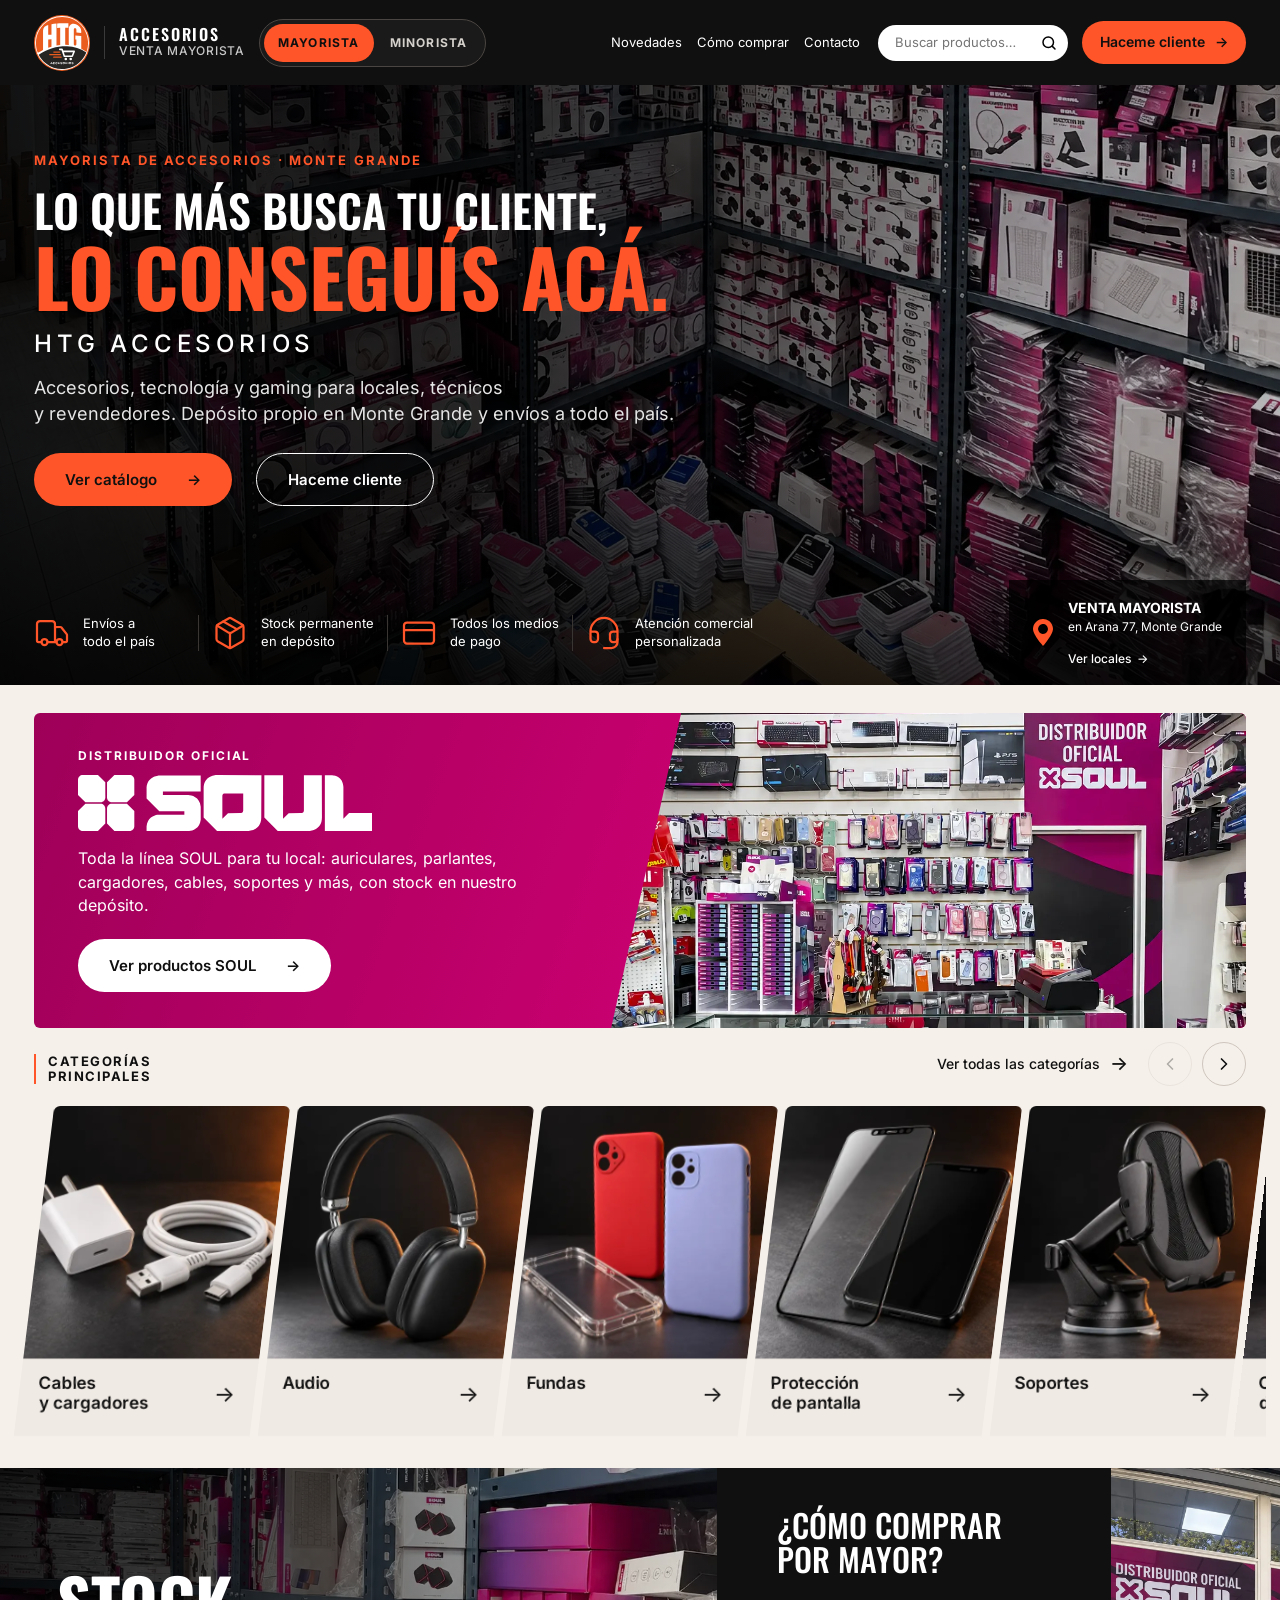
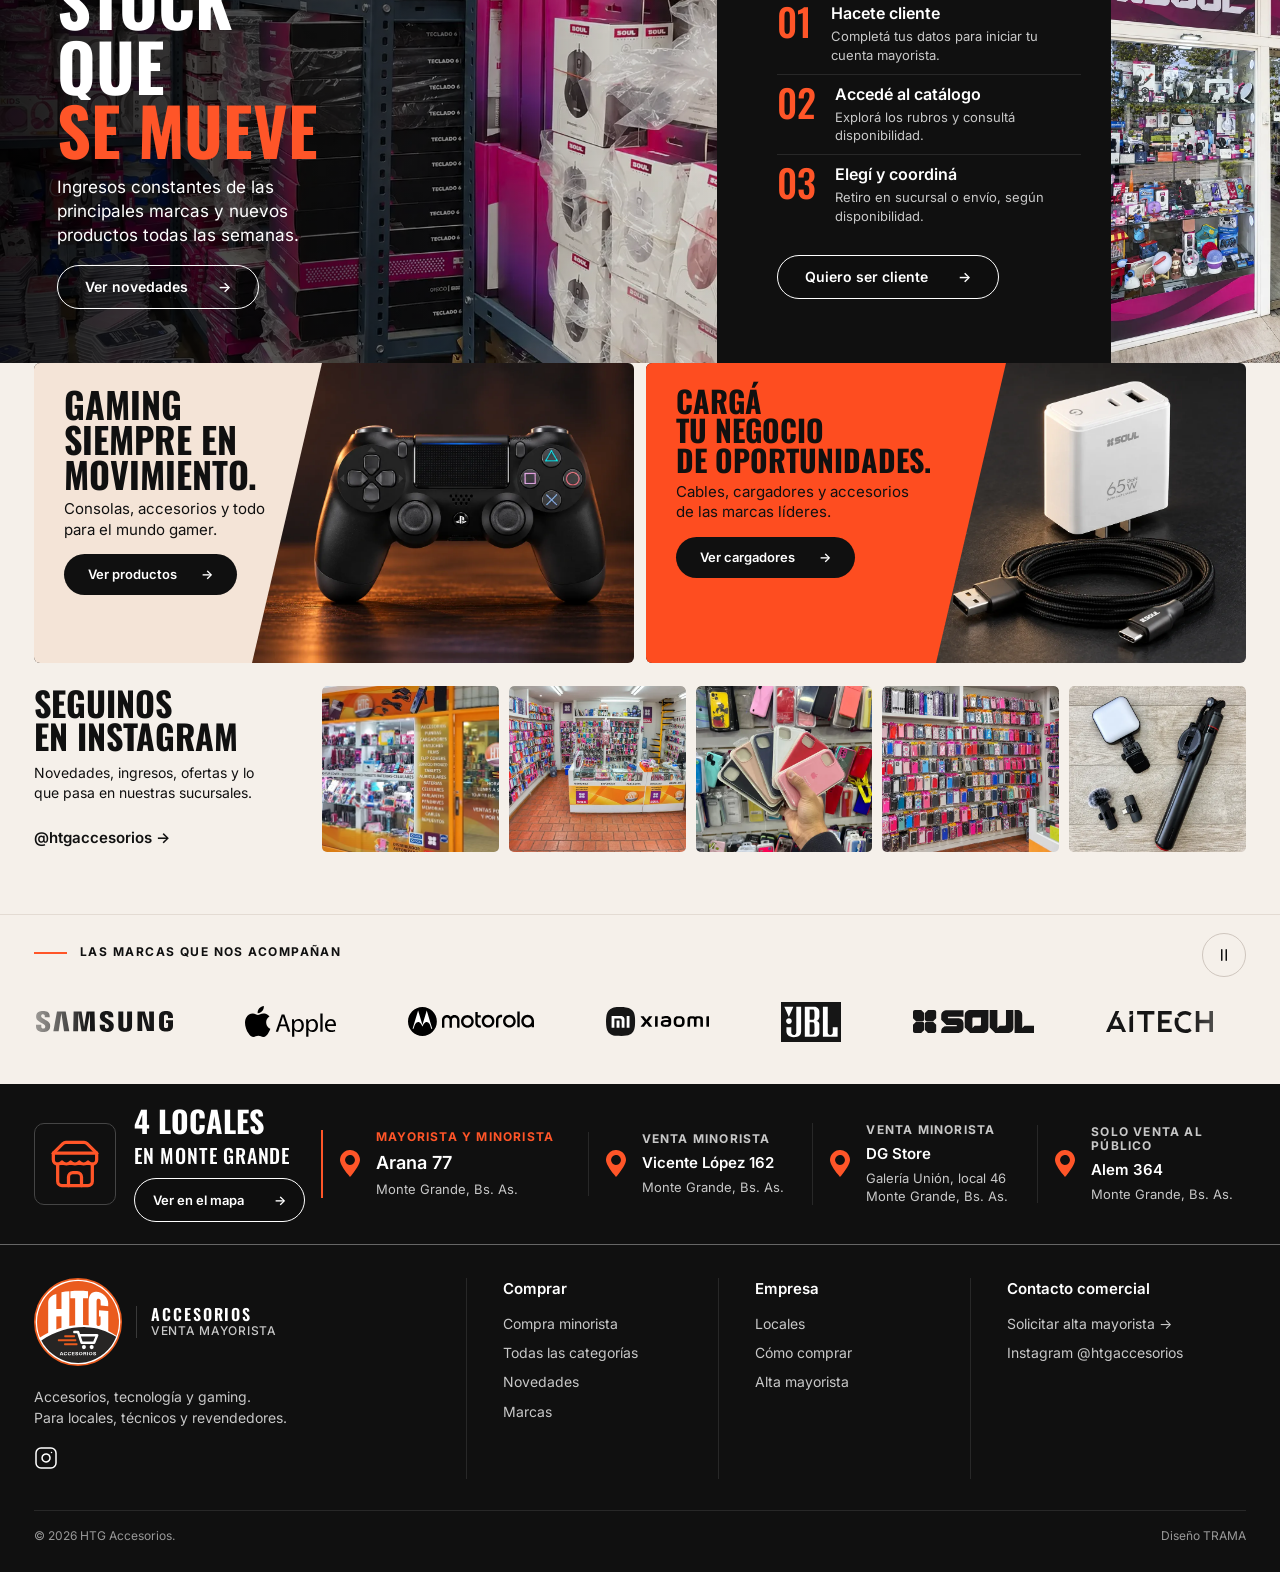
==== index.html @ e803b486 "Catálogo de productos sin registro y ficha de producto, en mayorista y minorista - Cada categoría ab" ====
<!doctype html>
<html lang="es-AR">
<head>
  <meta charset="utf-8"><meta name="viewport" content="width=device-width, initial-scale=1"><meta name="robots" content="noindex, nofollow">
  <title>HTG Accesorios · Mayorista en Monte Grande</title>
  <meta name="description" content="Accesorios, tecnología y gaming para locales, técnicos y revendedores. Explorá los rubros de HTG Accesorios Monte Grande.">
  <script>document.documentElement.classList.add('js');setTimeout(function(){if(!window.__htgReady)document.documentElement.classList.remove('js')},2500)</script>
  <link rel="preload" href="assets/Oswald-latin.woff2" as="font" type="font/woff2" crossorigin><link rel="preload" href="assets/Inter-latin.woff2" as="font" type="font/woff2" crossorigin><link rel="preload" href="assets/hero-deposito.webp" as="image">
  <link rel="icon" href="assets/htg-logo.svg" type="image/svg+xml"><link rel="stylesheet" href="styles.css"><script src="site.js" defer></script>
</head>
<body>
  <a class="skip" href="#contenido">Saltar al contenido</a>
  <header class="site-header" id="inicio">
    <a class="identity" href="index.html" aria-label="HTG Accesorios, inicio">
      <img class="identity-logo" src="assets/htg-logo.svg" alt="" width="160" height="160"><span class="identity-side"><b>ACCESORIOS</b><small>VENTA MAYORISTA</small></span>
    </a><nav class="channel-switch" aria-label="Tipo de venta"><a href="index.html" aria-current="true">Mayorista</a><a href="minorista.html">Minorista</a></nav>
    <nav class="main-nav" id="main-nav" aria-label="Navegación principal">
      <a href="#novedades">Novedades</a><a href="#como-comprar">Cómo comprar</a><a href="#locales">Contacto</a><a class="mobile-nav-cta" href="alta.html">Haceme cliente →</a>
    </nav>
    <form class="header-search" action="catalogo.html" method="get" role="search"><label class="visually-hidden" for="buscar-home">Buscar productos</label><input id="buscar-home" name="q" type="search" placeholder="Buscar productos…" autocomplete="off" enterkeyhint="search"><button type="submit" aria-label="Buscar"><svg viewBox="0 0 24 24" aria-hidden="true"><circle cx="11" cy="11" r="7"/><path d="m20 20-3.5-3.5"/></svg></button></form>
    <a class="account-link" href="alta.html" aria-label="Alta mayorista"><svg viewBox="0 0 24 24" aria-hidden="true"><circle cx="12" cy="8" r="4"/><path d="M4 21a8 8 0 0 1 16 0"/></svg></a>
    <a class="header-cta" href="alta.html">Haceme cliente <span aria-hidden="true">→</span></a>
    <button class="menu-toggle" type="button" aria-controls="main-nav" aria-expanded="false" aria-label="Abrir menú"><span></span><span></span><span></span></button>
  </header>
  <main id="contenido">
    <section class="hero" aria-labelledby="hero-title">
      <div class="hero-photo" aria-hidden="true"></div>
      <div class="hero-main container">
        <p class="eyebrow" data-in style="--d:0ms">MAYORISTA DE ACCESORIOS · MONTE GRANDE</p>
        <h1 id="hero-title"><span><i style="--d:120ms">LO QUE MÁS BUSCA TU CLIENTE,</i></span><em><i style="--d:260ms">LO CONSEGUÍS ACÁ.</i></em></h1>
        <p class="hero-signature" data-in style="--d:520ms">HTG ACCESORIOS</p>
        <p class="hero-copy" data-in style="--d:600ms">Accesorios, tecnología y gaming para locales, técnicos<br class="desktop-only"> y revendedores. Depósito propio en Monte Grande y envíos a todo el país.</p>
        <div class="actions" data-in style="--d:680ms"><a class="button button-orange" href="catalogo.html">Ver catálogo <span aria-hidden="true">→</span></a><a class="button button-outline" href="alta.html">Haceme cliente</a></div>
      </div>
      <div class="hero-bottom container"><div class="benefits" role="group" aria-label="Ventajas mayoristas">
        <div data-in style="--d:820ms"><svg class="benefit-icon" viewBox="0 0 24 24" aria-hidden="true"><path d="M14 18V6a2 2 0 0 0-2-2H4a2 2 0 0 0-2 2v11a1 1 0 0 0 1 1h2"/><path d="M15 18H9"/><path d="M19 18h2a1 1 0 0 0 1-1v-3.65a1 1 0 0 0-.22-.62l-3.48-4.35A1 1 0 0 0 17.52 8H14"/><circle cx="17" cy="18" r="2"/><circle cx="7" cy="18" r="2"/></svg><p>Envíos a<br>todo el país</p></div>
        <div data-in style="--d:880ms"><svg class="benefit-icon" viewBox="0 0 24 24" aria-hidden="true"><path d="M11 21.73a2 2 0 0 0 2 0l7-4A2 2 0 0 0 21 16V8a2 2 0 0 0-1-1.73l-7-4a2 2 0 0 0-2 0l-7 4A2 2 0 0 0 3 8v8a2 2 0 0 0 1 1.73z"/><path d="M12 22V12"/><path d="m3.3 7 7.7 4.73a2 2 0 0 0 2 0L20.7 7"/><path d="m7.5 4.27 9 5.15"/></svg><p>Stock permanente<br>en depósito</p></div>
        <div data-in style="--d:940ms"><svg class="benefit-icon" viewBox="0 0 24 24" aria-hidden="true"><rect width="20" height="14" x="2" y="5" rx="2"/><path d="M2 10h20"/></svg><p>Todos los medios<br>de pago</p></div>
        <div data-in style="--d:1000ms"><svg class="benefit-icon" viewBox="0 0 24 24" aria-hidden="true"><path d="M3 11h3a2 2 0 0 1 2 2v3a2 2 0 0 1-2 2H5a2 2 0 0 1-2-2v-5Zm0 0a9 9 0 1 1 18 0m0 0v5a2 2 0 0 1-2 2h-1a2 2 0 0 1-2-2v-3a2 2 0 0 1 2-2h3Z"/><path d="M21 16v2a4 4 0 0 1-4 4h-5"/></svg><p>Atención comercial<br>personalizada</p></div>
      </div><a class="hero-location" href="#locales" data-in style="--d:1060ms"><span class="pin" aria-hidden="true"></span><span><b>VENTA MAYORISTA</b><small>en Arana 77, Monte Grande</small><span class="location-more">Ver locales&nbsp; →</span></span></a></div>
    </section>

    <section class="soul-banner container" aria-labelledby="soul-title"><div class="soul-copy"><p class="soul-kicker">Distribuidor oficial</p><h2 id="soul-title"><img src="assets/marcas/soul-blanco.svg" alt="SOUL" width="751" height="143"></h2><p>Toda la línea SOUL para tu local: auriculares, parlantes, cargadores, cables, soportes y más, con stock en nuestro depósito.</p><a class="button soul-button" href="catalogo.html?marca=soul">Ver productos SOUL <span aria-hidden="true">→</span></a></div><div class="soul-photo" role="img" aria-label="Mostrador del local de Arana con el cartel de distribuidor oficial SOUL"></div></section>

    <section class="categories-section" id="categorias" aria-labelledby="cat-title"><div class="container">
      <div class="section-heading"><h2 id="cat-title">CATEGORÍAS<br>PRINCIPALES</h2><div class="cat-tools"><a href="catalogo.html">Ver todas las categorías <span aria-hidden="true">→</span></a><button type="button" class="cat-arrow" data-dir="-1" aria-label="Ver categorías anteriores" aria-controls="cat-track"><svg viewBox="0 0 24 24" aria-hidden="true"><path d="m15 18-6-6 6-6"/></svg></button><button type="button" class="cat-arrow" data-dir="1" aria-label="Ver más categorías" aria-controls="cat-track"><svg viewBox="0 0 24 24" aria-hidden="true"><path d="m9 18 6-6-6-6"/></svg></button></div></div>
      <div class="categories-grid" id="cat-track" data-stagger tabindex="0" aria-label="Categorías, deslizá para ver más">
        <a class="category reveal" href="catalogo.html?categoria=cargadores"><img src="assets/categoria-cargadores.webp" srcset="assets/categoria-cargadores-600.webp 600w, assets/categoria-cargadores.webp 1254w" sizes="(max-width:700px) 46vw, 19vw" alt="Cargador y cable blancos" width="1254" height="1254"><span>Cables<br>y cargadores <b aria-hidden="true">→</b></span></a>
        <a class="category reveal" href="catalogo.html?categoria=audio"><img src="assets/categoria-audio.webp" srcset="assets/categoria-audio-600.webp 600w, assets/categoria-audio.webp 1254w" sizes="(max-width:700px) 46vw, 19vw" alt="Auriculares vincha negros" width="1254" height="1254"><span>Audio <b aria-hidden="true">→</b></span></a>
        <a class="category reveal" href="catalogo.html?categoria=fundas"><img src="assets/categoria-fundas.webp" srcset="assets/categoria-fundas-600.webp 600w, assets/categoria-fundas.webp 1254w" sizes="(max-width:700px) 46vw, 19vw" alt="Fundas de silicona y transparente" width="1254" height="1254"><span>Fundas <b aria-hidden="true">→</b></span></a>
        <a class="category reveal" href="catalogo.html?categoria=pantalla"><img src="assets/categoria-pantalla.webp" srcset="assets/categoria-pantalla-600.webp 600w, assets/categoria-pantalla.webp 1254w" sizes="(max-width:700px) 46vw, 19vw" alt="Vidrio templado junto a un teléfono" width="1254" height="1254"><span>Protección<br>de pantalla <b aria-hidden="true">→</b></span></a>
        <a class="category reveal" href="catalogo.html?categoria=soportes"><img src="assets/categoria-soportes.webp" srcset="assets/categoria-soportes-600.webp 600w, assets/categoria-soportes.webp 1254w" sizes="(max-width:700px) 46vw, 19vw" alt="Soporte de auto con ventosa" width="1254" height="1254"><span>Soportes <b aria-hidden="true">→</b></span></a>
        <a class="category reveal" href="catalogo.html?categoria=creadores"><img src="assets/categoria-creadores.webp" srcset="assets/categoria-creadores-600.webp 600w, assets/categoria-creadores.webp 1254w" sizes="(max-width:700px) 46vw, 19vw" alt="Aro de luz con trípode y soporte para teléfono" width="1254" height="1254"><span>Creadores<br>de contenido <b aria-hidden="true">→</b></span></a>
        <a class="category reveal" href="catalogo.html?categoria=gaming"><img src="assets/categoria-gaming.webp" srcset="assets/categoria-gaming-600.webp 600w, assets/categoria-gaming.webp 1254w" sizes="(max-width:700px) 46vw, 19vw" alt="Control de videojuegos negro" width="1254" height="1254"><span>Gaming <b aria-hidden="true">→</b></span></a>
        <a class="category reveal" href="catalogo.html?categoria=oficina"><img src="assets/categoria-oficina.webp" srcset="assets/categoria-oficina-600.webp 600w, assets/categoria-oficina.webp 1254w" sizes="(max-width:700px) 46vw, 19vw" alt="Teclado y mouse inalámbricos" width="1254" height="1254"><span>Computación<br>y oficina <b aria-hidden="true">→</b></span></a>
        <a class="category reveal" href="catalogo.html?categoria=smartwatch"><img src="assets/categoria-smartwatch.webp" srcset="assets/categoria-smartwatch-600.webp 600w, assets/categoria-smartwatch.webp 1254w" sizes="(max-width:700px) 46vw, 19vw" alt="Reloj inteligente negro" width="1254" height="1254"><span>Smartwatch<br>y wearables <b aria-hidden="true">→</b></span></a>
        <a class="category reveal" href="catalogo.html?categoria=celulares"><img src="assets/categoria-celulares.webp" srcset="assets/categoria-celulares-600.webp 600w, assets/categoria-celulares.webp 1254w" sizes="(max-width:700px) 46vw, 19vw" alt="Celular y tablet" width="1254" height="1254"><span>Celulares<br>y tablets <b aria-hidden="true">→</b></span></a>
      </div>
    </div></section>

    <section class="wholesale" id="novedades" aria-label="Novedades y compra mayorista">
      <div class="stock-photo"><div class="stock-content"><h2 class="reveal reveal-words"><span class="mask"><i style="--d:0ms">STOCK</i></span><br><span class="mask"><i style="--d:90ms">QUE</i></span><br><em><span class="mask"><i style="--d:180ms">SE</i></span> <span class="mask"><i style="--d:270ms">MUEVE</i></span></em></h2><p class="reveal" data-d="380">Ingresos constantes de las principales marcas y nuevos productos todas las semanas.</p><a class="button button-outline" href="catalogo.html">Ver novedades <span aria-hidden="true">→</span></a></div></div>
      <div class="how" id="como-comprar"><div class="how-content"><h2>¿CÓMO COMPRAR<br>POR MAYOR?</h2><ol data-stagger><li class="reveal"><span>01</span><p><b>Hacete cliente</b><small>Completá tus datos para iniciar tu cuenta mayorista.</small></p></li><li class="reveal"><span>02</span><p><b>Accedé al catálogo</b><small>Explorá los rubros y consultá disponibilidad.</small></p></li><li class="reveal"><span>03</span><p><b>Elegí y coordiná</b><small>Retiro en sucursal o envío, según disponibilidad.</small></p></li></ol><a class="button button-outline" href="alta.html">Quiero ser cliente <span aria-hidden="true">→</span></a></div><div class="how-photo" role="img" aria-label="Frente del local de Arana con carteles de distribuidor oficial SOUL"></div></div>
    </section>

    <section class="promos container" aria-label="Rubros destacados"><article class="promo promo-gaming"><div><h2>GAMING<br>SIEMPRE EN<br>MOVIMIENTO.</h2><p>Consolas, accesorios y todo<br>para el mundo gamer.</p><a class="button button-dark" href="catalogo.html?categoria=gaming">Ver productos <span aria-hidden="true">→</span></a></div></article><article class="promo promo-carga"><div><h2>CARGÁ<br>TU NEGOCIO<br>DE OPORTUNIDADES.</h2><p>Cables, cargadores y accesorios<br>de las marcas líderes.</p><a class="button button-dark" href="catalogo.html?categoria=cargadores">Ver cargadores <span aria-hidden="true">→</span></a></div></article></section>

    <section class="social-section container" aria-labelledby="social-title"><div class="social-intro"><h2 id="social-title">SEGUINOS<br>EN INSTAGRAM</h2><p>Novedades, ingresos, ofertas y lo que pasa en nuestras sucursales.</p><a class="social-handle" href="https://www.instagram.com/htgaccesorios/" target="_blank" rel="noopener">@htgaccesorios <span aria-hidden="true">→</span></a></div><div class="social-pictures"><a href="https://www.instagram.com/htgaccesorios/" target="_blank" rel="noopener" aria-label="Ver en Instagram: frente del local"><img loading="lazy" src="assets/minorista/frente.webp" srcset="assets/minorista/frente-600.webp 600w, assets/minorista/frente.webp 1674w" sizes="(max-width:1000px) 160px, 18vw" alt="" width="1674" height="940"></a><a href="https://www.instagram.com/htgaccesorios/" target="_blank" rel="noopener" aria-label="Ver en Instagram: interior del local"><img loading="lazy" src="assets/minorista/interior.webp" srcset="assets/minorista/interior-600.webp 600w, assets/minorista/interior.webp 1200w" sizes="(max-width:1000px) 160px, 18vw" alt="" width="1200" height="1200"></a><a href="https://www.instagram.com/htgaccesorios/" target="_blank" rel="noopener" aria-label="Ver en Instagram: fundas en mano"><img loading="lazy" src="assets/minorista/fundas-en-mano.webp" srcset="assets/minorista/fundas-en-mano-600.webp 600w, assets/minorista/fundas-en-mano.webp 1200w" sizes="(max-width:1000px) 160px, 18vw" alt="" width="1200" height="1200"></a><a href="https://www.instagram.com/htgaccesorios/" target="_blank" rel="noopener" aria-label="Ver en Instagram: pared de fundas"><img loading="lazy" src="assets/minorista/estanterias-fundas.webp" srcset="assets/minorista/estanterias-fundas-600.webp 600w, assets/minorista/estanterias-fundas.webp 1200w" sizes="(max-width:1000px) 160px, 18vw" alt="" width="1200" height="1200"></a><a href="https://www.instagram.com/htgaccesorios/" target="_blank" rel="noopener" aria-label="Ver en Instagram: kit para crear contenido"><img loading="lazy" src="assets/minorista/kit-contenido.webp" srcset="assets/minorista/kit-contenido-600.webp 600w, assets/minorista/kit-contenido.webp 1200w" sizes="(max-width:1000px) 160px, 18vw" alt="" width="1200" height="1200"></a></div></section>

    <section class="brands-section" id="marcas" aria-labelledby="brands-title"><div class="container"><div class="section-heading brands-heading"><h2 id="brands-title">LAS MARCAS QUE NOS ACOMPAÑAN</h2><button type="button" class="marquee-toggle" aria-pressed="false" aria-label="Pausar la cinta de marcas"><svg viewBox="0 0 24 24" aria-hidden="true"><path class="i-pause" d="M9 5v14M15 5v14"/><path class="i-play" d="m8 5 11 7-11 7z"/></svg></button></div></div><div class="marquee" data-marquee><ul class="marquee-track" aria-label="Marcas que trabajamos"><li><img class="brand-samsung" src="assets/marcas/samsung.svg" alt="Samsung" loading="lazy"></li><li><img class="brand-apple" src="assets/marcas/apple.svg" alt="Apple" loading="lazy"></li><li><img class="brand-motorola" src="assets/marcas/motorola.svg" alt="Motorola" loading="lazy"></li><li><img class="brand-xiaomi" src="assets/marcas/xiaomi.svg" alt="Xiaomi" loading="lazy"></li><li><img class="brand-jbl" src="assets/marcas/jbl.svg" alt="JBL" loading="lazy"></li><li><img class="brand-soul" src="assets/marcas/soul.svg" alt="SOUL" loading="lazy"></li><li><img class="brand-aitech" src="assets/marcas/aitech.svg" alt="Aitech" loading="lazy"></li><li><img class="brand-pro21" src="assets/marcas/pro21.svg" alt="Pro21" loading="lazy"></li><li><img class="brand-send" src="assets/marcas/send.svg" alt="Send+" loading="lazy"></li><li aria-hidden="true"><img class="brand-samsung" src="assets/marcas/samsung.svg" alt="" loading="lazy"></li><li aria-hidden="true"><img class="brand-apple" src="assets/marcas/apple.svg" alt="" loading="lazy"></li><li aria-hidden="true"><img class="brand-motorola" src="assets/marcas/motorola.svg" alt="" loading="lazy"></li><li aria-hidden="true"><img class="brand-xiaomi" src="assets/marcas/xiaomi.svg" alt="" loading="lazy"></li><li aria-hidden="true"><img class="brand-jbl" src="assets/marcas/jbl.svg" alt="" loading="lazy"></li><li aria-hidden="true"><img class="brand-soul" src="assets/marcas/soul.svg" alt="" loading="lazy"></li><li aria-hidden="true"><img class="brand-aitech" src="assets/marcas/aitech.svg" alt="" loading="lazy"></li><li aria-hidden="true"><img class="brand-pro21" src="assets/marcas/pro21.svg" alt="" loading="lazy"></li><li aria-hidden="true"><img class="brand-send" src="assets/marcas/send.svg" alt="" loading="lazy"></li></ul></div></section>

    <section class="locations" id="locales" aria-labelledby="locations-title"><div class="container location-layout"><div class="locations-lead"><span class="store-symbol" aria-hidden="true"><svg viewBox="0 0 24 24"><path d="m2 7 4.41-4.41A2 2 0 0 1 7.83 2h8.34a2 2 0 0 1 1.42.59L22 7"/><path d="M4 12v8a2 2 0 0 0 2 2h12a2 2 0 0 0 2-2v-8"/><path d="M15 22v-4a2 2 0 0 0-2-2h-2a2 2 0 0 0-2 2v4"/><path d="M2 7h20"/><path d="M22 7v3a2 2 0 0 1-2 2 2.7 2.7 0 0 1-2-.9 2.7 2.7 0 0 1-2 .9 2.7 2.7 0 0 1-2-.9 2.7 2.7 0 0 1-2 .9 2.7 2.7 0 0 1-2-.9 2.7 2.7 0 0 1-2 .9 2.7 2.7 0 0 1-2-.9 2.7 2.7 0 0 1-2 .9 2 2 0 0 1-2-2V7"/></svg></span><div><h2 id="locations-title">4 LOCALES<br><small>EN MONTE GRANDE</small></h2><a class="button button-outline" href="https://www.google.com/maps/search/?api=1&amp;query=HTG+Accesorios+Monte+Grande" target="_blank" rel="noopener">Ver en el mapa <span aria-hidden="true">→</span></a></div></div><a class="location-card is-main" href="https://www.google.com/maps/search/?api=1&amp;query=Arana+77+Monte+Grande+Buenos+Aires" target="_blank" rel="noopener"><span class="pin" aria-hidden="true"></span><p><span class="loc-tag">Mayorista y minorista</span><b>Arana 77</b><small>Monte Grande, Bs. As.</small></p></a><a class="location-card" href="https://www.google.com/maps/search/?api=1&amp;query=Vicente+L%C3%B3pez+162+Monte+Grande+Buenos+Aires" target="_blank" rel="noopener"><span class="pin" aria-hidden="true"></span><p><span class="loc-tag">Venta minorista</span><b>Vicente López 162</b><small>Monte Grande, Bs. As.</small></p></a><a class="location-card" href="https://www.google.com/maps/search/?api=1&amp;query=DG+Store+Galer%C3%ADa+Uni%C3%B3n+Monte+Grande+Buenos+Aires" target="_blank" rel="noopener"><span class="pin" aria-hidden="true"></span><p><span class="loc-tag">Venta minorista</span><b>DG Store</b><small>Galería Unión, local 46<br>Monte Grande, Bs. As.</small></p></a><a class="location-card" href="https://www.google.com/maps/search/?api=1&amp;query=Alem+364+Monte+Grande+Buenos+Aires" target="_blank" rel="noopener"><span class="pin" aria-hidden="true"></span><p><span class="loc-tag">Solo venta al público</span><b>Alem 364</b><small>Monte Grande, Bs. As.</small></p></a></div></section>
  </main>
  <footer class="site-footer"><div class="container footer-grid"><div class="footer-brand"><a class="identity" href="index.html" aria-label="HTG Accesorios, inicio"><img class="identity-logo" src="assets/htg-logo.svg" alt="" width="160" height="160"><span class="identity-side"><b>ACCESORIOS</b><small>VENTA MAYORISTA</small></span></a><p>Accesorios, tecnología y gaming.<br>Para locales, técnicos y revendedores.</p><div class="social-links"><a href="https://www.instagram.com/htgaccesorios/" target="_blank" rel="noopener" aria-label="Instagram de HTG Accesorios"><svg viewBox="0 0 24 24" aria-hidden="true"><rect width="20" height="20" x="2" y="2" rx="5"/><path d="M16 11.37A4 4 0 1 1 12.63 8 4 4 0 0 1 16 11.37z"/><path d="M17.5 6.5h.01"/></svg></a></div></div><div><h3>Comprar</h3><a href="minorista.html">Compra minorista</a><a href="catalogo.html">Todas las categorías</a><a href="#novedades">Novedades</a><a href="#marcas">Marcas</a></div><div><h3>Empresa</h3><a href="#locales">Locales</a><a href="#como-comprar">Cómo comprar</a><a href="alta.html">Alta mayorista</a></div><div><h3>Contacto comercial</h3><a href="alta.html">Solicitar alta mayorista →</a><a href="https://www.instagram.com/htgaccesorios/" target="_blank" rel="noopener">Instagram @htgaccesorios</a></div></div><div class="container footer-bottom"><span>© 2026 HTG Accesorios.</span><span>Diseño TRAMA</span></div></footer>
</body>
</html>
---- styles.css ----
@font-face{font-family:Oswald;src:url('assets/Oswald-latin.woff2') format('woff2');font-weight:200 700;font-display:swap}@font-face{font-family:Inter;src:url('assets/Inter-latin.woff2') format('woff2');font-weight:100 900;font-display:swap}@font-face{font-family:Inter;src:url('assets/Inter-arrow.woff2') format('woff2');font-weight:100 900;unicode-range:U+2192;font-display:swap}
:root{--ink:#101010;--paper:#f5f0ea;--orange:#ff5528;--danger:#b3261e;--ink-raised:#151515;--ink-hover:#333;--line-dark:#282828;--on-dark-muted:#c8c8c8;--orange-hover:#ff7048;--muted:#5a5550;--line:#e3dbd3;--ease:cubic-bezier(.16,1,.3,1);--rev-dist:28px;accent-color:var(--orange);caret-color:var(--orange);--display:Oswald,'Arial Narrow',sans-serif;--body:Inter,Arial,sans-serif;scroll-behavior:smooth}*{box-sizing:border-box}[hidden]{display:none!important}::selection{background:var(--orange);color:var(--ink)}html{scroll-padding-top:80px}body{margin:0;background:var(--paper);color:var(--ink);font-family:var(--body);line-height:1.45;-webkit-font-smoothing:antialiased;-moz-osx-font-smoothing:grayscale;text-rendering:optimizeLegibility}a{color:inherit;text-decoration:none}button,input,textarea,select{font:inherit}button,a{-webkit-tap-highlight-color:transparent}button{cursor:pointer}img{max-width:100%;display:block}h1,h2,h3,p{margin-top:0}.container{width:min(100% - 112px,1328px);margin-inline:auto}.visually-hidden,.skip:not(:focus){position:absolute!important;width:1px;height:1px;padding:0;overflow:hidden;clip:rect(0,0,0,0);white-space:nowrap;border:0}.skip:focus{position:fixed;z-index:100;top:8px;left:8px;background:white;color:black;padding:12px}a:focus-visible,button:focus-visible,input:focus-visible,textarea:focus-visible{outline:3px solid var(--orange);outline-offset:4px}
.site-header{height:85px;background:var(--ink);color:#fff;display:flex;align-items:center;gap:24px;padding:0 max(56px,calc((100% - 1328px)/2));position:sticky;top:0;z-index:50;transition:transform .42s var(--ease),box-shadow .3s}.site-header.is-hidden{transform:translateY(-100%)}.site-header.is-scrolled{box-shadow:0 12px 30px -14px rgba(0,0,0,.7)}.identity{display:flex;align-items:center;gap:14px;flex-shrink:0;white-space:nowrap}.identity-logo{width:64px;height:auto;flex:0 0 auto}.identity-side{display:flex;flex-direction:column;gap:2px}.identity-side{border-left:1px solid #3a3a3a;padding-left:14px}.identity-side b{font-family:var(--display);font-weight:600;font-size:18px;letter-spacing:.12em;line-height:1}.identity-side small{font-size:12px;font-weight:500;letter-spacing:.06em;line-height:1.2;color:var(--on-dark-muted)}.main-nav{display:flex;justify-content:center;align-items:center;gap:28px;white-space:nowrap;margin-left:auto}.main-nav a{font-size:14px;font-weight:400;transition:color .2s}.main-nav a:hover,.main-nav a[aria-current=page]{color:var(--orange)}.mobile-nav-cta{display:none}.header-search{height:36px;width:245px;background:#fff;border-radius:30px;display:flex;align-items:center;margin-left:4px;flex-shrink:1;min-width:175px}.header-search input{min-width:0;width:100%;border:0;background:none;outline:none;padding:0 0 0 17px;color:var(--line-dark);font-size:13px}.header-search button{width:38px;height:36px;border:0;background:transparent;display:grid;place-items:center;flex:0 0 38px}.account-link{width:24px;flex:0 0 24px}.header-cta{background:var(--orange);color:var(--ink);transition:background-color .2s;border-radius:30px;padding:11px 18px;font-size:14px;font-weight:600;white-space:nowrap;display:flex;gap:10px;align-items:center}.menu-toggle{display:none}
.hero{height:600px;background:var(--ink);color:white;position:relative;isolation:isolate;overflow:hidden;display:flex;flex-direction:column;justify-content:space-between}.hero:before{content:"";position:absolute;inset:0;background:linear-gradient(90deg,rgba(0,0,0,.9),rgba(0,0,0,.8) 34%,rgba(0,0,0,.55) 58%,rgba(0,0,0,.18) 82%,rgba(0,0,0,.1)),linear-gradient(0deg,rgba(0,0,0,.7),transparent 38%);pointer-events:none}.hero-main,.hero-bottom{position:relative}.hero-main{padding-top:67px}.eyebrow{font-size:13px;letter-spacing:.16em;font-weight:700;line-height:1.3;color:var(--orange);margin-bottom:16px}.hero h1{font-family:var(--display);font-weight:700;font-size:clamp(48px,5.6vw,80px);line-height:.95;letter-spacing:0;max-width:870px;margin:0;text-transform:uppercase}.hero h1 span,.hero h1 em{display:block;font-style:normal}.hero h1 span{font-size:.63em;font-weight:600;line-height:1.1;white-space:nowrap}.hero h1 em{color:var(--orange);font-size:1.1em;line-height:1;white-space:nowrap}.hero-signature{font-size:24px;font-weight:500;letter-spacing:.2em;line-height:1.2;margin:14px 0 0}.hero-copy{font-size:18px;line-height:1.45;color:#e5e5e5;margin:16px 0 26px}.actions{display:flex;gap:24px}.button{border-radius:40px;display:inline-flex;align-items:center;justify-content:center;gap:30px;min-height:53px;padding:0 31px;font-size:15px;font-weight:600;white-space:nowrap;transition:transform .12s var(--ease),background-color .2s,color .2s,border-color .2s}.button:active{transform:scale(.97)}.button-orange{background:var(--orange);color:var(--ink)}.button-orange:hover,.header-cta:hover{background:var(--orange-hover)}.button-outline{border:1px solid #fff;color:#fff;background:rgba(0,0,0,.1)}.button-outline:hover{background:#fff;color:var(--ink)}.hero-bottom{min-height:105px;display:flex;align-items:stretch;justify-content:space-between;gap:24px}.benefits{display:flex;align-items:center;gap:0}.benefits>div{display:flex;align-items:center;gap:13px;min-width:195px;padding:0 24px;border-right:1px solid #393533}.benefits>div:first-child{padding-left:0}.benefits>div:last-child{border:0}.benefits p{font-size:13px;line-height:1.35;margin:0}.benefit-icon{width:36px;height:36px;flex:0 0 36px;color:var(--orange);fill:none;stroke:currentColor;stroke-width:1.5;stroke-linecap:round;stroke-linejoin:round}.hero-location{display:flex;gap:15px;align-items:center;background:rgba(0,0,0,.72);padding:12px 24px;min-width:190px}.hero-location b,.hero-location small,.hero-location .location-more{display:block}.hero-location b{font-size:14px}.hero-location small{font-size:12px}.location-more{margin-top:14px;font-size:12px;font-weight:500}.pin{display:inline-block;width:20px;height:27px;flex:0 0 20px;background:var(--orange);-webkit-mask:url('assets/icono-ubicacion.svg') center/contain no-repeat;mask:url('assets/icono-ubicacion.svg') center/contain no-repeat}
.categories-section{padding:26px 0 30px}.section-heading{display:flex;align-items:start;justify-content:space-between;margin:0 0 20px}.section-heading h2{font-size:13px;letter-spacing:.12em;line-height:1.15;border-left:2px solid var(--orange);padding-left:12px;margin:0;font-weight:700}.section-heading>a{font-size:14px;font-weight:500;white-space:nowrap;display:inline-flex;align-items:center;min-height:44px;margin-top:-12px}.section-heading>a span{margin-left:10px;font-size:19px}.categories-grid{display:grid;grid-auto-flow:column;grid-auto-columns:calc((100% - 32px)/5);gap:8px;overflow-x:auto;overflow-y:hidden;overscroll-behavior-x:contain;scroll-snap-type:x proximity;scrollbar-width:none;margin:0 -20px;padding:0 20px 2px;scroll-padding-inline:20px}.categories-grid::-webkit-scrollbar{display:none}.category{scroll-snap-align:start}.cat-tools{display:flex;align-items:center;gap:10px;margin-top:-12px}.cat-tools>a{font-size:14px;font-weight:500;white-space:nowrap;display:inline-flex;align-items:center;min-height:44px;margin-right:10px}.cat-tools>a span{margin-left:10px;font-size:19px;transition:transform .2s}.cat-tools>a:hover span{transform:translateX(4px)}.cat-arrow{width:44px;height:44px;border-radius:50%;border:1px solid #cfc6be;background:transparent;color:var(--ink);display:grid;place-items:center;transition:background-color .2s,color .2s,border-color .2s,opacity .2s}.cat-arrow svg{width:20px;height:20px;fill:none;stroke:currentColor;stroke-width:2;stroke-linecap:round;stroke-linejoin:round}.cat-arrow:not(:disabled):hover{background:var(--ink);border-color:var(--ink);color:#fff}.cat-arrow:disabled{opacity:.3;cursor:default}.category{min-width:0;display:flex;flex-direction:column;background:#f0eae4;transform:translate3d(0,var(--ty,0px),0) skewX(var(--skew,-7deg));transition:transform .9s var(--ease) var(--d,0ms),opacity .6s var(--ease) var(--d,0ms);overflow:hidden;border-radius:6px 6px 0 0}.category img{width:calc(100% + 34px);max-width:none;height:auto;aspect-ratio:1.08;object-fit:cover;transform:skewX(7deg) scale(1.02);margin-left:-17px;transition:transform .26s}.category:hover img{transform:skewX(7deg) scale(1.07)}.category>span{height:80px;transform:skewX(7deg);font-weight:600;font-size:17px;line-height:1.2;display:block;padding:17px 20px 6px;position:relative}.category b{position:absolute;right:20px;top:25px;font-size:22px;font-weight:400}
.wholesale{display:grid;grid-template-columns:56% 44%;height:495px;background:var(--ink);color:white}.stock-photo{background:var(--ink) url('assets/stock-arana.webp') center/cover no-repeat;position:relative}.stock-photo:before{content:"";position:absolute;inset:0;background:linear-gradient(90deg,rgba(0,0,0,.88),rgba(0,0,0,.62) 46%,rgba(0,0,0,.15) 85%)}.stock-content{position:relative;margin-left:max(8%,calc((100vw - 1328px)/2));padding-top:100px;max-width:300px}.stock-content h2,.how h2,.promo h2,.social-intro h2,.locations h2{font-family:var(--display);font-weight:700;line-height:.98}.stock-content h2{font-size:66px;margin:0 0 14px}.stock-content h2 em{font-style:normal;color:var(--orange)}.stock-content p{font-size:17px;line-height:1.4;margin:0 0 18px}.stock-content .button,.how .button{min-height:44px;padding:0 27px;font-size:14px}.how{display:grid;grid-template-columns:70% 30%;background:var(--ink)}.how-content{padding:40px 30px 25px 60px}.how h2{font-size:32px;font-weight:500;line-height:1.05;margin:0 0 19px}.how ol{list-style:none;padding:0;margin:0 0 20px}.how li{display:flex;gap:19px;padding:8px 0 10px;border-bottom:1px solid var(--line-dark)}.how li:last-child{border:0}.how li>span{font-family:var(--display);font-weight:500;font-size:38px;line-height:1;color:var(--orange)}.how li p{margin:0}.how li b{font-size:16px;font-weight:600;display:block;margin-bottom:2px}.how li small{display:block;color:var(--on-dark-muted);font-size:13px;line-height:1.4;max-width:280px}.how-photo{background:url('assets/como-comprar-local.webp') center/cover no-repeat}
.brands-section{padding:23px 0 30px}.brands-heading{margin-bottom:17px}.brands-heading h2{font-size:12px;border-left:0;padding:0 0 0 46px;position:relative}.brands-heading h2:before{content:"";position:absolute;left:0;top:50%;width:33px;border-top:2px solid var(--orange)}.brand-samsung{--h:21px}.brand-apple{--h:31px}.brand-motorola{--h:29px}.brand-xiaomi{--h:29px}.brand-jbl{--h:40px}.brand-soul{--h:23px}.brand-aitech{--h:22px}.brand-pro21{--h:34px}.brand-send{--h:24px}
.promos{display:grid;grid-template-columns:1fr 1fr;gap:12px}.promo{--slant:70px;position:relative;isolation:isolate;height:300px;background:var(--ink) var(--photo) right center/auto 100% no-repeat;border-radius:6px;overflow:hidden}.promo::before{content:'';position:absolute;inset:0 auto 0 0;z-index:-1;width:max(var(--field),calc(100% - 433px));background:var(--field-bg);clip-path:polygon(0 0,100% 0,calc(100% - var(--slant)) 100%,0 100%)}.promo-gaming{--photo:url('assets/promo-gaming.webp');--field:48%;--field-m:64%;--field-bg:#f4e4d7}.promo-carga{--photo:url('assets/promo-carga.webp');--field:60%;--field-m:70%;--field-bg:#fe4d20}.promo>div{padding:23px 30px}.promo h2{font-size:43px;margin:0 0 8px}.promo-carga h2{font-size:clamp(28px,2.6vw,38px)}.promo p{font-size:15px;line-height:1.35;margin-bottom:14px}.button-dark{background:var(--ink);color:#fff;min-height:41px;padding:0 24px;font-size:13px;gap:24px}.button-dark:hover{background:var(--ink-hover)}
.social-section{display:grid;grid-template-columns:270px minmax(0,1fr);gap:18px;padding-top:23px;padding-bottom:23px}.social-intro h2{font-size:34px;margin:0 0 10px}.social-intro p{font-size:14px;line-height:1.45;margin-bottom:12px;max-width:230px}.social-handle{display:inline-block;font-size:15px;font-weight:600;padding:12px 0}.social-pictures{display:grid;grid-template-columns:repeat(5,minmax(0,1fr));gap:10px}.social-pictures img{height:166px;width:100%;object-fit:cover;border-radius:5px}
.locations{background:var(--ink);color:white;padding:22px 0;border-bottom:1px solid #666}.location-layout{display:grid;grid-template-columns:1.05fr 1.2fr repeat(3,1fr);gap:16px;align-items:center}.locations-lead{display:flex;align-items:center;gap:18px}.store-symbol{color:var(--orange);border:1px solid #454545;border-radius:10px;padding:14px}.store-symbol svg,.social-links svg{display:block;fill:none;stroke:currentColor;stroke-width:1.5;stroke-linecap:round;stroke-linejoin:round}.store-symbol svg{width:52px;height:52px}.social-links{margin-top:18px}.social-links svg{width:24px;height:24px}.locations h2{font-size:30px;line-height:1;margin:0 0 12px}.locations h2 small{font-size:.66em;font-weight:500;letter-spacing:.04em}.locations .button{min-height:44px;padding:0 18px;font-size:13px}.location-card{display:flex;align-items:center;gap:16px;padding-left:17px;border-left:1px solid var(--line-dark);transition:color .2s}.location-card:hover b{color:var(--orange)}.location-card p{margin:0}.location-card b{display:block;font-size:15px;font-weight:600}.location-card small{display:block;font-size:13px;line-height:1.4;color:var(--on-dark-muted);margin-top:4px}.loc-tag{display:block;font-size:12px;font-weight:700;letter-spacing:.1em;line-height:1.2;text-transform:uppercase;color:var(--on-dark-muted);margin-bottom:6px}.location-card.is-main{border-left:2px solid var(--orange)}.location-card.is-main .loc-tag{color:var(--orange)}.location-card.is-main b{font-size:18px}.site-footer{background:var(--ink);color:#fff;padding-top:33px}.footer-grid{display:grid;grid-template-columns:1.45fr .8fr .8fr 1fr;gap:32px;padding-bottom:31px}.footer-grid>div:not(:first-child){border-left:1px solid var(--line-dark);padding-left:36px}.footer-grid .identity-logo{width:88px}.footer-brand p{font-size:14px;line-height:1.5;color:var(--on-dark-muted);margin:20px 0 10px}.footer-grid h3{font-size:15px;font-weight:600;margin-bottom:14px}.footer-grid a:not(.identity),.footer-grid p:not(.footer-brand p){font-size:14px;color:var(--on-dark-muted);display:block;margin-bottom:9px}.footer-grid a:hover{color:var(--orange)}.social-links a{font-size:24px!important;color:white!important}.footer-bottom{border-top:1px solid var(--line-dark);display:flex;justify-content:space-between;font-size:12px;color:#999;padding:16px 0 28px}
.interior-header{background:var(--ink);color:#fff;padding:58px 0}.interior-header .eyebrow{margin-bottom:11px}.interior-header h1{font-family:var(--display);font-weight:700;font-size:clamp(50px,5.6vw,84px);line-height:1.1;margin:0 0 14px}.interior-header p:last-child{max-width:600px;margin:0;color:#ddd}.catalog-layout{padding:40px 0 85px}.catalog-tools{display:flex;align-items:center;justify-content:space-between;gap:20px;margin-bottom:30px}.catalog-tools label{font-weight:700}.catalog-tools input{border:1px solid #bbb;border-radius:4px;background:#fff;padding:12px 15px;min-width:280px}.catalog-grid{display:grid;grid-template-columns:repeat(5,1fr);gap:16px}.catalog-card{background:#eae2db;border-radius:5px;overflow:hidden}.catalog-card img{height:260px;width:100%;object-fit:cover;transition:transform .2s}.catalog-card:hover img{transform:scale(1.035)}.catalog-card h2{font-family:var(--display);font-weight:600;font-size:32px;line-height:1;margin:0}.catalog-card>div{display:flex;align-items:center;justify-content:space-between;gap:12px;padding:18px}.catalog-card span{color:var(--orange);font-size:25px}.catalog-empty{padding:26px 30px;background:#fff;border:1px solid var(--line);border-radius:6px}.catalog-empty p{margin:0 0 6px}.catalog-empty p:last-child{margin:0}.catalog-empty a{text-decoration:underline;text-underline-offset:.2em}.catalog-count{margin:2px 0 0;font-size:14px;color:var(--muted)}.catalog-note{margin-top:30px;padding:20px;border:1px solid #d4ccc5;font-size:14px;line-height:1.4}.catalog-note p{margin:0}.breadcrumbs{font-size:14px;line-height:2.2;margin:0 0 25px}.breadcrumbs a{text-decoration:underline}.signup{display:grid;grid-template-columns:1fr 1fr;gap:65px;padding:54px 0 95px}.signup h2{font-family:var(--display);font-weight:700;font-size:44px;line-height:1}.signup>div p,.signup>div li{line-height:1.45}.signup ol{padding-left:22px}.signup form,.signup-done{background:#fff;padding:30px;box-shadow:0 12px 38px rgba(0,0,0,.05)}.signup label{display:block;font-weight:600;font-size:14px;margin:18px 0 6px}.signup input,.signup textarea,.signup select{display:block;width:100%;min-height:46px;padding:11px 12px;border:1px solid #a39b94;border-radius:4px;background:#fff;color:var(--ink);font-size:16px;transition:border-color .2s,box-shadow .2s}.signup :is(input,textarea,select):focus-visible{outline:none;border-color:var(--ink);box-shadow:0 0 0 3px rgba(255,85,40,.4)}.signup [aria-invalid=true]{border-color:var(--danger);box-shadow:0 0 0 1px var(--danger)}.field-error{color:var(--danger);font-size:14px;font-weight:500;margin:6px 0 0}.field-error:empty{display:none}.form-legend{font-size:14px;color:var(--muted);margin:0}.signup form .button{margin-top:24px}.signup textarea{height:110px;resize:vertical}.signup button{border:0}.form-message{font-size:14px;line-height:1.4;margin:15px 0 0;color:#555}

/* ---- Movimiento ------------------------------------------------------------
   Una sola curva (--ease) para todo el sitio. El foco es la entrada del hero:
   el local prende las luces y el titular sube desde abajo del renglón. El resto
   es gramática: los rubros y los pasos entran una sola vez, en cascada. */
.hero-photo{position:absolute;inset:0;z-index:-1;background:url('assets/hero-deposito.webp') center/cover no-repeat;filter:brightness(.82) saturate(.85)}
.hero h1>span,.hero h1>em{overflow:hidden;padding:.14em 0 .06em;margin:-.14em 0 -.06em}
.hero h1 i{display:block;font-style:normal}
.js .hero-photo{transform:scale(1.07);filter:brightness(.3) saturate(.6)}
.js .hero h1 i{transform:translate3d(0,135%,0)}
.js .hero [data-in]{opacity:0;transform:translate3d(0,16px,0)}
.hero.is-in .hero-photo{transform:none;filter:brightness(.82) saturate(.85);transition:transform 1.8s var(--ease),filter 1.3s var(--ease) .08s}
.hero.is-in h1 i{transform:none;transition:transform 1s var(--ease) var(--d,0ms)}
.hero.is-in [data-in]{opacity:1;transform:none;transition:opacity .7s var(--ease) var(--d,0ms),transform .9s var(--ease) var(--d,0ms)}
.mask{display:inline-block;overflow:hidden;vertical-align:top;padding:.1em 0 .04em;margin:-.1em 0 -.04em}
.mask>i{display:inline-block;font-style:normal}
.js .reveal .mask>i{transform:translate3d(0,130%,0)}
.reveal.is-in .mask>i{transform:none;transition:transform .9s var(--ease) var(--d,0ms)}
.js .reveal:not(.reveal-words):not(.category){opacity:0;transform:translate3d(0,var(--rev-dist),0)}
.reveal.is-in:not(.reveal-words):not(.category){opacity:1;transform:none;transition:opacity .7s var(--ease) var(--d,0ms),transform .9s var(--ease) var(--d,0ms)}
.js .category.reveal:not(.is-in){--ty:var(--rev-dist);opacity:0}
.button span[aria-hidden],.header-cta span,.section-heading>a span,.category b,.catalog-card span,.social-handle span,.location-more{display:inline-block;transition:transform .25s var(--ease)}
.button:hover span[aria-hidden],.header-cta:hover span,.section-heading>a:hover span,.category:hover b,.catalog-card:hover span,.social-handle:hover span,.hero-location:hover .location-more{transform:translateX(4px)}
.social-pictures a{display:block;border-radius:5px;overflow:hidden}
.social-pictures img{transition:transform .5s var(--ease)}
.social-pictures a:hover img{transform:scale(1.05)}
.header-search button svg{width:18px;height:18px}
.account-link{display:grid;place-items:center;width:44px;height:44px;flex:0 0 44px}
.account-link svg{width:24px;height:24px}
.header-search svg,.account-link svg{fill:none;stroke:currentColor;stroke-width:2;stroke-linecap:round;stroke-linejoin:round}
.menu-toggle span{transition:transform .25s var(--ease),opacity .2s}
.menu-toggle[aria-expanded=true] span:nth-child(1){transform:translateY(7px) rotate(45deg)}
.menu-toggle[aria-expanded=true] span:nth-child(2){opacity:0}
.menu-toggle[aria-expanded=true] span:nth-child(3){transform:translateY(-7px) rotate(-45deg)}
@keyframes nav-in{from{opacity:0;transform:translateY(-8px)}}.nav-scrim{position:fixed;inset:0;z-index:40;background:rgba(0,0,0,.55);animation:fade-in .25s var(--ease)}@keyframes fade-in{from{opacity:0}}
::view-transition-group(*){animation-duration:.38s;animation-timing-function:cubic-bezier(.16,1,.3,1)}
.signup-panel{min-width:0}
.signup-done{animation:done-in .5s var(--ease)}
@keyframes done-in{from{opacity:0;transform:translateY(10px)}}
.signup-done h2{outline:none;margin-bottom:10px}
.signup-done p{line-height:1.5}
.signup #signup-message{height:auto;font-size:15px;line-height:1.5;background:#faf8f5;resize:vertical}
.signup-actions{display:flex;flex-wrap:wrap;gap:12px;margin:20px 0 6px}
.button-outline-dark{border:1px solid var(--ink);color:var(--ink);background:transparent}
.button-outline-dark:hover{background:var(--ink);color:#fff}
.signup-secondary{display:flex;flex-wrap:wrap;gap:0 20px}
.link-button{background:none;border:0;padding:12px 0;font-size:14px;font-weight:600;color:var(--ink);text-decoration:underline;text-underline-offset:.2em;cursor:pointer}
.link-button:hover{color:#c23a00}
.breadcrumbs a,.signup a u{text-underline-offset:.2em}
.social-pictures{scrollbar-color:#b9b1aa transparent}
@media(max-width:1340px){.site-header{gap:14px;padding:0 24px}.main-nav{gap:15px}.main-nav a{font-size:13px}.identity-logo{width:56px}.container{width:min(100% - 68px,1328px)}.site-header{padding:0 34px}.identity-side b{font-size:16px}.header-search{width:190px;min-width:150px}.benefits>div{min-width:165px;padding:0 13px}.promo h2{font-size:clamp(30px,2.8vw,36px)}.promo-carga h2{font-size:clamp(26px,2.4vw,30px)}}
@media(max-width:1340px){.account-link{display:none}}@media(max-width:1200px){.promos{grid-template-columns:1fr}.promo h2,.promo-carga h2{font-size:36px}}@media(max-width:1120px){.main-nav{position:absolute;top:100%;left:0;right:0;background:var(--ink-raised);display:none;flex-direction:column;align-items:stretch;gap:0;margin:0;padding:14px 28px 24px;box-shadow:0 15px 22px #0007}.main-nav.open{display:flex;animation:nav-in .28s var(--ease)}.main-nav a{font-size:17px;padding:12px;border-bottom:1px solid #333}.main-nav .mobile-nav-cta{display:block;color:var(--orange);font-weight:700}.menu-toggle{border:0;background:none;width:44px;height:44px;display:flex;flex-direction:column;justify-content:center;gap:5px;padding:0 9px;margin-left:0}.menu-toggle span{width:100%;height:2px;background:#fff}.header-cta,.account-link{display:none}.header-search{margin-left:auto}}@media(max-width:1000px){.hero h1{font-size:clamp(49px,6.3vw,70px)}.hero-bottom{width:100%}.benefits{padding-left:24px}.benefits>div{min-width:145px}.hero-location{min-width:160px}.category img{height:auto}.category>span{font-size:14px;padding:15px}.wholesale{grid-template-columns:53% 47%}.how{grid-template-columns:1fr}.how-photo{display:none}.how-content{padding:34px 26px}.stock-content{padding-top:100px}.location-layout{grid-template-columns:1fr 1fr}.social-section{grid-template-columns:210px 1fr}.social-pictures{overflow:auto;display:flex}.social-pictures a{flex:0 0 160px}.stock-photo:before{background:linear-gradient(90deg,rgba(0,0,0,.82),rgba(0,0,0,.35) 85%)}}
@media(max-width:700px){.container{width:min(100% - 32px,550px)}.site-header{height:69px;padding:0 15px;gap:12px}.identity-logo{width:50px}.identity{gap:10px}.identity-side{padding-left:10px}.identity-side b{font-size:15px;letter-spacing:.1em}.header-search{width:44px;min-width:44px;flex:0 0 44px;background:transparent}.header-search button{width:44px;height:44px;flex-basis:44px}.header-search input{position:absolute;top:69px;left:0;right:0;width:100%;padding:12px 18px;background:white;border-radius:0;font-size:16px;display:none}.header-search:focus-within input,.header-search.search-open input{display:block}.header-search button{color:white}.hero{height:auto;min-height:680px}.hero-photo{background-position:66% center}.hero:before{background:linear-gradient(90deg,rgba(0,0,0,.88),rgba(0,0,0,.45)),linear-gradient(0deg,rgba(0,0,0,.85),transparent 55%)}.hero-main{padding-top:65px}.eyebrow{font-size:12px;letter-spacing:.1em}.hero h1{font-size:clamp(44px,10vw,67px);max-width:550px}.hero h1 span,.hero h1 em{white-space:normal}.hero h1 span{font-size:.74em}.hero h1 em{font-size:1em;margin-top:4px}.hero-signature{font-size:17px;letter-spacing:.18em}.hero-copy{font-size:16px;max-width:340px}.desktop-only{display:none}.actions{gap:10px;flex-wrap:wrap}.button{min-height:47px;padding:0 20px;gap:14px;font-size:14px}.hero-bottom{display:block;margin-top:65px}.benefits{padding:0 16px 14px;display:grid;grid-template-columns:1fr 1fr;gap:13px}.benefits>div{min-width:0;padding:0;border:0;gap:9px}.benefits p{font-size:12px}.benefit-icon{width:28px;height:28px;flex-basis:28px}.hero-location{width:100%;padding:14px 22px;justify-content:flex-start}.location-more{margin-top:4px}.categories-section{padding:24px 0}.section-heading h2{font-size:12px}.section-heading>a{font-size:12px}.categories-grid{grid-auto-columns:44%;gap:9px;margin:0 -16px;padding:0 16px 2px;scroll-padding-inline:16px}.cat-arrow{display:none}.cat-tools>a{margin-right:0}.category{--skew:0deg;border-radius:5px}.category img{width:100%;margin:0;transform:none;height:auto;aspect-ratio:1.05;object-fit:cover}.category:hover img{transform:scale(1.05)}.category>span{transform:none;height:64px;font-size:14px;padding:11px}.category b{right:11px;top:17px}.wholesale{height:auto;display:flex;flex-direction:column}.stock-photo{height:430px;background-position:center}.stock-content{margin-left:24px;padding-top:66px;max-width:280px}.stock-content h2{font-size:58px}.stock-content p{font-size:15px}.how-content{padding:35px 24px 40px}.how h2{font-size:30px}.brands-section{padding:19px 0}.brands-heading h2{font-size:12px;letter-spacing:.06em;padding-left:34px;padding-right:12px}.brands-heading h2:before{width:24px}.promos{display:block}.promo{--slant:50px;height:260px;margin-bottom:12px;background-size:cover;background-position:left center}.promo::before{width:var(--field-m)}.promo>div{padding:19px}.promo h2{font-size:32px}.promo-carga h2{font-size:25px}.promo p{font-size:13px}.promo .button{padding:0 16px;font-size:12px;min-height:44px}.social-section{display:block}.social-intro{margin:6px 0 18px}.social-intro h2{font-size:32px}.social-intro p{max-width:none}.social-pictures{gap:8px;margin-right:-16px}.social-pictures img{height:125px}.social-pictures a{flex-basis:150px}.location-layout{grid-template-columns:1fr;gap:15px}.locations-lead{padding-bottom:8px}.location-card{min-height:54px}.footer-grid{grid-template-columns:1fr 1fr;gap:20px}.footer-brand{grid-column:1/-1}.footer-grid>div:not(:first-child){padding-left:0;border:0}.footer-grid>div:last-child{grid-column:1/-1}.footer-bottom{font-size:12px}.footer-grid a:not(.identity){padding:12px 0;margin:0}.catalog-layout{padding:25px 0 55px}.catalog-tools{display:block}.catalog-tools input{width:100%;min-width:0;margin-top:10px}.catalog-grid{grid-template-columns:1fr 1fr;gap:10px}.catalog-card img{height:160px}.catalog-card h2{font-size:23px}.catalog-card>div{padding:11px}.signup{display:block;padding:30px 0 60px}.signup h2{font-size:38px}.signup-panel{margin-top:30px}.signup form,.signup-done{padding:20px}}
@media(max-width:380px){.identity-side small{display:none}.identity-side b{font-size:14px}.hero h1{font-size:42px}.promo h2{font-size:28px}.promo-carga h2{font-size:24px}}
@media(max-width:1200px){.catalog-card h2{font-size:26px}.location-layout{grid-template-columns:1fr 1fr}.locations-lead{grid-column:1/-1}}@media(max-width:1000px){.catalog-grid{grid-template-columns:repeat(2,1fr)}}@media(max-width:1200px){}@media(max-width:1000px){.categories-grid{grid-auto-columns:calc((100% - 16px)/3)}}@media(max-width:700px){.categories-grid{grid-auto-columns:44%}.location-layout{grid-template-columns:1fr}.catalog-card h2{font-size:23px}}
/* Banner Distribuidor oficial SOUL, abajo del hero (03/10/2026). Magenta de SOUL, pedido por el cliente. */
.soul-banner{display:grid;grid-template-columns:minmax(0,1fr) minmax(0,1.1fr);min-height:280px;margin-top:28px;border-radius:6px;overflow:hidden;color:#fff;background:linear-gradient(110deg,#9e0058 0%,#c4006d 48%,#e60881 100%)}.soul-copy{padding:36px 44px;display:flex;flex-direction:column;align-items:flex-start;justify-content:center}.soul-kicker{margin:0 0 12px;font-size:12px;font-weight:700;letter-spacing:.16em;line-height:1.2;text-transform:uppercase}.soul-banner h2{margin:0 0 16px;line-height:0}.soul-banner h2 img{height:56px;width:auto}.soul-copy>p:not(.soul-kicker){margin:0 0 22px;font-size:16px;line-height:1.45;max-width:440px}.soul-button{background:#fff;color:var(--ink)}.soul-button:hover{background:#ffe1f0}.soul-photo{background:url('assets/soul-mostrador.webp') 60% 4%/cover no-repeat;clip-path:polygon(70px 0,100% 0,100% 100%,0 100%)}
@media(max-width:700px){.soul-banner{grid-template-columns:1fr;margin-top:20px}.soul-photo{order:-1;height:200px;clip-path:none}.soul-copy{padding:24px 20px 26px}.soul-banner h2 img{height:44px}.soul-copy>p:not(.soul-kicker){font-size:15px}}
/* Catálogo y ficha de producto (04/10/2026). Sin precios: mayorista "Precio para clientes", minorista "Consultá precio". */
.shop .interior-header{padding:34px 0 38px}.shop .interior-header .breadcrumbs{margin:0 0 14px;color:var(--on-dark-muted)}.shop .interior-header .breadcrumbs a{color:#fff}.shop .interior-header h1{font-size:clamp(40px,4.6vw,64px);margin:0 0 8px;text-transform:uppercase}.shop .interior-header p#shop-sub{max-width:620px;color:var(--on-dark-muted)}
.shop-body{padding:26px 0 70px}.shop-cats{display:flex;gap:8px;overflow-x:auto;scrollbar-width:none;padding:2px 0 4px;margin-bottom:14px}.shop-cats::-webkit-scrollbar{display:none}.shop-cats a{flex:0 0 auto;display:inline-flex;align-items:center;min-height:40px;padding:0 16px;border:1px solid #cfc6be;border-radius:999px;font-size:14px;font-weight:500;white-space:nowrap;transition:background-color .2s,color .2s,border-color .2s}.shop-cats a:hover{border-color:var(--ink)}.shop-cats a[aria-current]{background:var(--ink);border-color:var(--ink);color:#fff}.shop-count{margin:0 0 16px;font-size:14px;color:var(--muted)}
.shop-grid{display:grid;grid-template-columns:repeat(auto-fill,minmax(230px,1fr));gap:16px}.pcard{display:flex;flex-direction:column;background:#fff;border:1px solid var(--line);border-radius:6px;overflow:hidden;transition:border-color .2s,transform .2s var(--ease)}.pcard:hover{border-color:var(--ink)}.pcard-img{display:block;background:#f0eae4;aspect-ratio:1;overflow:hidden}.pcard-img img{width:100%;height:100%;object-fit:contain;padding:8%;transition:transform .4s var(--ease)}.pcard:hover .pcard-img img{transform:scale(1.05)}.pcard-body{display:flex;flex-direction:column;gap:6px;padding:14px 16px 16px;flex:1}.pcard-body small{font-size:12px;font-weight:600;letter-spacing:.06em;color:var(--muted)}.pcard-body b{font-size:15px;font-weight:600;line-height:1.3;flex:1}.pcard-price{display:inline-flex;align-items:center;gap:8px;margin-top:6px;font-size:13px;font-weight:600;color:#b03600}.pcard-price svg,.pdp-price>svg{width:16px;height:16px;flex:0 0 16px;fill:none;stroke:currentColor;stroke-width:2;stroke-linecap:round;stroke-linejoin:round}
.shop-empty{grid-column:1/-1;padding:28px;background:#fff;border:1px solid var(--line);border-radius:6px}.shop-empty b{display:block;font-size:18px;margin-bottom:6px}.shop-empty p{margin:0 0 18px;color:var(--muted)}
.pdp-crumb{margin-bottom:22px}.pdp-crumb span{color:var(--muted)}.pdp{display:grid;grid-template-columns:minmax(0,1fr) minmax(0,1fr);gap:clamp(28px,4vw,64px);align-items:start}.pdp-img{background:#f0eae4;border-radius:6px;aspect-ratio:1;display:grid;place-items:center}.pdp-img img{width:86%;height:auto}.pdp-brand{margin:0 0 10px;font-size:13px;font-weight:700;letter-spacing:.12em;text-transform:uppercase;color:var(--muted)}.pdp h1{font-family:var(--display);font-weight:700;font-size:clamp(34px,3.4vw,50px);line-height:1.02;text-transform:uppercase;margin:0 0 20px}.pdp-feats{list-style:none;padding:0;margin:0 0 26px;display:grid;gap:10px}.pdp-feats li{position:relative;padding-left:26px;font-size:16px}.pdp-feats li:before{content:"";position:absolute;left:2px;top:.45em;width:11px;height:6px;border-left:2px solid var(--orange);border-bottom:2px solid var(--orange);transform:rotate(-45deg)}
.pdp-price{display:flex;gap:14px;padding:22px 24px;background:#fff;border:1px solid var(--line);border-radius:6px;color:#b03600}.pdp-price>svg{width:24px;height:24px;flex-basis:24px;margin-top:3px}.pdp-price b{display:block;font-family:var(--display);font-size:24px;font-weight:600;text-transform:uppercase;color:var(--ink);margin-bottom:4px}.pdp-price p{margin:0 0 16px;color:var(--muted);font-size:15px;line-height:1.45}.pdp-actions{display:flex;flex-wrap:wrap;gap:10px}.pdp-actions .button{min-height:48px;padding:0 24px;font-size:14px;gap:16px}.pdp-note{margin:16px 0 0;font-size:14px;color:var(--muted)}
.pdp-related{margin-top:64px}.pdp-related .section-heading h2{font-size:13px}
@media(max-width:700px){.shop-grid{grid-template-columns:1fr 1fr;gap:10px}.pcard-body{padding:11px 12px 13px}.pcard-body b{font-size:14px}.pcard-price{font-size:12px}.pdp{grid-template-columns:1fr}.pdp-price{padding:18px}.pdp-actions .button{flex:1 1 100%}.shop .interior-header{padding:26px 0 28px}}
/* Selector Mayorista / Minorista dentro del encabezado, al lado del logo (04/10/2026) */
.channel-switch{display:inline-flex;flex:0 0 auto;gap:2px;padding:4px;border:1px solid #4a4542;border-radius:999px;background:#1a1a1a}.channel-switch a{display:inline-flex;align-items:center;justify-content:center;min-height:38px;padding:0 20px;border-radius:999px;font-size:13px;font-weight:700;letter-spacing:.1em;text-transform:uppercase;color:#d4d0cb;transition:background-color .2s,color .2s}.channel-switch a:hover{color:#fff;background:#2a2a2a}.channel-switch a[aria-current]{background:var(--orange);color:var(--ink)}
@media(max-width:1340px){.channel-switch a{padding:0 14px;font-size:12px}}
@media(max-width:700px){.site-header{height:auto;flex-wrap:wrap;row-gap:10px;padding-top:10px;padding-bottom:10px}.channel-switch{order:9;flex:1 0 100%}.channel-switch a{flex:1;min-height:40px}.header-search input{top:100%}}
/* Marquesina de marcas (04/10/2026): dos copias de la lista, la pista se corre la mitad de su ancho. */
.marquee{overflow:hidden;-webkit-mask-image:linear-gradient(90deg,transparent,#000 7%,#000 93%,transparent);mask-image:linear-gradient(90deg,transparent,#000 7%,#000 93%,transparent)}.marquee-track{list-style:none;margin:0;padding:8px 0;display:flex;align-items:center;width:max-content;animation:marquee 38s linear infinite}.marquee-track li{flex:0 0 auto;display:flex;align-items:center;justify-content:center;padding:0 36px}.marquee img{height:var(--h,30px);width:auto;display:block}.marquee:hover .marquee-track,.marquee.is-paused .marquee-track{animation-play-state:paused}@keyframes marquee{to{transform:translateX(-50%)}}
.marquee-toggle{width:44px;height:44px;flex:0 0 44px;margin-top:-12px;border-radius:50%;border:1px solid #cfc6be;background:transparent;color:var(--ink);display:grid;place-items:center;transition:background-color .2s,color .2s}.marquee-toggle:hover{background:var(--ink);color:#fff;border-color:var(--ink)}.marquee-toggle svg{width:18px;height:18px;fill:none;stroke:currentColor;stroke-width:2;stroke-linecap:round;stroke-linejoin:round}.marquee-toggle .i-play,.marquee-toggle[aria-pressed=true] .i-pause{display:none}.marquee-toggle[aria-pressed=true] .i-play{display:block}
.brands-section{padding:30px 0 34px;margin-top:30px;border-top:1px solid var(--line)}
@media(max-width:700px){.marquee-track li{padding:0 22px}.marquee img{height:calc(var(--h,30px)*.8)}.marquee-track{animation-duration:30s}}
@media(prefers-reduced-motion:reduce){.marquee{-webkit-mask-image:none;mask-image:none}.marquee-track{animation:none;width:auto;flex-wrap:wrap;justify-content:center;row-gap:20px}.marquee-track li[aria-hidden]{display:none}.marquee-toggle{display:none}}
@media(prefers-reduced-motion:reduce){:root{scroll-behavior:auto;--rev-dist:0px}.js .hero-photo,.js .hero h1 i,.js .reveal .mask>i,.js .hero [data-in]{transform:none}.hero.is-in .hero-photo{transition:filter .6s linear}.hero.is-in h1 i,.reveal.is-in .mask>i{transition:none}.hero.is-in [data-in]{transition:opacity .4s linear}.button:active{transform:none}.site-header,.main-nav.open,.signup-done,.nav-scrim{transition:none;animation:none}.button:hover span[aria-hidden],.header-cta:hover span,.section-heading>a:hover span,.category:hover b,.catalog-card:hover span,.social-handle:hover span,.hero-location:hover .location-more{transform:none}::view-transition-group(*){animation:none}}
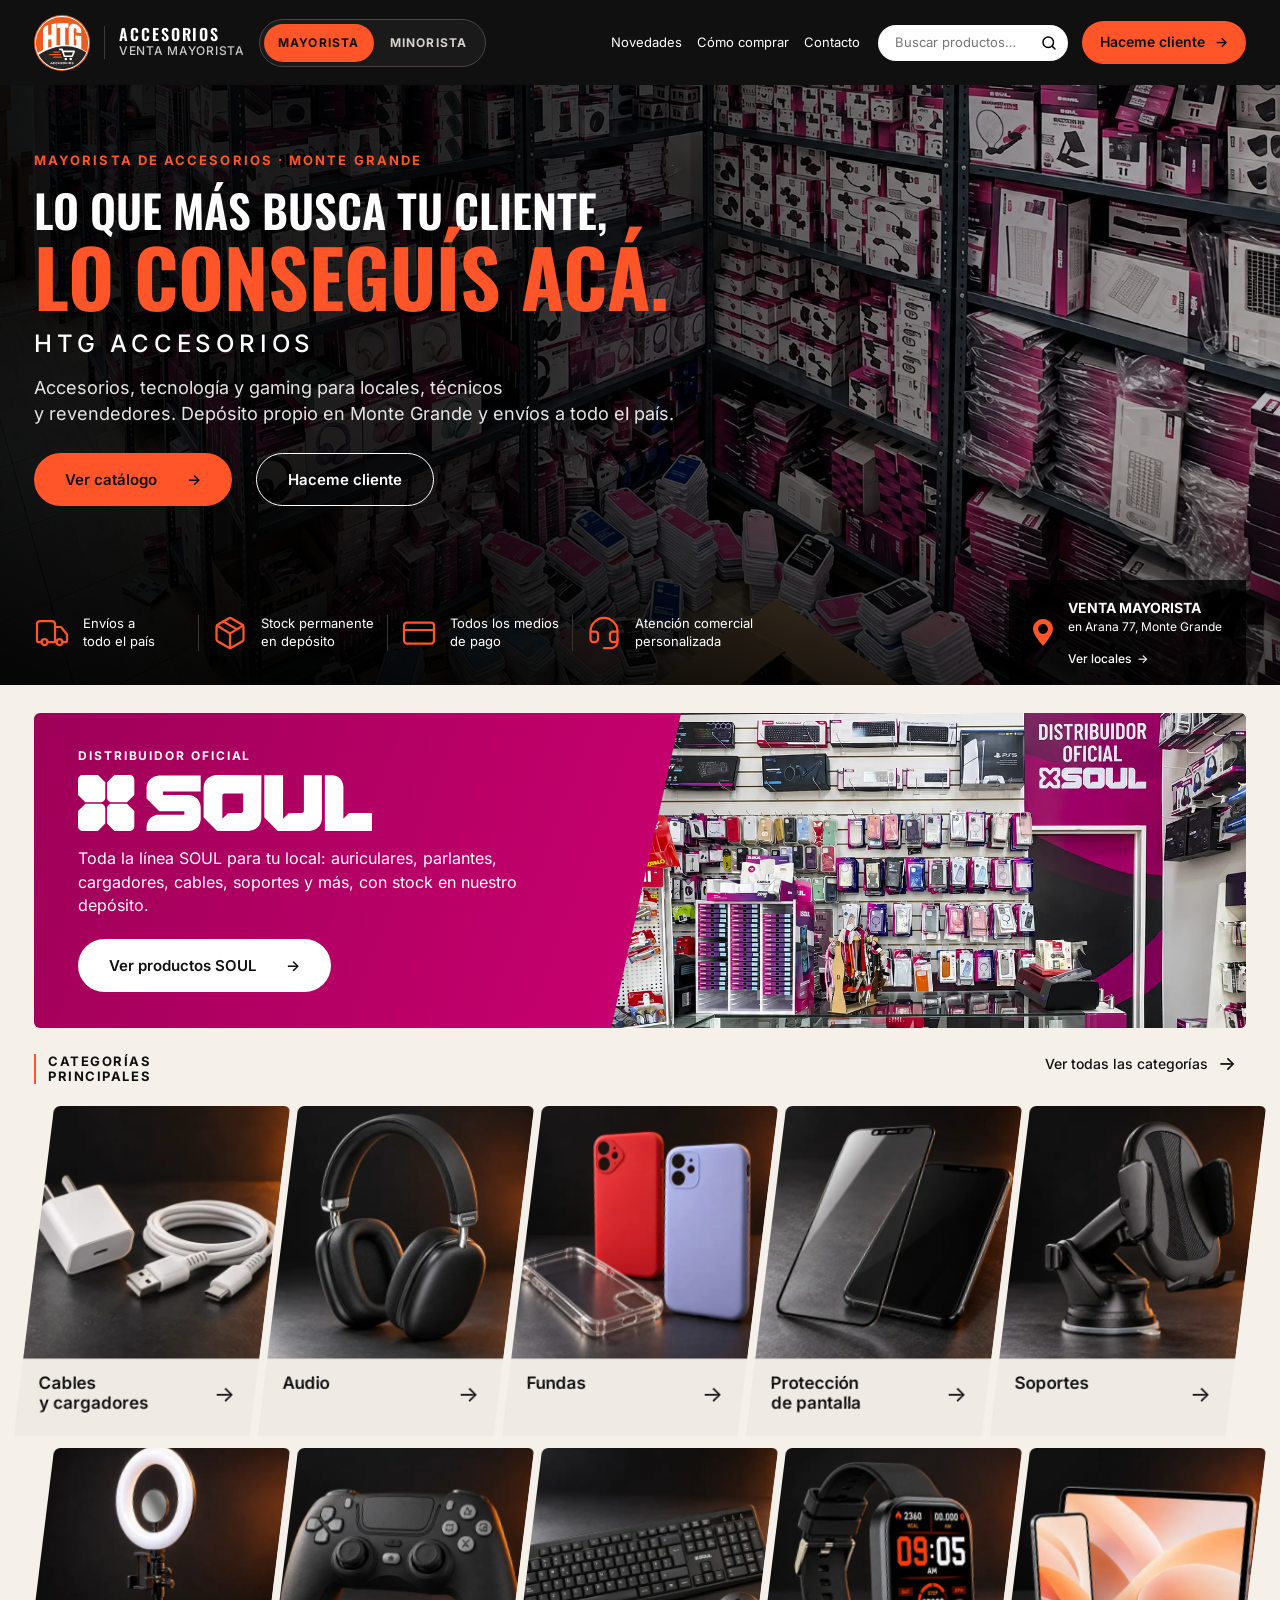
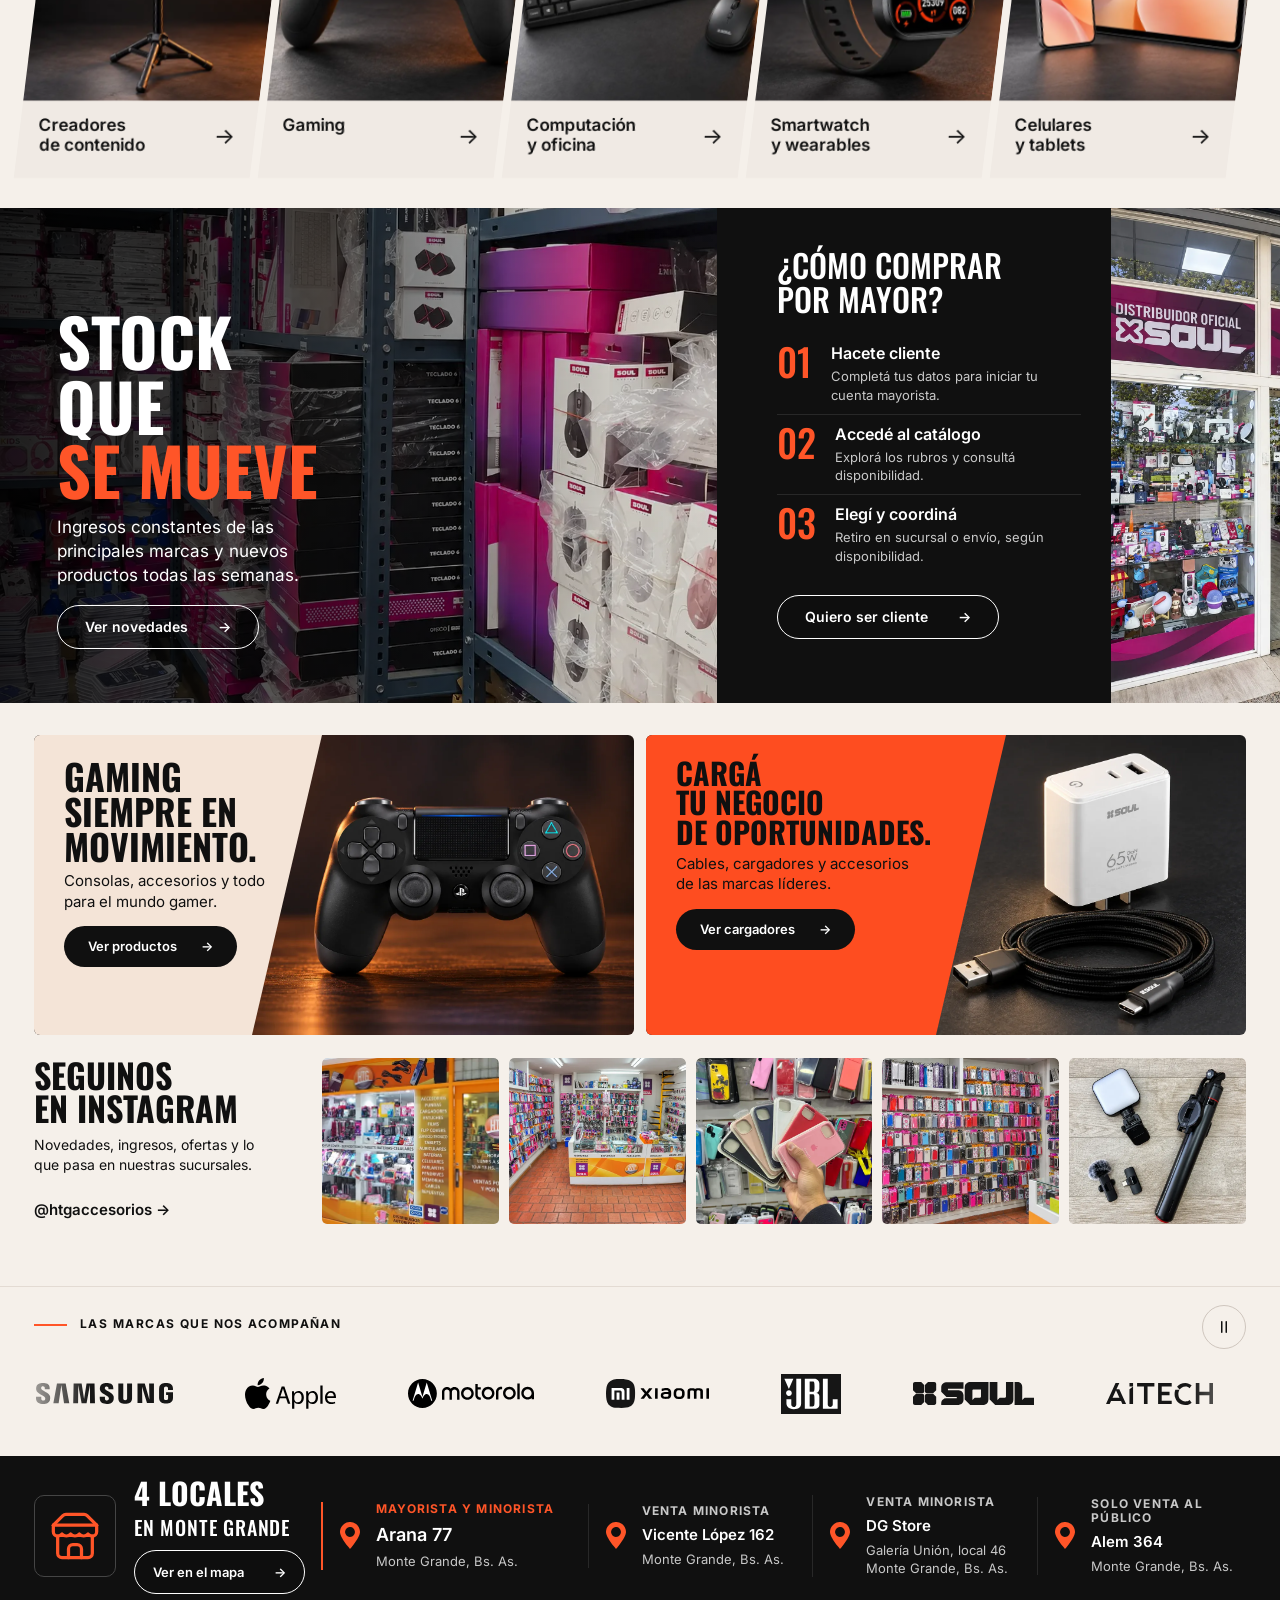
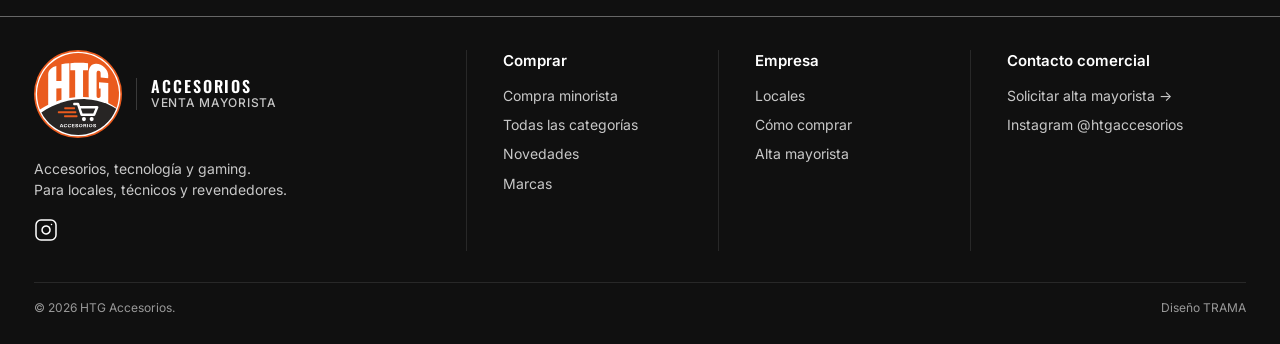
==== commit 8035d1b2: "Rubros: grilla de 2 x 5 en compu y tableta, carrusel solo en celular Vuelve la grilla de antes en pa" ====
--- a/index.html
+++ b/index.html
@@ -43,8 +43,8 @@
     <section class="soul-banner container" aria-labelledby="soul-title"><div class="soul-copy"><p class="soul-kicker">Distribuidor oficial</p><h2 id="soul-title"><img src="assets/marcas/soul-blanco.svg" alt="SOUL" width="751" height="143"></h2><p>Toda la línea SOUL para tu local: auriculares, parlantes, cargadores, cables, soportes y más, con stock en nuestro depósito.</p><a class="button soul-button" href="catalogo.html?marca=soul">Ver productos SOUL <span aria-hidden="true">→</span></a></div><div class="soul-photo" role="img" aria-label="Mostrador del local de Arana con el cartel de distribuidor oficial SOUL"></div></section>
 
     <section class="categories-section" id="categorias" aria-labelledby="cat-title"><div class="container">
-      <div class="section-heading"><h2 id="cat-title">CATEGORÍAS<br>PRINCIPALES</h2><div class="cat-tools"><a href="catalogo.html">Ver todas las categorías <span aria-hidden="true">→</span></a><button type="button" class="cat-arrow" data-dir="-1" aria-label="Ver categorías anteriores" aria-controls="cat-track"><svg viewBox="0 0 24 24" aria-hidden="true"><path d="m15 18-6-6 6-6"/></svg></button><button type="button" class="cat-arrow" data-dir="1" aria-label="Ver más categorías" aria-controls="cat-track"><svg viewBox="0 0 24 24" aria-hidden="true"><path d="m9 18 6-6-6-6"/></svg></button></div></div>
-      <div class="categories-grid" id="cat-track" data-stagger tabindex="0" aria-label="Categorías, deslizá para ver más">
+      <div class="section-heading"><h2 id="cat-title">CATEGORÍAS<br>PRINCIPALES</h2><div class="cat-tools"><a href="catalogo.html">Ver todas las categorías <span aria-hidden="true">→</span></a></div></div>
+      <div class="categories-grid" id="cat-track" data-stagger>
         <a class="category reveal" href="catalogo.html?categoria=cargadores"><img src="assets/categoria-cargadores.webp" srcset="assets/categoria-cargadores-600.webp 600w, assets/categoria-cargadores.webp 1254w" sizes="(max-width:700px) 46vw, 19vw" alt="Cargador y cable blancos" width="1254" height="1254"><span>Cables<br>y cargadores <b aria-hidden="true">→</b></span></a>
         <a class="category reveal" href="catalogo.html?categoria=audio"><img src="assets/categoria-audio.webp" srcset="assets/categoria-audio-600.webp 600w, assets/categoria-audio.webp 1254w" sizes="(max-width:700px) 46vw, 19vw" alt="Auriculares vincha negros" width="1254" height="1254"><span>Audio <b aria-hidden="true">→</b></span></a>
         <a class="category reveal" href="catalogo.html?categoria=fundas"><img src="assets/categoria-fundas.webp" srcset="assets/categoria-fundas-600.webp 600w, assets/categoria-fundas.webp 1254w" sizes="(max-width:700px) 46vw, 19vw" alt="Fundas de silicona y transparente" width="1254" height="1254"><span>Fundas <b aria-hidden="true">→</b></span></a>
--- a/styles.css
+++ b/styles.css
@@ -2,10 +2,10 @@
 :root{--ink:#101010;--paper:#f5f0ea;--orange:#ff5528;--danger:#b3261e;--ink-raised:#151515;--ink-hover:#333;--line-dark:#282828;--on-dark-muted:#c8c8c8;--orange-hover:#ff7048;--muted:#5a5550;--line:#e3dbd3;--ease:cubic-bezier(.16,1,.3,1);--rev-dist:28px;accent-color:var(--orange);caret-color:var(--orange);--display:Oswald,'Arial Narrow',sans-serif;--body:Inter,Arial,sans-serif;scroll-behavior:smooth}*{box-sizing:border-box}[hidden]{display:none!important}::selection{background:var(--orange);color:var(--ink)}html{scroll-padding-top:80px}body{margin:0;background:var(--paper);color:var(--ink);font-family:var(--body);line-height:1.45;-webkit-font-smoothing:antialiased;-moz-osx-font-smoothing:grayscale;text-rendering:optimizeLegibility}a{color:inherit;text-decoration:none}button,input,textarea,select{font:inherit}button,a{-webkit-tap-highlight-color:transparent}button{cursor:pointer}img{max-width:100%;display:block}h1,h2,h3,p{margin-top:0}.container{width:min(100% - 112px,1328px);margin-inline:auto}.visually-hidden,.skip:not(:focus){position:absolute!important;width:1px;height:1px;padding:0;overflow:hidden;clip:rect(0,0,0,0);white-space:nowrap;border:0}.skip:focus{position:fixed;z-index:100;top:8px;left:8px;background:white;color:black;padding:12px}a:focus-visible,button:focus-visible,input:focus-visible,textarea:focus-visible{outline:3px solid var(--orange);outline-offset:4px}
 .site-header{height:85px;background:var(--ink);color:#fff;display:flex;align-items:center;gap:24px;padding:0 max(56px,calc((100% - 1328px)/2));position:sticky;top:0;z-index:50;transition:transform .42s var(--ease),box-shadow .3s}.site-header.is-hidden{transform:translateY(-100%)}.site-header.is-scrolled{box-shadow:0 12px 30px -14px rgba(0,0,0,.7)}.identity{display:flex;align-items:center;gap:14px;flex-shrink:0;white-space:nowrap}.identity-logo{width:64px;height:auto;flex:0 0 auto}.identity-side{display:flex;flex-direction:column;gap:2px}.identity-side{border-left:1px solid #3a3a3a;padding-left:14px}.identity-side b{font-family:var(--display);font-weight:600;font-size:18px;letter-spacing:.12em;line-height:1}.identity-side small{font-size:12px;font-weight:500;letter-spacing:.06em;line-height:1.2;color:var(--on-dark-muted)}.main-nav{display:flex;justify-content:center;align-items:center;gap:28px;white-space:nowrap;margin-left:auto}.main-nav a{font-size:14px;font-weight:400;transition:color .2s}.main-nav a:hover,.main-nav a[aria-current=page]{color:var(--orange)}.mobile-nav-cta{display:none}.header-search{height:36px;width:245px;background:#fff;border-radius:30px;display:flex;align-items:center;margin-left:4px;flex-shrink:1;min-width:175px}.header-search input{min-width:0;width:100%;border:0;background:none;outline:none;padding:0 0 0 17px;color:var(--line-dark);font-size:13px}.header-search button{width:38px;height:36px;border:0;background:transparent;display:grid;place-items:center;flex:0 0 38px}.account-link{width:24px;flex:0 0 24px}.header-cta{background:var(--orange);color:var(--ink);transition:background-color .2s;border-radius:30px;padding:11px 18px;font-size:14px;font-weight:600;white-space:nowrap;display:flex;gap:10px;align-items:center}.menu-toggle{display:none}
 .hero{height:600px;background:var(--ink);color:white;position:relative;isolation:isolate;overflow:hidden;display:flex;flex-direction:column;justify-content:space-between}.hero:before{content:"";position:absolute;inset:0;background:linear-gradient(90deg,rgba(0,0,0,.9),rgba(0,0,0,.8) 34%,rgba(0,0,0,.55) 58%,rgba(0,0,0,.18) 82%,rgba(0,0,0,.1)),linear-gradient(0deg,rgba(0,0,0,.7),transparent 38%);pointer-events:none}.hero-main,.hero-bottom{position:relative}.hero-main{padding-top:67px}.eyebrow{font-size:13px;letter-spacing:.16em;font-weight:700;line-height:1.3;color:var(--orange);margin-bottom:16px}.hero h1{font-family:var(--display);font-weight:700;font-size:clamp(48px,5.6vw,80px);line-height:.95;letter-spacing:0;max-width:870px;margin:0;text-transform:uppercase}.hero h1 span,.hero h1 em{display:block;font-style:normal}.hero h1 span{font-size:.63em;font-weight:600;line-height:1.1;white-space:nowrap}.hero h1 em{color:var(--orange);font-size:1.1em;line-height:1;white-space:nowrap}.hero-signature{font-size:24px;font-weight:500;letter-spacing:.2em;line-height:1.2;margin:14px 0 0}.hero-copy{font-size:18px;line-height:1.45;color:#e5e5e5;margin:16px 0 26px}.actions{display:flex;gap:24px}.button{border-radius:40px;display:inline-flex;align-items:center;justify-content:center;gap:30px;min-height:53px;padding:0 31px;font-size:15px;font-weight:600;white-space:nowrap;transition:transform .12s var(--ease),background-color .2s,color .2s,border-color .2s}.button:active{transform:scale(.97)}.button-orange{background:var(--orange);color:var(--ink)}.button-orange:hover,.header-cta:hover{background:var(--orange-hover)}.button-outline{border:1px solid #fff;color:#fff;background:rgba(0,0,0,.1)}.button-outline:hover{background:#fff;color:var(--ink)}.hero-bottom{min-height:105px;display:flex;align-items:stretch;justify-content:space-between;gap:24px}.benefits{display:flex;align-items:center;gap:0}.benefits>div{display:flex;align-items:center;gap:13px;min-width:195px;padding:0 24px;border-right:1px solid #393533}.benefits>div:first-child{padding-left:0}.benefits>div:last-child{border:0}.benefits p{font-size:13px;line-height:1.35;margin:0}.benefit-icon{width:36px;height:36px;flex:0 0 36px;color:var(--orange);fill:none;stroke:currentColor;stroke-width:1.5;stroke-linecap:round;stroke-linejoin:round}.hero-location{display:flex;gap:15px;align-items:center;background:rgba(0,0,0,.72);padding:12px 24px;min-width:190px}.hero-location b,.hero-location small,.hero-location .location-more{display:block}.hero-location b{font-size:14px}.hero-location small{font-size:12px}.location-more{margin-top:14px;font-size:12px;font-weight:500}.pin{display:inline-block;width:20px;height:27px;flex:0 0 20px;background:var(--orange);-webkit-mask:url('assets/icono-ubicacion.svg') center/contain no-repeat;mask:url('assets/icono-ubicacion.svg') center/contain no-repeat}
-.categories-section{padding:26px 0 30px}.section-heading{display:flex;align-items:start;justify-content:space-between;margin:0 0 20px}.section-heading h2{font-size:13px;letter-spacing:.12em;line-height:1.15;border-left:2px solid var(--orange);padding-left:12px;margin:0;font-weight:700}.section-heading>a{font-size:14px;font-weight:500;white-space:nowrap;display:inline-flex;align-items:center;min-height:44px;margin-top:-12px}.section-heading>a span{margin-left:10px;font-size:19px}.categories-grid{display:grid;grid-auto-flow:column;grid-auto-columns:calc((100% - 32px)/5);gap:8px;overflow-x:auto;overflow-y:hidden;overscroll-behavior-x:contain;scroll-snap-type:x proximity;scrollbar-width:none;margin:0 -20px;padding:0 20px 2px;scroll-padding-inline:20px}.categories-grid::-webkit-scrollbar{display:none}.category{scroll-snap-align:start}.cat-tools{display:flex;align-items:center;gap:10px;margin-top:-12px}.cat-tools>a{font-size:14px;font-weight:500;white-space:nowrap;display:inline-flex;align-items:center;min-height:44px;margin-right:10px}.cat-tools>a span{margin-left:10px;font-size:19px;transition:transform .2s}.cat-tools>a:hover span{transform:translateX(4px)}.cat-arrow{width:44px;height:44px;border-radius:50%;border:1px solid #cfc6be;background:transparent;color:var(--ink);display:grid;place-items:center;transition:background-color .2s,color .2s,border-color .2s,opacity .2s}.cat-arrow svg{width:20px;height:20px;fill:none;stroke:currentColor;stroke-width:2;stroke-linecap:round;stroke-linejoin:round}.cat-arrow:not(:disabled):hover{background:var(--ink);border-color:var(--ink);color:#fff}.cat-arrow:disabled{opacity:.3;cursor:default}.category{min-width:0;display:flex;flex-direction:column;background:#f0eae4;transform:translate3d(0,var(--ty,0px),0) skewX(var(--skew,-7deg));transition:transform .9s var(--ease) var(--d,0ms),opacity .6s var(--ease) var(--d,0ms);overflow:hidden;border-radius:6px 6px 0 0}.category img{width:calc(100% + 34px);max-width:none;height:auto;aspect-ratio:1.08;object-fit:cover;transform:skewX(7deg) scale(1.02);margin-left:-17px;transition:transform .26s}.category:hover img{transform:skewX(7deg) scale(1.07)}.category>span{height:80px;transform:skewX(7deg);font-weight:600;font-size:17px;line-height:1.2;display:block;padding:17px 20px 6px;position:relative}.category b{position:absolute;right:20px;top:25px;font-size:22px;font-weight:400}
+.categories-section{padding:26px 0 30px}.section-heading{display:flex;align-items:start;justify-content:space-between;margin:0 0 20px}.section-heading h2{font-size:13px;letter-spacing:.12em;line-height:1.15;border-left:2px solid var(--orange);padding-left:12px;margin:0;font-weight:700}.section-heading>a{font-size:14px;font-weight:500;white-space:nowrap;display:inline-flex;align-items:center;min-height:44px;margin-top:-12px}.section-heading>a span{margin-left:10px;font-size:19px}.categories-grid{display:grid;grid-template-columns:repeat(5,1fr);gap:12px 8px}.categories-grid::-webkit-scrollbar{display:none}.category{scroll-snap-align:start}.cat-tools{display:flex;align-items:center;gap:10px;margin-top:-12px}.cat-tools>a{font-size:14px;font-weight:500;white-space:nowrap;display:inline-flex;align-items:center;min-height:44px;margin-right:10px}.cat-tools>a span{margin-left:10px;font-size:19px;transition:transform .2s}.cat-tools>a:hover span{transform:translateX(4px)}.category{min-width:0;display:flex;flex-direction:column;background:#f0eae4;transform:translate3d(0,var(--ty,0px),0) skewX(var(--skew,-7deg));transition:transform .9s var(--ease) var(--d,0ms),opacity .6s var(--ease) var(--d,0ms);overflow:hidden;border-radius:6px 6px 0 0}.category img{width:calc(100% + 34px);max-width:none;height:auto;aspect-ratio:1.08;object-fit:cover;transform:skewX(7deg) scale(1.02);margin-left:-17px;transition:transform .26s}.category:hover img{transform:skewX(7deg) scale(1.07)}.category>span{height:80px;transform:skewX(7deg);font-weight:600;font-size:17px;line-height:1.2;display:block;padding:17px 20px 6px;position:relative}.category b{position:absolute;right:20px;top:25px;font-size:22px;font-weight:400}
 .wholesale{display:grid;grid-template-columns:56% 44%;height:495px;background:var(--ink);color:white}.stock-photo{background:var(--ink) url('assets/stock-arana.webp') center/cover no-repeat;position:relative}.stock-photo:before{content:"";position:absolute;inset:0;background:linear-gradient(90deg,rgba(0,0,0,.88),rgba(0,0,0,.62) 46%,rgba(0,0,0,.15) 85%)}.stock-content{position:relative;margin-left:max(8%,calc((100vw - 1328px)/2));padding-top:100px;max-width:300px}.stock-content h2,.how h2,.promo h2,.social-intro h2,.locations h2{font-family:var(--display);font-weight:700;line-height:.98}.stock-content h2{font-size:66px;margin:0 0 14px}.stock-content h2 em{font-style:normal;color:var(--orange)}.stock-content p{font-size:17px;line-height:1.4;margin:0 0 18px}.stock-content .button,.how .button{min-height:44px;padding:0 27px;font-size:14px}.how{display:grid;grid-template-columns:70% 30%;background:var(--ink)}.how-content{padding:40px 30px 25px 60px}.how h2{font-size:32px;font-weight:500;line-height:1.05;margin:0 0 19px}.how ol{list-style:none;padding:0;margin:0 0 20px}.how li{display:flex;gap:19px;padding:8px 0 10px;border-bottom:1px solid var(--line-dark)}.how li:last-child{border:0}.how li>span{font-family:var(--display);font-weight:500;font-size:38px;line-height:1;color:var(--orange)}.how li p{margin:0}.how li b{font-size:16px;font-weight:600;display:block;margin-bottom:2px}.how li small{display:block;color:var(--on-dark-muted);font-size:13px;line-height:1.4;max-width:280px}.how-photo{background:url('assets/como-comprar-local.webp') center/cover no-repeat}
 .brands-section{padding:23px 0 30px}.brands-heading{margin-bottom:17px}.brands-heading h2{font-size:12px;border-left:0;padding:0 0 0 46px;position:relative}.brands-heading h2:before{content:"";position:absolute;left:0;top:50%;width:33px;border-top:2px solid var(--orange)}.brand-samsung{--h:21px}.brand-apple{--h:31px}.brand-motorola{--h:29px}.brand-xiaomi{--h:29px}.brand-jbl{--h:40px}.brand-soul{--h:23px}.brand-aitech{--h:22px}.brand-pro21{--h:34px}.brand-send{--h:24px}
-.promos{display:grid;grid-template-columns:1fr 1fr;gap:12px}.promo{--slant:70px;position:relative;isolation:isolate;height:300px;background:var(--ink) var(--photo) right center/auto 100% no-repeat;border-radius:6px;overflow:hidden}.promo::before{content:'';position:absolute;inset:0 auto 0 0;z-index:-1;width:max(var(--field),calc(100% - 433px));background:var(--field-bg);clip-path:polygon(0 0,100% 0,calc(100% - var(--slant)) 100%,0 100%)}.promo-gaming{--photo:url('assets/promo-gaming.webp');--field:48%;--field-m:64%;--field-bg:#f4e4d7}.promo-carga{--photo:url('assets/promo-carga.webp');--field:60%;--field-m:70%;--field-bg:#fe4d20}.promo>div{padding:23px 30px}.promo h2{font-size:43px;margin:0 0 8px}.promo-carga h2{font-size:clamp(28px,2.6vw,38px)}.promo p{font-size:15px;line-height:1.35;margin-bottom:14px}.button-dark{background:var(--ink);color:#fff;min-height:41px;padding:0 24px;font-size:13px;gap:24px}.button-dark:hover{background:var(--ink-hover)}
+.promos{display:grid;grid-template-columns:1fr 1fr;gap:12px;padding-top:32px}.promo{--slant:70px;position:relative;isolation:isolate;height:300px;background:var(--ink) var(--photo) right center/auto 100% no-repeat;border-radius:6px;overflow:hidden}.promo::before{content:'';position:absolute;inset:0 auto 0 0;z-index:-1;width:max(var(--field),calc(100% - 433px));background:var(--field-bg);clip-path:polygon(0 0,100% 0,calc(100% - var(--slant)) 100%,0 100%)}.promo-gaming{--photo:url('assets/promo-gaming.webp');--field:48%;--field-m:64%;--field-bg:#f4e4d7}.promo-carga{--photo:url('assets/promo-carga.webp');--field:60%;--field-m:70%;--field-bg:#fe4d20}.promo>div{padding:23px 30px}.promo h2{font-size:43px;margin:0 0 8px}.promo-carga h2{font-size:clamp(28px,2.6vw,38px)}.promo p{font-size:15px;line-height:1.35;margin-bottom:14px}.button-dark{background:var(--ink);color:#fff;min-height:41px;padding:0 24px;font-size:13px;gap:24px}.button-dark:hover{background:var(--ink-hover)}
 .social-section{display:grid;grid-template-columns:270px minmax(0,1fr);gap:18px;padding-top:23px;padding-bottom:23px}.social-intro h2{font-size:34px;margin:0 0 10px}.social-intro p{font-size:14px;line-height:1.45;margin-bottom:12px;max-width:230px}.social-handle{display:inline-block;font-size:15px;font-weight:600;padding:12px 0}.social-pictures{display:grid;grid-template-columns:repeat(5,minmax(0,1fr));gap:10px}.social-pictures img{height:166px;width:100%;object-fit:cover;border-radius:5px}
 .locations{background:var(--ink);color:white;padding:22px 0;border-bottom:1px solid #666}.location-layout{display:grid;grid-template-columns:1.05fr 1.2fr repeat(3,1fr);gap:16px;align-items:center}.locations-lead{display:flex;align-items:center;gap:18px}.store-symbol{color:var(--orange);border:1px solid #454545;border-radius:10px;padding:14px}.store-symbol svg,.social-links svg{display:block;fill:none;stroke:currentColor;stroke-width:1.5;stroke-linecap:round;stroke-linejoin:round}.store-symbol svg{width:52px;height:52px}.social-links{margin-top:18px}.social-links svg{width:24px;height:24px}.locations h2{font-size:30px;line-height:1;margin:0 0 12px}.locations h2 small{font-size:.66em;font-weight:500;letter-spacing:.04em}.locations .button{min-height:44px;padding:0 18px;font-size:13px}.location-card{display:flex;align-items:center;gap:16px;padding-left:17px;border-left:1px solid var(--line-dark);transition:color .2s}.location-card:hover b{color:var(--orange)}.location-card p{margin:0}.location-card b{display:block;font-size:15px;font-weight:600}.location-card small{display:block;font-size:13px;line-height:1.4;color:var(--on-dark-muted);margin-top:4px}.loc-tag{display:block;font-size:12px;font-weight:700;letter-spacing:.1em;line-height:1.2;text-transform:uppercase;color:var(--on-dark-muted);margin-bottom:6px}.location-card.is-main{border-left:2px solid var(--orange)}.location-card.is-main .loc-tag{color:var(--orange)}.location-card.is-main b{font-size:18px}.site-footer{background:var(--ink);color:#fff;padding-top:33px}.footer-grid{display:grid;grid-template-columns:1.45fr .8fr .8fr 1fr;gap:32px;padding-bottom:31px}.footer-grid>div:not(:first-child){border-left:1px solid var(--line-dark);padding-left:36px}.footer-grid .identity-logo{width:88px}.footer-brand p{font-size:14px;line-height:1.5;color:var(--on-dark-muted);margin:20px 0 10px}.footer-grid h3{font-size:15px;font-weight:600;margin-bottom:14px}.footer-grid a:not(.identity),.footer-grid p:not(.footer-brand p){font-size:14px;color:var(--on-dark-muted);display:block;margin-bottom:9px}.footer-grid a:hover{color:var(--orange)}.social-links a{font-size:24px!important;color:white!important}.footer-bottom{border-top:1px solid var(--line-dark);display:flex;justify-content:space-between;font-size:12px;color:#999;padding:16px 0 28px}
 .interior-header{background:var(--ink);color:#fff;padding:58px 0}.interior-header .eyebrow{margin-bottom:11px}.interior-header h1{font-family:var(--display);font-weight:700;font-size:clamp(50px,5.6vw,84px);line-height:1.1;margin:0 0 14px}.interior-header p:last-child{max-width:600px;margin:0;color:#ddd}.catalog-layout{padding:40px 0 85px}.catalog-tools{display:flex;align-items:center;justify-content:space-between;gap:20px;margin-bottom:30px}.catalog-tools label{font-weight:700}.catalog-tools input{border:1px solid #bbb;border-radius:4px;background:#fff;padding:12px 15px;min-width:280px}.catalog-grid{display:grid;grid-template-columns:repeat(5,1fr);gap:16px}.catalog-card{background:#eae2db;border-radius:5px;overflow:hidden}.catalog-card img{height:260px;width:100%;object-fit:cover;transition:transform .2s}.catalog-card:hover img{transform:scale(1.035)}.catalog-card h2{font-family:var(--display);font-weight:600;font-size:32px;line-height:1;margin:0}.catalog-card>div{display:flex;align-items:center;justify-content:space-between;gap:12px;padding:18px}.catalog-card span{color:var(--orange);font-size:25px}.catalog-empty{padding:26px 30px;background:#fff;border:1px solid var(--line);border-radius:6px}.catalog-empty p{margin:0 0 6px}.catalog-empty p:last-child{margin:0}.catalog-empty a{text-decoration:underline;text-underline-offset:.2em}.catalog-count{margin:2px 0 0;font-size:14px;color:var(--muted)}.catalog-note{margin-top:30px;padding:20px;border:1px solid #d4ccc5;font-size:14px;line-height:1.4}.catalog-note p{margin:0}.breadcrumbs{font-size:14px;line-height:2.2;margin:0 0 25px}.breadcrumbs a{text-decoration:underline}.signup{display:grid;grid-template-columns:1fr 1fr;gap:65px;padding:54px 0 95px}.signup h2{font-family:var(--display);font-weight:700;font-size:44px;line-height:1}.signup>div p,.signup>div li{line-height:1.45}.signup ol{padding-left:22px}.signup form,.signup-done{background:#fff;padding:30px;box-shadow:0 12px 38px rgba(0,0,0,.05)}.signup label{display:block;font-weight:600;font-size:14px;margin:18px 0 6px}.signup input,.signup textarea,.signup select{display:block;width:100%;min-height:46px;padding:11px 12px;border:1px solid #a39b94;border-radius:4px;background:#fff;color:var(--ink);font-size:16px;transition:border-color .2s,box-shadow .2s}.signup :is(input,textarea,select):focus-visible{outline:none;border-color:var(--ink);box-shadow:0 0 0 3px rgba(255,85,40,.4)}.signup [aria-invalid=true]{border-color:var(--danger);box-shadow:0 0 0 1px var(--danger)}.field-error{color:var(--danger);font-size:14px;font-weight:500;margin:6px 0 0}.field-error:empty{display:none}.form-legend{font-size:14px;color:var(--muted);margin:0}.signup form .button{margin-top:24px}.signup textarea{height:110px;resize:vertical}.signup button{border:0}.form-message{font-size:14px;line-height:1.4;margin:15px 0 0;color:#555}
@@ -61,9 +61,9 @@
 .social-pictures{scrollbar-color:#b9b1aa transparent}
 @media(max-width:1340px){.site-header{gap:14px;padding:0 24px}.main-nav{gap:15px}.main-nav a{font-size:13px}.identity-logo{width:56px}.container{width:min(100% - 68px,1328px)}.site-header{padding:0 34px}.identity-side b{font-size:16px}.header-search{width:190px;min-width:150px}.benefits>div{min-width:165px;padding:0 13px}.promo h2{font-size:clamp(30px,2.8vw,36px)}.promo-carga h2{font-size:clamp(26px,2.4vw,30px)}}
 @media(max-width:1340px){.account-link{display:none}}@media(max-width:1200px){.promos{grid-template-columns:1fr}.promo h2,.promo-carga h2{font-size:36px}}@media(max-width:1120px){.main-nav{position:absolute;top:100%;left:0;right:0;background:var(--ink-raised);display:none;flex-direction:column;align-items:stretch;gap:0;margin:0;padding:14px 28px 24px;box-shadow:0 15px 22px #0007}.main-nav.open{display:flex;animation:nav-in .28s var(--ease)}.main-nav a{font-size:17px;padding:12px;border-bottom:1px solid #333}.main-nav .mobile-nav-cta{display:block;color:var(--orange);font-weight:700}.menu-toggle{border:0;background:none;width:44px;height:44px;display:flex;flex-direction:column;justify-content:center;gap:5px;padding:0 9px;margin-left:0}.menu-toggle span{width:100%;height:2px;background:#fff}.header-cta,.account-link{display:none}.header-search{margin-left:auto}}@media(max-width:1000px){.hero h1{font-size:clamp(49px,6.3vw,70px)}.hero-bottom{width:100%}.benefits{padding-left:24px}.benefits>div{min-width:145px}.hero-location{min-width:160px}.category img{height:auto}.category>span{font-size:14px;padding:15px}.wholesale{grid-template-columns:53% 47%}.how{grid-template-columns:1fr}.how-photo{display:none}.how-content{padding:34px 26px}.stock-content{padding-top:100px}.location-layout{grid-template-columns:1fr 1fr}.social-section{grid-template-columns:210px 1fr}.social-pictures{overflow:auto;display:flex}.social-pictures a{flex:0 0 160px}.stock-photo:before{background:linear-gradient(90deg,rgba(0,0,0,.82),rgba(0,0,0,.35) 85%)}}
-@media(max-width:700px){.container{width:min(100% - 32px,550px)}.site-header{height:69px;padding:0 15px;gap:12px}.identity-logo{width:50px}.identity{gap:10px}.identity-side{padding-left:10px}.identity-side b{font-size:15px;letter-spacing:.1em}.header-search{width:44px;min-width:44px;flex:0 0 44px;background:transparent}.header-search button{width:44px;height:44px;flex-basis:44px}.header-search input{position:absolute;top:69px;left:0;right:0;width:100%;padding:12px 18px;background:white;border-radius:0;font-size:16px;display:none}.header-search:focus-within input,.header-search.search-open input{display:block}.header-search button{color:white}.hero{height:auto;min-height:680px}.hero-photo{background-position:66% center}.hero:before{background:linear-gradient(90deg,rgba(0,0,0,.88),rgba(0,0,0,.45)),linear-gradient(0deg,rgba(0,0,0,.85),transparent 55%)}.hero-main{padding-top:65px}.eyebrow{font-size:12px;letter-spacing:.1em}.hero h1{font-size:clamp(44px,10vw,67px);max-width:550px}.hero h1 span,.hero h1 em{white-space:normal}.hero h1 span{font-size:.74em}.hero h1 em{font-size:1em;margin-top:4px}.hero-signature{font-size:17px;letter-spacing:.18em}.hero-copy{font-size:16px;max-width:340px}.desktop-only{display:none}.actions{gap:10px;flex-wrap:wrap}.button{min-height:47px;padding:0 20px;gap:14px;font-size:14px}.hero-bottom{display:block;margin-top:65px}.benefits{padding:0 16px 14px;display:grid;grid-template-columns:1fr 1fr;gap:13px}.benefits>div{min-width:0;padding:0;border:0;gap:9px}.benefits p{font-size:12px}.benefit-icon{width:28px;height:28px;flex-basis:28px}.hero-location{width:100%;padding:14px 22px;justify-content:flex-start}.location-more{margin-top:4px}.categories-section{padding:24px 0}.section-heading h2{font-size:12px}.section-heading>a{font-size:12px}.categories-grid{grid-auto-columns:44%;gap:9px;margin:0 -16px;padding:0 16px 2px;scroll-padding-inline:16px}.cat-arrow{display:none}.cat-tools>a{margin-right:0}.category{--skew:0deg;border-radius:5px}.category img{width:100%;margin:0;transform:none;height:auto;aspect-ratio:1.05;object-fit:cover}.category:hover img{transform:scale(1.05)}.category>span{transform:none;height:64px;font-size:14px;padding:11px}.category b{right:11px;top:17px}.wholesale{height:auto;display:flex;flex-direction:column}.stock-photo{height:430px;background-position:center}.stock-content{margin-left:24px;padding-top:66px;max-width:280px}.stock-content h2{font-size:58px}.stock-content p{font-size:15px}.how-content{padding:35px 24px 40px}.how h2{font-size:30px}.brands-section{padding:19px 0}.brands-heading h2{font-size:12px;letter-spacing:.06em;padding-left:34px;padding-right:12px}.brands-heading h2:before{width:24px}.promos{display:block}.promo{--slant:50px;height:260px;margin-bottom:12px;background-size:cover;background-position:left center}.promo::before{width:var(--field-m)}.promo>div{padding:19px}.promo h2{font-size:32px}.promo-carga h2{font-size:25px}.promo p{font-size:13px}.promo .button{padding:0 16px;font-size:12px;min-height:44px}.social-section{display:block}.social-intro{margin:6px 0 18px}.social-intro h2{font-size:32px}.social-intro p{max-width:none}.social-pictures{gap:8px;margin-right:-16px}.social-pictures img{height:125px}.social-pictures a{flex-basis:150px}.location-layout{grid-template-columns:1fr;gap:15px}.locations-lead{padding-bottom:8px}.location-card{min-height:54px}.footer-grid{grid-template-columns:1fr 1fr;gap:20px}.footer-brand{grid-column:1/-1}.footer-grid>div:not(:first-child){padding-left:0;border:0}.footer-grid>div:last-child{grid-column:1/-1}.footer-bottom{font-size:12px}.footer-grid a:not(.identity){padding:12px 0;margin:0}.catalog-layout{padding:25px 0 55px}.catalog-tools{display:block}.catalog-tools input{width:100%;min-width:0;margin-top:10px}.catalog-grid{grid-template-columns:1fr 1fr;gap:10px}.catalog-card img{height:160px}.catalog-card h2{font-size:23px}.catalog-card>div{padding:11px}.signup{display:block;padding:30px 0 60px}.signup h2{font-size:38px}.signup-panel{margin-top:30px}.signup form,.signup-done{padding:20px}}
+@media(max-width:700px){.container{width:min(100% - 32px,550px)}.site-header{height:69px;padding:0 15px;gap:12px}.identity-logo{width:50px}.identity{gap:10px}.identity-side{padding-left:10px}.identity-side b{font-size:15px;letter-spacing:.1em}.header-search{width:44px;min-width:44px;flex:0 0 44px;background:transparent}.header-search button{width:44px;height:44px;flex-basis:44px}.header-search input{position:absolute;top:69px;left:0;right:0;width:100%;padding:12px 18px;background:white;border-radius:0;font-size:16px;display:none}.header-search:focus-within input,.header-search.search-open input{display:block}.header-search button{color:white}.hero{height:auto;min-height:680px}.hero-photo{background-position:66% center}.hero:before{background:linear-gradient(90deg,rgba(0,0,0,.88),rgba(0,0,0,.45)),linear-gradient(0deg,rgba(0,0,0,.85),transparent 55%)}.hero-main{padding-top:65px}.eyebrow{font-size:12px;letter-spacing:.1em}.hero h1{font-size:clamp(44px,10vw,67px);max-width:550px}.hero h1 span,.hero h1 em{white-space:normal}.hero h1 span{font-size:.74em}.hero h1 em{font-size:1em;margin-top:4px}.hero-signature{font-size:17px;letter-spacing:.18em}.hero-copy{font-size:16px;max-width:340px}.desktop-only{display:none}.actions{gap:10px;flex-wrap:wrap}.button{min-height:47px;padding:0 20px;gap:14px;font-size:14px}.hero-bottom{display:block;margin-top:65px}.benefits{padding:0 16px 14px;display:grid;grid-template-columns:1fr 1fr;gap:13px}.benefits>div{min-width:0;padding:0;border:0;gap:9px}.benefits p{font-size:12px}.benefit-icon{width:28px;height:28px;flex-basis:28px}.hero-location{width:100%;padding:14px 22px;justify-content:flex-start}.location-more{margin-top:4px}.categories-section{padding:24px 0}.section-heading h2{font-size:12px}.section-heading>a{font-size:12px}.categories-grid{grid-template-columns:none;grid-auto-flow:column;overflow-x:auto;overflow-y:hidden;overscroll-behavior-x:contain;scroll-snap-type:x proximity;scrollbar-width:none;grid-auto-columns:44%;gap:9px;margin:0 -16px;padding:0 16px 2px;scroll-padding-inline:16px}.cat-tools>a{margin-right:0}.category{--skew:0deg;border-radius:5px}.category img{width:100%;margin:0;transform:none;height:auto;aspect-ratio:1.05;object-fit:cover}.category:hover img{transform:scale(1.05)}.category>span{transform:none;height:64px;font-size:14px;padding:11px}.category b{right:11px;top:17px}.wholesale{height:auto;display:flex;flex-direction:column}.stock-photo{height:430px;background-position:center}.stock-content{margin-left:24px;padding-top:66px;max-width:280px}.stock-content h2{font-size:58px}.stock-content p{font-size:15px}.how-content{padding:35px 24px 40px}.how h2{font-size:30px}.brands-section{padding:19px 0}.brands-heading h2{font-size:12px;letter-spacing:.06em;padding-left:34px;padding-right:12px}.brands-heading h2:before{width:24px}.promos{display:block;padding-top:20px}.promo{--slant:50px;height:260px;margin-bottom:12px;background-size:cover;background-position:left center}.promo::before{width:var(--field-m)}.promo>div{padding:19px}.promo h2{font-size:32px}.promo-carga h2{font-size:25px}.promo p{font-size:13px}.promo .button{padding:0 16px;font-size:12px;min-height:44px}.social-section{display:block}.social-intro{margin:6px 0 18px}.social-intro h2{font-size:32px}.social-intro p{max-width:none}.social-pictures{gap:8px;margin-right:-16px}.social-pictures img{height:125px}.social-pictures a{flex-basis:150px}.location-layout{grid-template-columns:1fr;gap:15px}.locations-lead{padding-bottom:8px}.location-card{min-height:54px}.footer-grid{grid-template-columns:1fr 1fr;gap:20px}.footer-brand{grid-column:1/-1}.footer-grid>div:not(:first-child){padding-left:0;border:0}.footer-grid>div:last-child{grid-column:1/-1}.footer-bottom{font-size:12px}.footer-grid a:not(.identity){padding:12px 0;margin:0}.catalog-layout{padding:25px 0 55px}.catalog-tools{display:block}.catalog-tools input{width:100%;min-width:0;margin-top:10px}.catalog-grid{grid-template-columns:1fr 1fr;gap:10px}.catalog-card img{height:160px}.catalog-card h2{font-size:23px}.catalog-card>div{padding:11px}.signup{display:block;padding:30px 0 60px}.signup h2{font-size:38px}.signup-panel{margin-top:30px}.signup form,.signup-done{padding:20px}}
 @media(max-width:380px){.identity-side small{display:none}.identity-side b{font-size:14px}.hero h1{font-size:42px}.promo h2{font-size:28px}.promo-carga h2{font-size:24px}}
-@media(max-width:1200px){.catalog-card h2{font-size:26px}.location-layout{grid-template-columns:1fr 1fr}.locations-lead{grid-column:1/-1}}@media(max-width:1000px){.catalog-grid{grid-template-columns:repeat(2,1fr)}}@media(max-width:1200px){}@media(max-width:1000px){.categories-grid{grid-auto-columns:calc((100% - 16px)/3)}}@media(max-width:700px){.categories-grid{grid-auto-columns:44%}.location-layout{grid-template-columns:1fr}.catalog-card h2{font-size:23px}}
+@media(max-width:1200px){.catalog-card h2{font-size:26px}.location-layout{grid-template-columns:1fr 1fr}.locations-lead{grid-column:1/-1}}@media(max-width:1000px){.catalog-grid{grid-template-columns:repeat(2,1fr)}}@media(max-width:1200px){}@media(max-width:1000px){}@media(max-width:700px){.categories-grid{grid-auto-columns:44%}.location-layout{grid-template-columns:1fr}.catalog-card h2{font-size:23px}}
 /* Banner Distribuidor oficial SOUL, abajo del hero (03/10/2026). Magenta de SOUL, pedido por el cliente. */
 .soul-banner{display:grid;grid-template-columns:minmax(0,1fr) minmax(0,1.1fr);min-height:280px;margin-top:28px;border-radius:6px;overflow:hidden;color:#fff;background:linear-gradient(110deg,#9e0058 0%,#c4006d 48%,#e60881 100%)}.soul-copy{padding:36px 44px;display:flex;flex-direction:column;align-items:flex-start;justify-content:center}.soul-kicker{margin:0 0 12px;font-size:12px;font-weight:700;letter-spacing:.16em;line-height:1.2;text-transform:uppercase}.soul-banner h2{margin:0 0 16px;line-height:0}.soul-banner h2 img{height:56px;width:auto}.soul-copy>p:not(.soul-kicker){margin:0 0 22px;font-size:16px;line-height:1.45;max-width:440px}.soul-button{background:#fff;color:var(--ink)}.soul-button:hover{background:#ffe1f0}.soul-photo{background:url('assets/soul-mostrador.webp') 60% 4%/cover no-repeat;clip-path:polygon(70px 0,100% 0,100% 100%,0 100%)}
 @media(max-width:700px){.soul-banner{grid-template-columns:1fr;margin-top:20px}.soul-photo{order:-1;height:200px;clip-path:none}.soul-copy{padding:24px 20px 26px}.soul-banner h2 img{height:44px}.soul-copy>p:not(.soul-kicker){font-size:15px}}
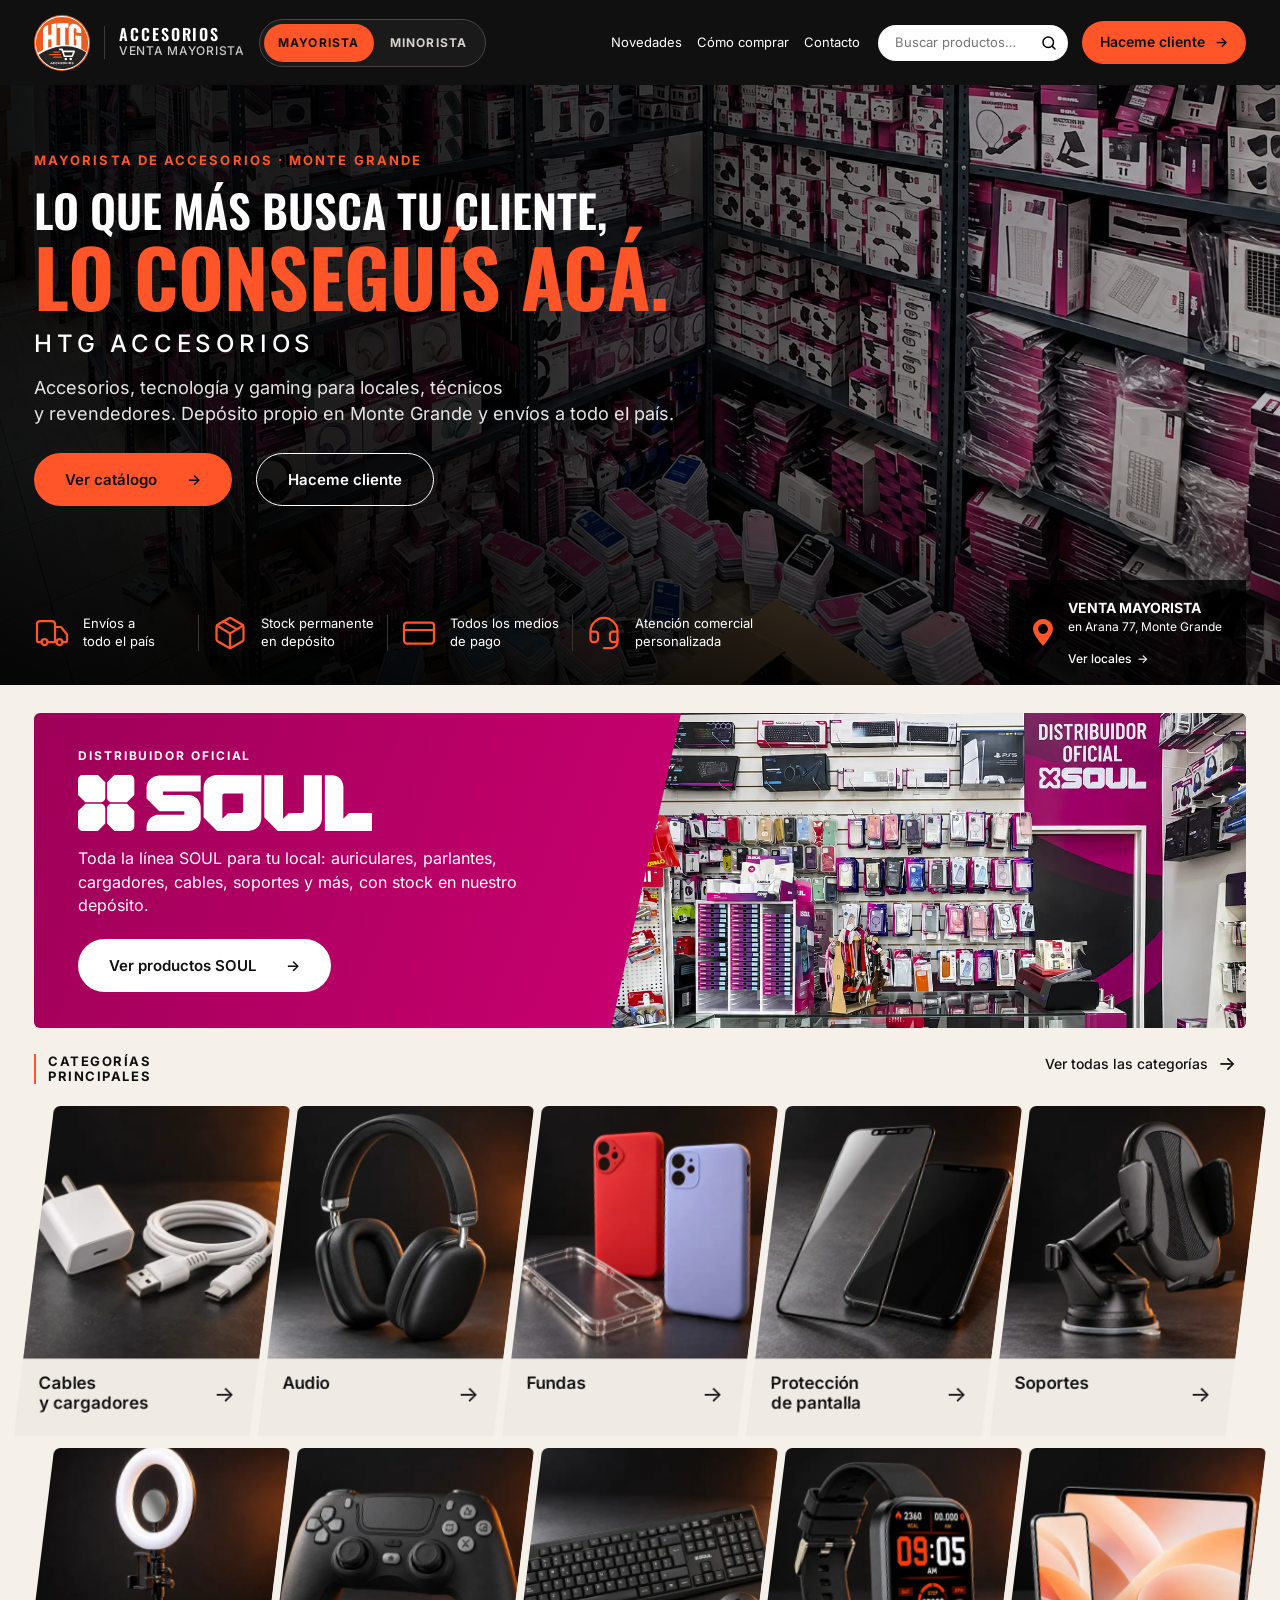
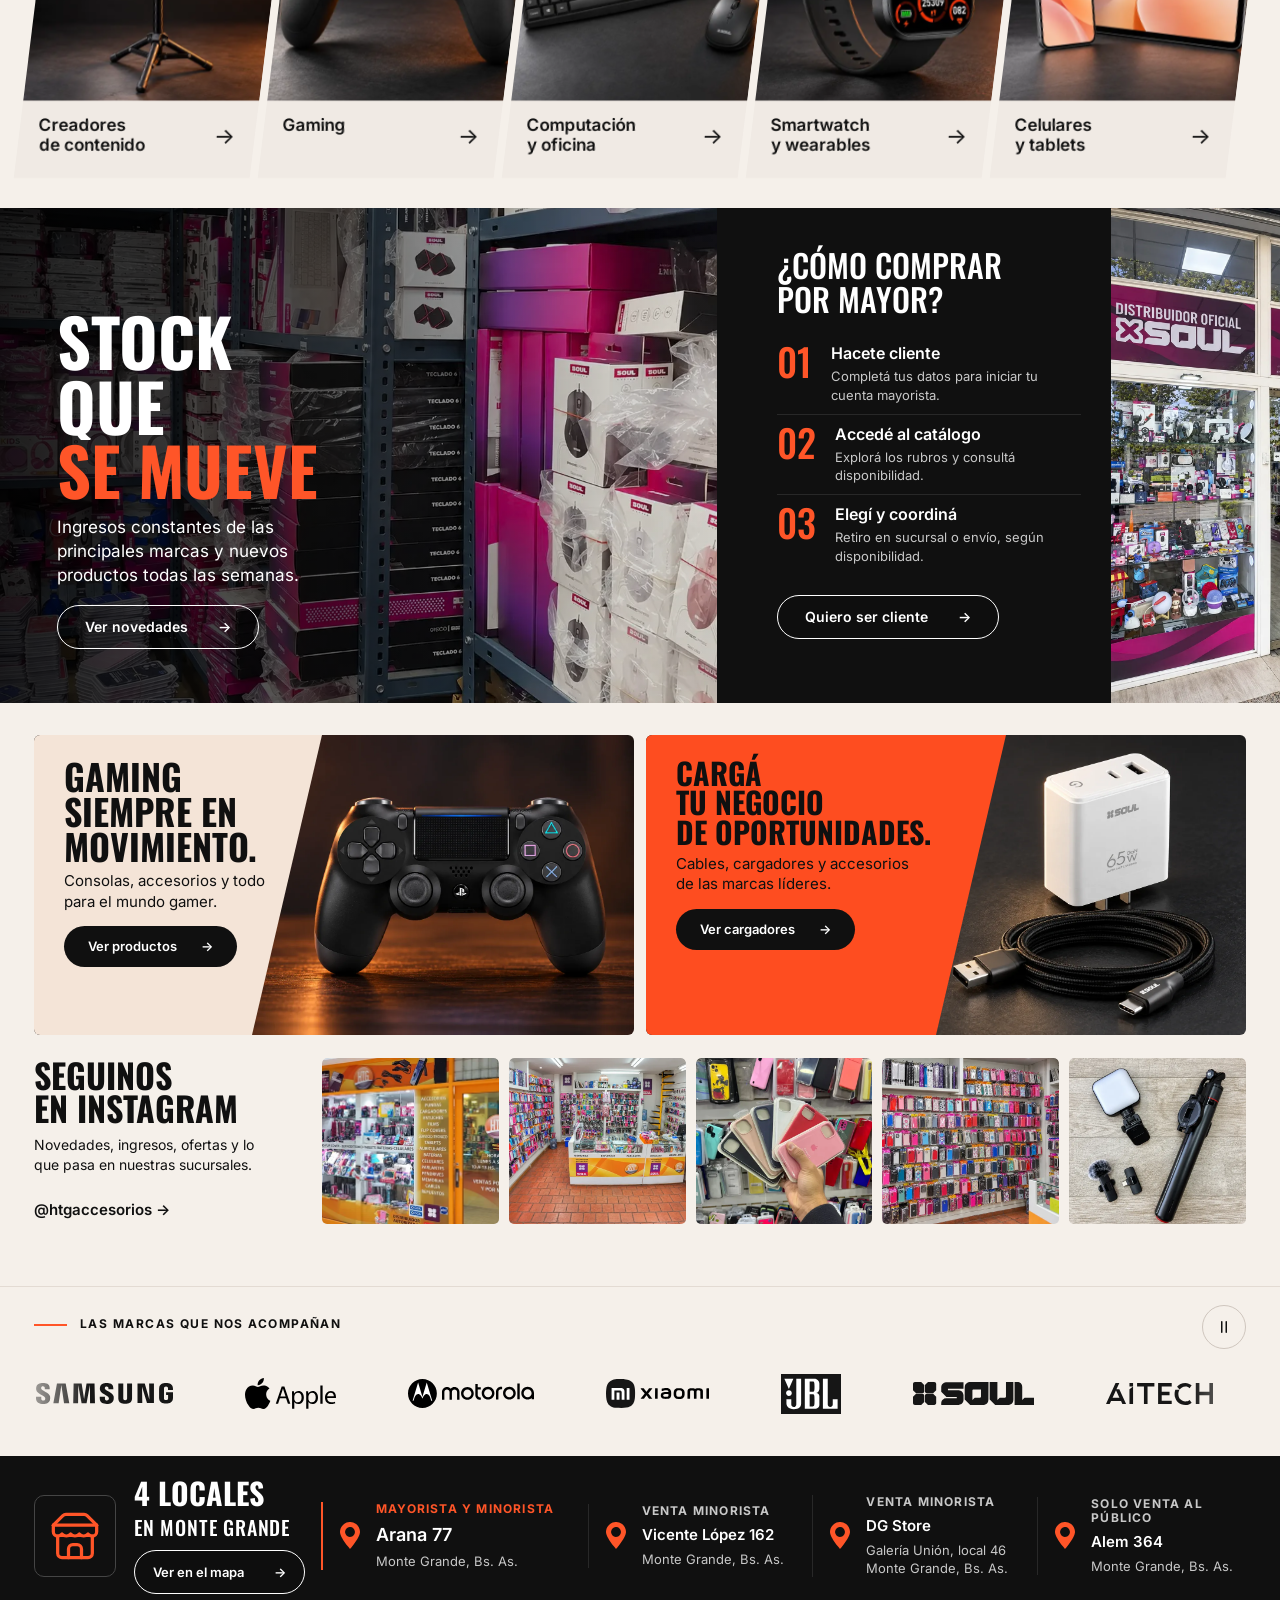
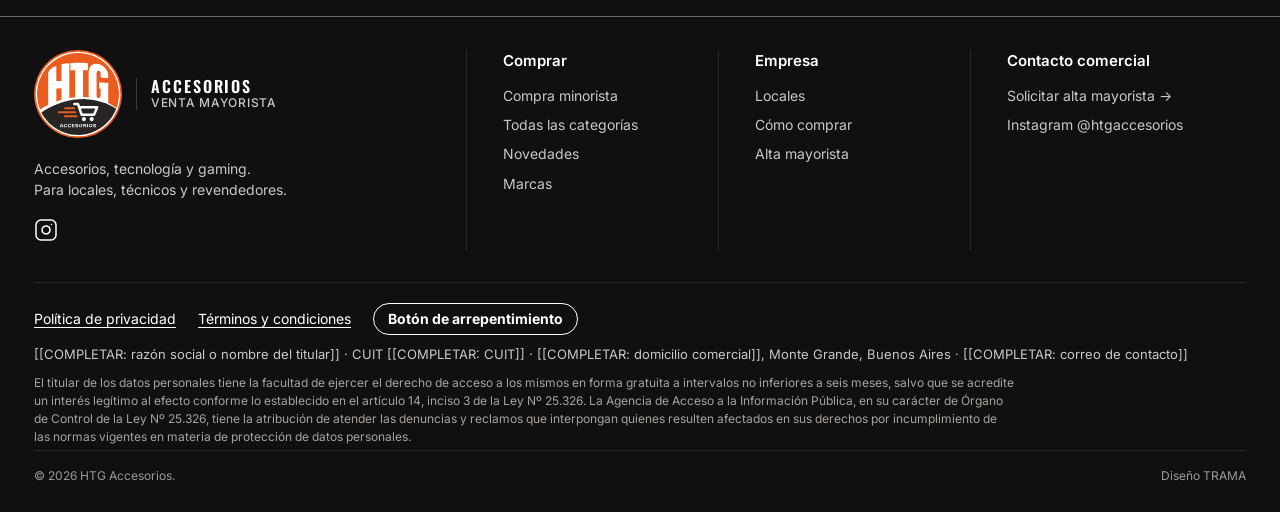
==== commit e2f4045d: "Información legal: privacidad, términos, botón de arrepentimiento y pie legal - Pie de las 10 página" ====
--- a/index.html
+++ b/index.html
@@ -71,6 +71,6 @@
 
     <section class="locations" id="locales" aria-labelledby="locations-title"><div class="container location-layout"><div class="locations-lead"><span class="store-symbol" aria-hidden="true"><svg viewBox="0 0 24 24"><path d="m2 7 4.41-4.41A2 2 0 0 1 7.83 2h8.34a2 2 0 0 1 1.42.59L22 7"/><path d="M4 12v8a2 2 0 0 0 2 2h12a2 2 0 0 0 2-2v-8"/><path d="M15 22v-4a2 2 0 0 0-2-2h-2a2 2 0 0 0-2 2v4"/><path d="M2 7h20"/><path d="M22 7v3a2 2 0 0 1-2 2 2.7 2.7 0 0 1-2-.9 2.7 2.7 0 0 1-2 .9 2.7 2.7 0 0 1-2-.9 2.7 2.7 0 0 1-2 .9 2.7 2.7 0 0 1-2-.9 2.7 2.7 0 0 1-2 .9 2.7 2.7 0 0 1-2-.9 2.7 2.7 0 0 1-2 .9 2 2 0 0 1-2-2V7"/></svg></span><div><h2 id="locations-title">4 LOCALES<br><small>EN MONTE GRANDE</small></h2><a class="button button-outline" href="https://www.google.com/maps/search/?api=1&amp;query=HTG+Accesorios+Monte+Grande" target="_blank" rel="noopener">Ver en el mapa <span aria-hidden="true">→</span></a></div></div><a class="location-card is-main" href="https://www.google.com/maps/search/?api=1&amp;query=Arana+77+Monte+Grande+Buenos+Aires" target="_blank" rel="noopener"><span class="pin" aria-hidden="true"></span><p><span class="loc-tag">Mayorista y minorista</span><b>Arana 77</b><small>Monte Grande, Bs. As.</small></p></a><a class="location-card" href="https://www.google.com/maps/search/?api=1&amp;query=Vicente+L%C3%B3pez+162+Monte+Grande+Buenos+Aires" target="_blank" rel="noopener"><span class="pin" aria-hidden="true"></span><p><span class="loc-tag">Venta minorista</span><b>Vicente López 162</b><small>Monte Grande, Bs. As.</small></p></a><a class="location-card" href="https://www.google.com/maps/search/?api=1&amp;query=DG+Store+Galer%C3%ADa+Uni%C3%B3n+Monte+Grande+Buenos+Aires" target="_blank" rel="noopener"><span class="pin" aria-hidden="true"></span><p><span class="loc-tag">Venta minorista</span><b>DG Store</b><small>Galería Unión, local 46<br>Monte Grande, Bs. As.</small></p></a><a class="location-card" href="https://www.google.com/maps/search/?api=1&amp;query=Alem+364+Monte+Grande+Buenos+Aires" target="_blank" rel="noopener"><span class="pin" aria-hidden="true"></span><p><span class="loc-tag">Solo venta al público</span><b>Alem 364</b><small>Monte Grande, Bs. As.</small></p></a></div></section>
   </main>
-  <footer class="site-footer"><div class="container footer-grid"><div class="footer-brand"><a class="identity" href="index.html" aria-label="HTG Accesorios, inicio"><img class="identity-logo" src="assets/htg-logo.svg" alt="" width="160" height="160"><span class="identity-side"><b>ACCESORIOS</b><small>VENTA MAYORISTA</small></span></a><p>Accesorios, tecnología y gaming.<br>Para locales, técnicos y revendedores.</p><div class="social-links"><a href="https://www.instagram.com/htgaccesorios/" target="_blank" rel="noopener" aria-label="Instagram de HTG Accesorios"><svg viewBox="0 0 24 24" aria-hidden="true"><rect width="20" height="20" x="2" y="2" rx="5"/><path d="M16 11.37A4 4 0 1 1 12.63 8 4 4 0 0 1 16 11.37z"/><path d="M17.5 6.5h.01"/></svg></a></div></div><div><h3>Comprar</h3><a href="minorista.html">Compra minorista</a><a href="catalogo.html">Todas las categorías</a><a href="#novedades">Novedades</a><a href="#marcas">Marcas</a></div><div><h3>Empresa</h3><a href="#locales">Locales</a><a href="#como-comprar">Cómo comprar</a><a href="alta.html">Alta mayorista</a></div><div><h3>Contacto comercial</h3><a href="alta.html">Solicitar alta mayorista →</a><a href="https://www.instagram.com/htgaccesorios/" target="_blank" rel="noopener">Instagram @htgaccesorios</a></div></div><div class="container footer-bottom"><span>© 2026 HTG Accesorios.</span><span>Diseño TRAMA</span></div></footer>
+  <footer class="site-footer"><div class="container footer-grid"><div class="footer-brand"><a class="identity" href="index.html" aria-label="HTG Accesorios, inicio"><img class="identity-logo" src="assets/htg-logo.svg" alt="" width="160" height="160"><span class="identity-side"><b>ACCESORIOS</b><small>VENTA MAYORISTA</small></span></a><p>Accesorios, tecnología y gaming.<br>Para locales, técnicos y revendedores.</p><div class="social-links"><a href="https://www.instagram.com/htgaccesorios/" target="_blank" rel="noopener" aria-label="Instagram de HTG Accesorios"><svg viewBox="0 0 24 24" aria-hidden="true"><rect width="20" height="20" x="2" y="2" rx="5"/><path d="M16 11.37A4 4 0 1 1 12.63 8 4 4 0 0 1 16 11.37z"/><path d="M17.5 6.5h.01"/></svg></a></div></div><div><h3>Comprar</h3><a href="minorista.html">Compra minorista</a><a href="catalogo.html">Todas las categorías</a><a href="#novedades">Novedades</a><a href="#marcas">Marcas</a></div><div><h3>Empresa</h3><a href="#locales">Locales</a><a href="#como-comprar">Cómo comprar</a><a href="alta.html">Alta mayorista</a></div><div><h3>Contacto comercial</h3><a href="alta.html">Solicitar alta mayorista →</a><a href="https://www.instagram.com/htgaccesorios/" target="_blank" rel="noopener">Instagram @htgaccesorios</a></div></div><div class="container footer-legal"><nav class="footer-legal-links" aria-label="Información legal"><a href="privacidad.html">Política de privacidad</a><a href="terminos.html">Términos y condiciones</a><a class="footer-legal-boton" href="arrepentimiento.html">Botón de arrepentimiento</a></nav><p class="footer-legal-titular">[[COMPLETAR: razón social o nombre del titular]] · CUIT [[COMPLETAR: CUIT]] · [[COMPLETAR: domicilio comercial]], Monte Grande, Buenos Aires · [[COMPLETAR: correo de contacto]]</p><!-- DATA FISCAL (ARCA): pegar acá el código HTML que da ARCA en "Formulario 960 D → Banner en sitio web", generado con el dominio definitivo del sitio. --><p class="footer-legal-aaip">El titular de los datos personales tiene la facultad de ejercer el derecho de acceso a los mismos en forma gratuita a intervalos no inferiores a seis meses, salvo que se acredite un interés legítimo al efecto conforme lo establecido en el artículo 14, inciso 3 de la Ley Nº 25.326. La Agencia de Acceso a la Información Pública, en su carácter de Órgano de Control de la Ley Nº 25.326, tiene la atribución de atender las denuncias y reclamos que interpongan quienes resulten afectados en sus derechos por incumplimiento de las normas vigentes en materia de protección de datos personales.</p></div><div class="container footer-bottom"><span>© 2026 HTG Accesorios.</span><span>Diseño TRAMA</span></div></footer>
 </body>
 </html>
--- a/styles.css
+++ b/styles.css
@@ -8,7 +8,7 @@
 .promos{display:grid;grid-template-columns:1fr 1fr;gap:12px;padding-top:32px}.promo{--slant:70px;position:relative;isolation:isolate;height:300px;background:var(--ink) var(--photo) right center/auto 100% no-repeat;border-radius:6px;overflow:hidden}.promo::before{content:'';position:absolute;inset:0 auto 0 0;z-index:-1;width:max(var(--field),calc(100% - 433px));background:var(--field-bg);clip-path:polygon(0 0,100% 0,calc(100% - var(--slant)) 100%,0 100%)}.promo-gaming{--photo:url('assets/promo-gaming.webp');--field:48%;--field-m:64%;--field-bg:#f4e4d7}.promo-carga{--photo:url('assets/promo-carga.webp');--field:60%;--field-m:70%;--field-bg:#fe4d20}.promo>div{padding:23px 30px}.promo h2{font-size:43px;margin:0 0 8px}.promo-carga h2{font-size:clamp(28px,2.6vw,38px)}.promo p{font-size:15px;line-height:1.35;margin-bottom:14px}.button-dark{background:var(--ink);color:#fff;min-height:41px;padding:0 24px;font-size:13px;gap:24px}.button-dark:hover{background:var(--ink-hover)}
 .social-section{display:grid;grid-template-columns:270px minmax(0,1fr);gap:18px;padding-top:23px;padding-bottom:23px}.social-intro h2{font-size:34px;margin:0 0 10px}.social-intro p{font-size:14px;line-height:1.45;margin-bottom:12px;max-width:230px}.social-handle{display:inline-block;font-size:15px;font-weight:600;padding:12px 0}.social-pictures{display:grid;grid-template-columns:repeat(5,minmax(0,1fr));gap:10px}.social-pictures img{height:166px;width:100%;object-fit:cover;border-radius:5px}
 .locations{background:var(--ink);color:white;padding:22px 0;border-bottom:1px solid #666}.location-layout{display:grid;grid-template-columns:1.05fr 1.2fr repeat(3,1fr);gap:16px;align-items:center}.locations-lead{display:flex;align-items:center;gap:18px}.store-symbol{color:var(--orange);border:1px solid #454545;border-radius:10px;padding:14px}.store-symbol svg,.social-links svg{display:block;fill:none;stroke:currentColor;stroke-width:1.5;stroke-linecap:round;stroke-linejoin:round}.store-symbol svg{width:52px;height:52px}.social-links{margin-top:18px}.social-links svg{width:24px;height:24px}.locations h2{font-size:30px;line-height:1;margin:0 0 12px}.locations h2 small{font-size:.66em;font-weight:500;letter-spacing:.04em}.locations .button{min-height:44px;padding:0 18px;font-size:13px}.location-card{display:flex;align-items:center;gap:16px;padding-left:17px;border-left:1px solid var(--line-dark);transition:color .2s}.location-card:hover b{color:var(--orange)}.location-card p{margin:0}.location-card b{display:block;font-size:15px;font-weight:600}.location-card small{display:block;font-size:13px;line-height:1.4;color:var(--on-dark-muted);margin-top:4px}.loc-tag{display:block;font-size:12px;font-weight:700;letter-spacing:.1em;line-height:1.2;text-transform:uppercase;color:var(--on-dark-muted);margin-bottom:6px}.location-card.is-main{border-left:2px solid var(--orange)}.location-card.is-main .loc-tag{color:var(--orange)}.location-card.is-main b{font-size:18px}.site-footer{background:var(--ink);color:#fff;padding-top:33px}.footer-grid{display:grid;grid-template-columns:1.45fr .8fr .8fr 1fr;gap:32px;padding-bottom:31px}.footer-grid>div:not(:first-child){border-left:1px solid var(--line-dark);padding-left:36px}.footer-grid .identity-logo{width:88px}.footer-brand p{font-size:14px;line-height:1.5;color:var(--on-dark-muted);margin:20px 0 10px}.footer-grid h3{font-size:15px;font-weight:600;margin-bottom:14px}.footer-grid a:not(.identity),.footer-grid p:not(.footer-brand p){font-size:14px;color:var(--on-dark-muted);display:block;margin-bottom:9px}.footer-grid a:hover{color:var(--orange)}.social-links a{font-size:24px!important;color:white!important}.footer-bottom{border-top:1px solid var(--line-dark);display:flex;justify-content:space-between;font-size:12px;color:#999;padding:16px 0 28px}
-.interior-header{background:var(--ink);color:#fff;padding:58px 0}.interior-header .eyebrow{margin-bottom:11px}.interior-header h1{font-family:var(--display);font-weight:700;font-size:clamp(50px,5.6vw,84px);line-height:1.1;margin:0 0 14px}.interior-header p:last-child{max-width:600px;margin:0;color:#ddd}.catalog-layout{padding:40px 0 85px}.catalog-tools{display:flex;align-items:center;justify-content:space-between;gap:20px;margin-bottom:30px}.catalog-tools label{font-weight:700}.catalog-tools input{border:1px solid #bbb;border-radius:4px;background:#fff;padding:12px 15px;min-width:280px}.catalog-grid{display:grid;grid-template-columns:repeat(5,1fr);gap:16px}.catalog-card{background:#eae2db;border-radius:5px;overflow:hidden}.catalog-card img{height:260px;width:100%;object-fit:cover;transition:transform .2s}.catalog-card:hover img{transform:scale(1.035)}.catalog-card h2{font-family:var(--display);font-weight:600;font-size:32px;line-height:1;margin:0}.catalog-card>div{display:flex;align-items:center;justify-content:space-between;gap:12px;padding:18px}.catalog-card span{color:var(--orange);font-size:25px}.catalog-empty{padding:26px 30px;background:#fff;border:1px solid var(--line);border-radius:6px}.catalog-empty p{margin:0 0 6px}.catalog-empty p:last-child{margin:0}.catalog-empty a{text-decoration:underline;text-underline-offset:.2em}.catalog-count{margin:2px 0 0;font-size:14px;color:var(--muted)}.catalog-note{margin-top:30px;padding:20px;border:1px solid #d4ccc5;font-size:14px;line-height:1.4}.catalog-note p{margin:0}.breadcrumbs{font-size:14px;line-height:2.2;margin:0 0 25px}.breadcrumbs a{text-decoration:underline}.signup{display:grid;grid-template-columns:1fr 1fr;gap:65px;padding:54px 0 95px}.signup h2{font-family:var(--display);font-weight:700;font-size:44px;line-height:1}.signup>div p,.signup>div li{line-height:1.45}.signup ol{padding-left:22px}.signup form,.signup-done{background:#fff;padding:30px;box-shadow:0 12px 38px rgba(0,0,0,.05)}.signup label{display:block;font-weight:600;font-size:14px;margin:18px 0 6px}.signup input,.signup textarea,.signup select{display:block;width:100%;min-height:46px;padding:11px 12px;border:1px solid #a39b94;border-radius:4px;background:#fff;color:var(--ink);font-size:16px;transition:border-color .2s,box-shadow .2s}.signup :is(input,textarea,select):focus-visible{outline:none;border-color:var(--ink);box-shadow:0 0 0 3px rgba(255,85,40,.4)}.signup [aria-invalid=true]{border-color:var(--danger);box-shadow:0 0 0 1px var(--danger)}.field-error{color:var(--danger);font-size:14px;font-weight:500;margin:6px 0 0}.field-error:empty{display:none}.form-legend{font-size:14px;color:var(--muted);margin:0}.signup form .button{margin-top:24px}.signup textarea{height:110px;resize:vertical}.signup button{border:0}.form-message{font-size:14px;line-height:1.4;margin:15px 0 0;color:#555}
+.interior-header{background:var(--ink);color:#fff;padding:58px 0}.interior-header .eyebrow{margin-bottom:11px}.interior-header h1{font-family:var(--display);font-weight:700;font-size:clamp(50px,5.6vw,84px);line-height:1.1;margin:0 0 14px}.interior-header p:last-child{max-width:600px;margin:0;color:#ddd}.catalog-layout{padding:40px 0 85px}.catalog-tools{display:flex;align-items:center;justify-content:space-between;gap:20px;margin-bottom:30px}.catalog-tools label{font-weight:700}.catalog-tools input{border:1px solid #bbb;border-radius:4px;background:#fff;padding:12px 15px;min-width:280px}.catalog-grid{display:grid;grid-template-columns:repeat(5,1fr);gap:16px}.catalog-card{background:#eae2db;border-radius:5px;overflow:hidden}.catalog-card img{height:260px;width:100%;object-fit:cover;transition:transform .2s}.catalog-card:hover img{transform:scale(1.035)}.catalog-card h2{font-family:var(--display);font-weight:600;font-size:32px;line-height:1;margin:0}.catalog-card>div{display:flex;align-items:center;justify-content:space-between;gap:12px;padding:18px}.catalog-card span{color:var(--orange);font-size:25px}.catalog-empty{padding:26px 30px;background:#fff;border:1px solid var(--line);border-radius:6px}.catalog-empty p{margin:0 0 6px}.catalog-empty p:last-child{margin:0}.catalog-empty a{text-decoration:underline;text-underline-offset:.2em}.catalog-count{margin:2px 0 0;font-size:14px;color:var(--muted)}.catalog-note{margin-top:30px;padding:20px;border:1px solid #d4ccc5;font-size:14px;line-height:1.4}.catalog-note p{margin:0}.breadcrumbs{font-size:14px;line-height:2.2;margin:0 0 25px}.breadcrumbs a{text-decoration:underline;display:inline-block;padding:4px 0}.shop-empty-title{font-family:var(--body);font-size:18px;font-weight:700;margin:0 0 6px;text-transform:none}.signup{display:grid;grid-template-columns:1fr 1fr;gap:65px;padding:54px 0 95px}.signup h2{font-family:var(--display);font-weight:700;font-size:44px;line-height:1}.signup>div p,.signup>div li{line-height:1.45}.signup ol{padding-left:22px}.signup form,.signup-done{background:#fff;padding:30px;box-shadow:0 12px 38px rgba(0,0,0,.05)}.signup label{display:block;font-weight:600;font-size:14px;margin:18px 0 6px}.signup input,.signup textarea,.signup select{display:block;width:100%;min-height:46px;padding:11px 12px;border:1px solid #a39b94;border-radius:4px;background:#fff;color:var(--ink);font-size:16px;transition:border-color .2s,box-shadow .2s}.signup :is(input,textarea,select):focus-visible{outline:none;border-color:var(--ink);box-shadow:0 0 0 3px rgba(255,85,40,.4)}.signup [aria-invalid=true]{border-color:var(--danger);box-shadow:0 0 0 1px var(--danger)}.field-error{color:var(--danger);font-size:14px;font-weight:500;margin:6px 0 0}.field-error:empty{display:none}.form-legend{font-size:14px;color:var(--muted);margin:0}.signup form .button{margin-top:24px}.signup textarea{height:110px;resize:vertical}.signup button{border:0}.form-message{font-size:14px;line-height:1.4;margin:15px 0 0;color:#555}
 
 /* ---- Movimiento ------------------------------------------------------------
    Una sola curva (--ease) para todo el sitio. El foco es la entrada del hero:
@@ -76,6 +76,11 @@
 .pdp-price{display:flex;gap:14px;padding:22px 24px;background:#fff;border:1px solid var(--line);border-radius:6px;color:#b03600}.pdp-price>svg{width:24px;height:24px;flex-basis:24px;margin-top:3px}.pdp-price b{display:block;font-family:var(--display);font-size:24px;font-weight:600;text-transform:uppercase;color:var(--ink);margin-bottom:4px}.pdp-price p{margin:0 0 16px;color:var(--muted);font-size:15px;line-height:1.45}.pdp-actions{display:flex;flex-wrap:wrap;gap:10px}.pdp-actions .button{min-height:48px;padding:0 24px;font-size:14px;gap:16px}.pdp-note{margin:16px 0 0;font-size:14px;color:var(--muted)}
 .pdp-related{margin-top:64px}.pdp-related .section-heading h2{font-size:13px}
 @media(max-width:700px){.shop-grid{grid-template-columns:1fr 1fr;gap:10px}.pcard-body{padding:11px 12px 13px}.pcard-body b{font-size:14px}.pcard-price{font-size:12px}.pdp{grid-template-columns:1fr}.pdp-price{padding:18px}.pdp-actions .button{flex:1 1 100%}.shop .interior-header{padding:26px 0 28px}}
+/* Información legal (04/10/2026): pie, páginas de privacidad y términos, botón de arrepentimiento. */
+.footer-legal{border-top:1px solid var(--line-dark);padding:20px 0 4px;display:grid;gap:10px}.footer-legal-links{display:flex;flex-wrap:wrap;gap:4px 22px}.footer-legal-links a{display:inline-flex;align-items:center;min-height:32px;font-size:14px;color:#fff;text-decoration:underline;text-underline-offset:.2em}.footer-legal-links a:hover{color:var(--orange)}.footer-legal-links .footer-legal-boton{font-weight:700;text-decoration:none;border:1px solid #fff;border-radius:999px;padding:0 14px}.footer-legal-links .footer-legal-boton:hover{border-color:var(--orange)}.footer-legal-titular{margin:0;font-size:13px;color:var(--on-dark-muted)}.footer-legal-aaip{margin:0;font-size:12px;line-height:1.5;color:#a8a29d;max-width:980px}
+.legal-wrap{max-width:780px;padding:30px 0 80px}.legal-page h1{font-family:var(--display);font-weight:700;font-size:clamp(36px,4vw,56px);line-height:1.02;text-transform:uppercase;margin:0 0 8px}.legal-fecha{color:var(--muted);font-size:14px;margin:0 0 28px}.legal-wrap h2{font-size:20px;font-weight:700;margin:32px 0 10px}.legal-wrap p,.legal-wrap li{font-size:16px;line-height:1.6}.legal-wrap ul{padding-left:20px}.legal-wrap a{text-decoration:underline;text-underline-offset:.2em}.legal-aaip{font-size:14px!important;color:var(--muted)}
+.form-consent{margin:18px 0 0;font-size:13px;line-height:1.45;color:var(--muted)}.form-consent a{text-decoration:underline;text-underline-offset:.2em;color:var(--ink)}.legal-signup h1{margin-bottom:16px}.legal-nota{font-size:14px;color:var(--muted)}.legal-nota a{text-decoration:underline}.arrep-code{font-family:var(--display);font-size:clamp(28px,3vw,40px);font-weight:700;letter-spacing:.04em;margin:0 0 12px;color:var(--ink)}
+@media(max-width:700px){.footer-legal-links{gap:2px 16px}.footer-legal-links a{min-height:40px}.legal-wrap{padding-top:20px}}
 /* Selector Mayorista / Minorista dentro del encabezado, al lado del logo (04/10/2026) */
 .channel-switch{display:inline-flex;flex:0 0 auto;gap:2px;padding:4px;border:1px solid #4a4542;border-radius:999px;background:#1a1a1a}.channel-switch a{display:inline-flex;align-items:center;justify-content:center;min-height:38px;padding:0 20px;border-radius:999px;font-size:13px;font-weight:700;letter-spacing:.1em;text-transform:uppercase;color:#d4d0cb;transition:background-color .2s,color .2s}.channel-switch a:hover{color:#fff;background:#2a2a2a}.channel-switch a[aria-current]{background:var(--orange);color:var(--ink)}
 @media(max-width:1340px){.channel-switch a{padding:0 14px;font-size:12px}}
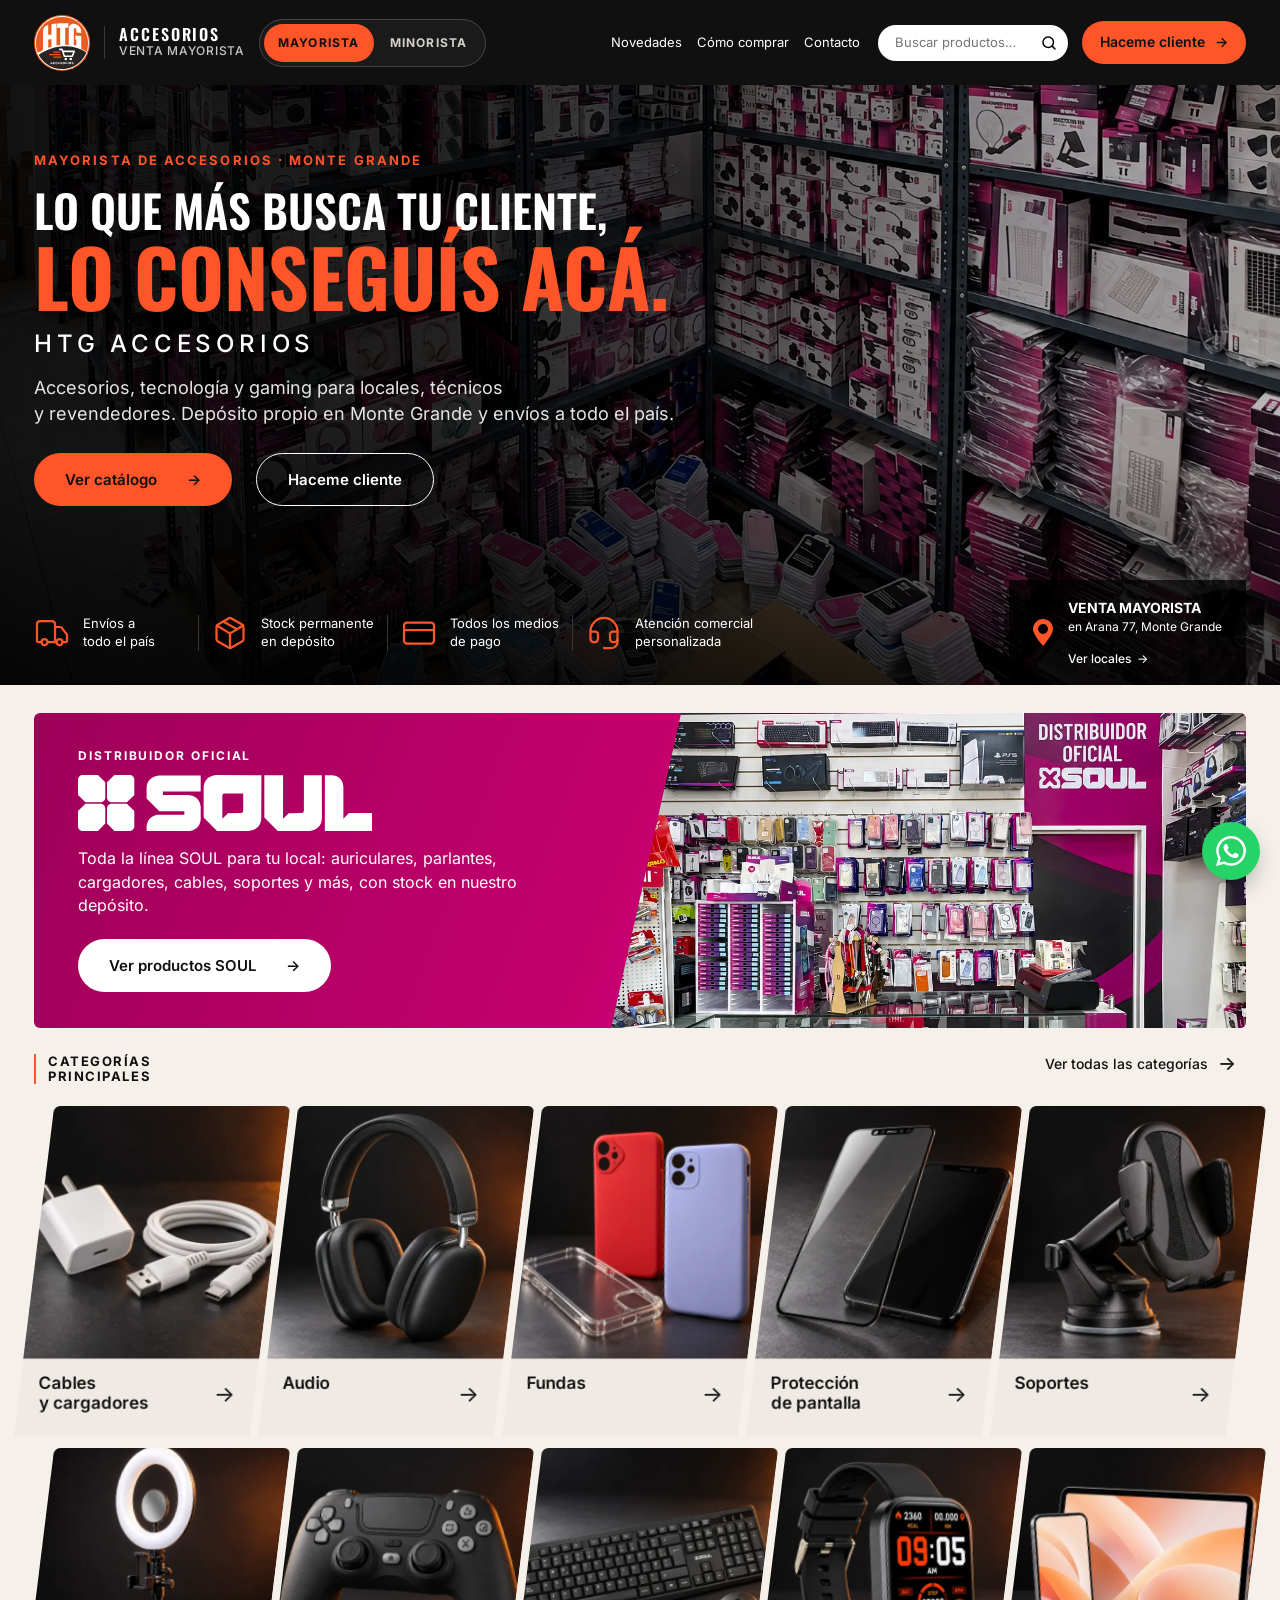
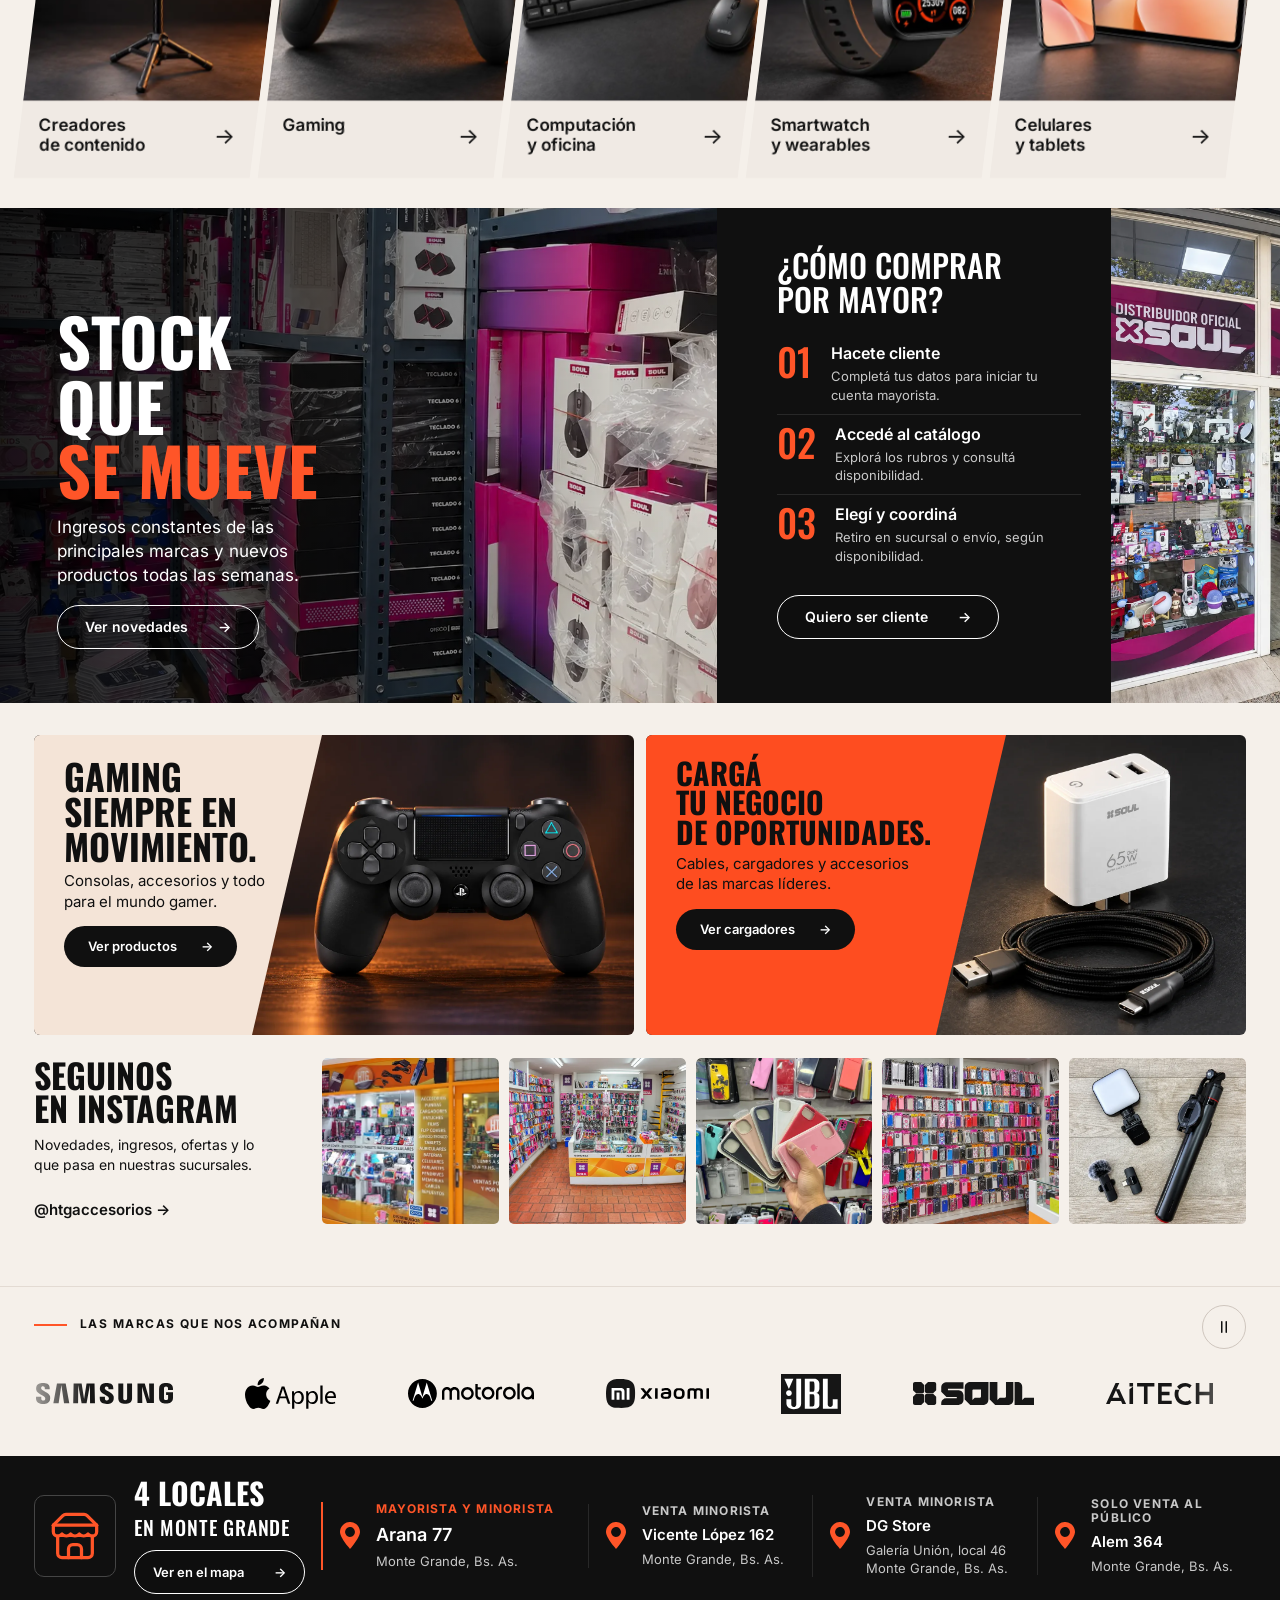
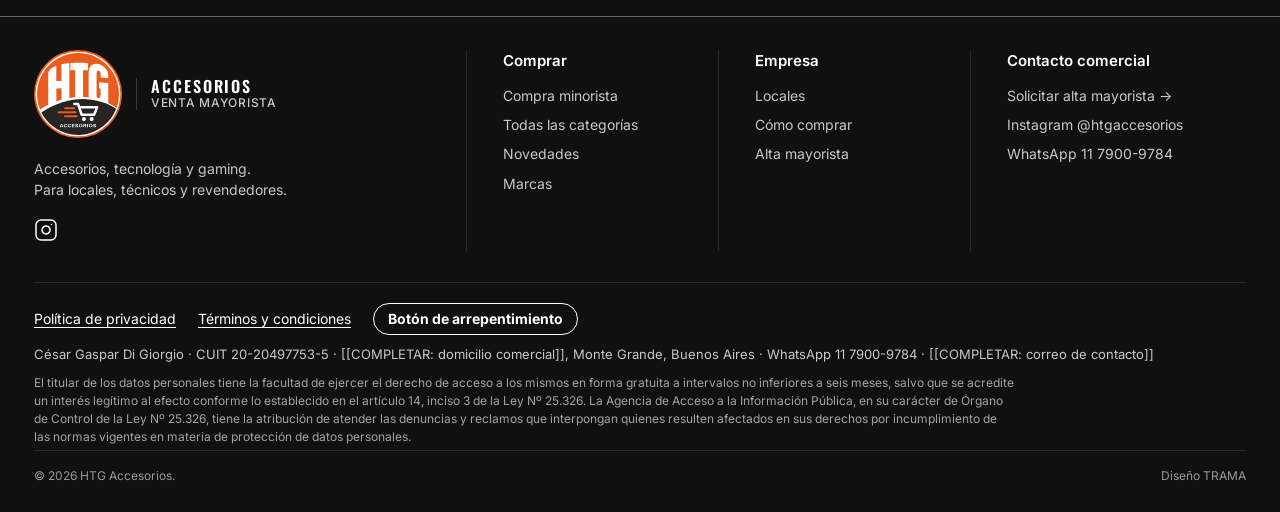
==== commit 1637ae35: "WhatsApp central, botón flotante y datos del titular - Botón flotante de WhatsApp (+54 9 11 7900-978" ====
--- a/index.html
+++ b/index.html
@@ -71,6 +71,6 @@
 
     <section class="locations" id="locales" aria-labelledby="locations-title"><div class="container location-layout"><div class="locations-lead"><span class="store-symbol" aria-hidden="true"><svg viewBox="0 0 24 24"><path d="m2 7 4.41-4.41A2 2 0 0 1 7.83 2h8.34a2 2 0 0 1 1.42.59L22 7"/><path d="M4 12v8a2 2 0 0 0 2 2h12a2 2 0 0 0 2-2v-8"/><path d="M15 22v-4a2 2 0 0 0-2-2h-2a2 2 0 0 0-2 2v4"/><path d="M2 7h20"/><path d="M22 7v3a2 2 0 0 1-2 2 2.7 2.7 0 0 1-2-.9 2.7 2.7 0 0 1-2 .9 2.7 2.7 0 0 1-2-.9 2.7 2.7 0 0 1-2 .9 2.7 2.7 0 0 1-2-.9 2.7 2.7 0 0 1-2 .9 2.7 2.7 0 0 1-2-.9 2.7 2.7 0 0 1-2 .9 2 2 0 0 1-2-2V7"/></svg></span><div><h2 id="locations-title">4 LOCALES<br><small>EN MONTE GRANDE</small></h2><a class="button button-outline" href="https://www.google.com/maps/search/?api=1&amp;query=HTG+Accesorios+Monte+Grande" target="_blank" rel="noopener">Ver en el mapa <span aria-hidden="true">→</span></a></div></div><a class="location-card is-main" href="https://www.google.com/maps/search/?api=1&amp;query=Arana+77+Monte+Grande+Buenos+Aires" target="_blank" rel="noopener"><span class="pin" aria-hidden="true"></span><p><span class="loc-tag">Mayorista y minorista</span><b>Arana 77</b><small>Monte Grande, Bs. As.</small></p></a><a class="location-card" href="https://www.google.com/maps/search/?api=1&amp;query=Vicente+L%C3%B3pez+162+Monte+Grande+Buenos+Aires" target="_blank" rel="noopener"><span class="pin" aria-hidden="true"></span><p><span class="loc-tag">Venta minorista</span><b>Vicente López 162</b><small>Monte Grande, Bs. As.</small></p></a><a class="location-card" href="https://www.google.com/maps/search/?api=1&amp;query=DG+Store+Galer%C3%ADa+Uni%C3%B3n+Monte+Grande+Buenos+Aires" target="_blank" rel="noopener"><span class="pin" aria-hidden="true"></span><p><span class="loc-tag">Venta minorista</span><b>DG Store</b><small>Galería Unión, local 46<br>Monte Grande, Bs. As.</small></p></a><a class="location-card" href="https://www.google.com/maps/search/?api=1&amp;query=Alem+364+Monte+Grande+Buenos+Aires" target="_blank" rel="noopener"><span class="pin" aria-hidden="true"></span><p><span class="loc-tag">Solo venta al público</span><b>Alem 364</b><small>Monte Grande, Bs. As.</small></p></a></div></section>
   </main>
-  <footer class="site-footer"><div class="container footer-grid"><div class="footer-brand"><a class="identity" href="index.html" aria-label="HTG Accesorios, inicio"><img class="identity-logo" src="assets/htg-logo.svg" alt="" width="160" height="160"><span class="identity-side"><b>ACCESORIOS</b><small>VENTA MAYORISTA</small></span></a><p>Accesorios, tecnología y gaming.<br>Para locales, técnicos y revendedores.</p><div class="social-links"><a href="https://www.instagram.com/htgaccesorios/" target="_blank" rel="noopener" aria-label="Instagram de HTG Accesorios"><svg viewBox="0 0 24 24" aria-hidden="true"><rect width="20" height="20" x="2" y="2" rx="5"/><path d="M16 11.37A4 4 0 1 1 12.63 8 4 4 0 0 1 16 11.37z"/><path d="M17.5 6.5h.01"/></svg></a></div></div><div><h3>Comprar</h3><a href="minorista.html">Compra minorista</a><a href="catalogo.html">Todas las categorías</a><a href="#novedades">Novedades</a><a href="#marcas">Marcas</a></div><div><h3>Empresa</h3><a href="#locales">Locales</a><a href="#como-comprar">Cómo comprar</a><a href="alta.html">Alta mayorista</a></div><div><h3>Contacto comercial</h3><a href="alta.html">Solicitar alta mayorista →</a><a href="https://www.instagram.com/htgaccesorios/" target="_blank" rel="noopener">Instagram @htgaccesorios</a></div></div><div class="container footer-legal"><nav class="footer-legal-links" aria-label="Información legal"><a href="privacidad.html">Política de privacidad</a><a href="terminos.html">Términos y condiciones</a><a class="footer-legal-boton" href="arrepentimiento.html">Botón de arrepentimiento</a></nav><p class="footer-legal-titular">[[COMPLETAR: razón social o nombre del titular]] · CUIT [[COMPLETAR: CUIT]] · [[COMPLETAR: domicilio comercial]], Monte Grande, Buenos Aires · [[COMPLETAR: correo de contacto]]</p><!-- DATA FISCAL (ARCA): pegar acá el código HTML que da ARCA en "Formulario 960 D → Banner en sitio web", generado con el dominio definitivo del sitio. --><p class="footer-legal-aaip">El titular de los datos personales tiene la facultad de ejercer el derecho de acceso a los mismos en forma gratuita a intervalos no inferiores a seis meses, salvo que se acredite un interés legítimo al efecto conforme lo establecido en el artículo 14, inciso 3 de la Ley Nº 25.326. La Agencia de Acceso a la Información Pública, en su carácter de Órgano de Control de la Ley Nº 25.326, tiene la atribución de atender las denuncias y reclamos que interpongan quienes resulten afectados en sus derechos por incumplimiento de las normas vigentes en materia de protección de datos personales.</p></div><div class="container footer-bottom"><span>© 2026 HTG Accesorios.</span><span>Diseño TRAMA</span></div></footer>
-</body>
+  <footer class="site-footer"><div class="container footer-grid"><div class="footer-brand"><a class="identity" href="index.html" aria-label="HTG Accesorios, inicio"><img class="identity-logo" src="assets/htg-logo.svg" alt="" width="160" height="160"><span class="identity-side"><b>ACCESORIOS</b><small>VENTA MAYORISTA</small></span></a><p>Accesorios, tecnología y gaming.<br>Para locales, técnicos y revendedores.</p><div class="social-links"><a href="https://www.instagram.com/htgaccesorios/" target="_blank" rel="noopener" aria-label="Instagram de HTG Accesorios"><svg viewBox="0 0 24 24" aria-hidden="true"><rect width="20" height="20" x="2" y="2" rx="5"/><path d="M16 11.37A4 4 0 1 1 12.63 8 4 4 0 0 1 16 11.37z"/><path d="M17.5 6.5h.01"/></svg></a></div></div><div><h3>Comprar</h3><a href="minorista.html">Compra minorista</a><a href="catalogo.html">Todas las categorías</a><a href="#novedades">Novedades</a><a href="#marcas">Marcas</a></div><div><h3>Empresa</h3><a href="#locales">Locales</a><a href="#como-comprar">Cómo comprar</a><a href="alta.html">Alta mayorista</a></div><div><h3>Contacto comercial</h3><a href="alta.html">Solicitar alta mayorista →</a><a href="https://www.instagram.com/htgaccesorios/" target="_blank" rel="noopener">Instagram @htgaccesorios</a><a href="https://wa.me/5491179009784" target="_blank" rel="noopener">WhatsApp 11 7900-9784</a></div></div><div class="container footer-legal"><nav class="footer-legal-links" aria-label="Información legal"><a href="privacidad.html">Política de privacidad</a><a href="terminos.html">Términos y condiciones</a><a class="footer-legal-boton" href="arrepentimiento.html">Botón de arrepentimiento</a></nav><p class="footer-legal-titular">César Gaspar Di Giorgio · CUIT 20-20497753-5 · [[COMPLETAR: domicilio comercial]], Monte Grande, Buenos Aires · WhatsApp <a href="https://wa.me/5491179009784" target="_blank" rel="noopener">11 7900-9784</a> · [[COMPLETAR: correo de contacto]]</p><!-- DATA FISCAL (ARCA): pegar acá el código HTML que da ARCA en "Formulario 960 D → Banner en sitio web", generado con el dominio definitivo del sitio. --><p class="footer-legal-aaip">El titular de los datos personales tiene la facultad de ejercer el derecho de acceso a los mismos en forma gratuita a intervalos no inferiores a seis meses, salvo que se acredite un interés legítimo al efecto conforme lo establecido en el artículo 14, inciso 3 de la Ley Nº 25.326. La Agencia de Acceso a la Información Pública, en su carácter de Órgano de Control de la Ley Nº 25.326, tiene la atribución de atender las denuncias y reclamos que interpongan quienes resulten afectados en sus derechos por incumplimiento de las normas vigentes en materia de protección de datos personales.</p></div><div class="container footer-bottom"><span>© 2026 HTG Accesorios.</span><span>Diseño TRAMA</span></div></footer>
+<a class="wa-float" href="https://wa.me/5491179009784?text=Hola%20HTG%2C%20quiero%20informaci%C3%B3n%20para%20comprar%20por%20mayor." target="_blank" rel="noopener" aria-label="Escribinos por WhatsApp" data-wa><svg viewBox="0 0 24 24" aria-hidden="true"><path d="M17.472 14.382c-.297-.149-1.758-.867-2.03-.967-.273-.099-.471-.148-.67.15-.197.297-.767.966-.94 1.164-.173.199-.347.223-.644.075-.297-.15-1.255-.463-2.39-1.475-.883-.788-1.48-1.761-1.653-2.059-.173-.297-.018-.458.13-.606.134-.133.298-.347.446-.52.149-.174.198-.298.298-.497.099-.198.05-.371-.025-.52-.075-.149-.669-1.612-.916-2.207-.242-.579-.487-.5-.669-.51-.173-.008-.371-.01-.57-.01-.198 0-.52.074-.792.372-.272.297-1.04 1.016-1.04 2.479 0 1.462 1.065 2.875 1.213 3.074.149.198 2.096 3.2 5.077 4.487.709.306 1.262.489 1.694.625.712.227 1.36.195 1.871.118.571-.085 1.758-.719 2.006-1.413.248-.694.248-1.289.173-1.413-.074-.124-.272-.198-.57-.347m-5.421 7.403h-.004a9.87 9.87 0 0 1-5.031-1.378l-.361-.214-3.741.982.998-3.648-.235-.374a9.86 9.86 0 0 1-1.51-5.26c.001-5.45 4.436-9.884 9.888-9.884 2.64 0 5.122 1.03 6.988 2.898a9.825 9.825 0 0 1 2.893 6.994c-.003 5.45-4.437 9.884-9.885 9.884m8.413-18.297A11.815 11.815 0 0 0 12.05 0C5.495 0 .16 5.335.157 11.892c0 2.096.547 4.142 1.588 5.945L.057 24l6.305-1.654a11.882 11.882 0 0 0 5.683 1.448h.005c6.554 0 11.89-5.335 11.893-11.893a11.821 11.821 0 0 0-3.48-8.413Z"/></svg></a></body>
 </html>
--- a/styles.css
+++ b/styles.css
@@ -81,6 +81,8 @@
 .legal-wrap{max-width:780px;padding:30px 0 80px}.legal-page h1{font-family:var(--display);font-weight:700;font-size:clamp(36px,4vw,56px);line-height:1.02;text-transform:uppercase;margin:0 0 8px}.legal-fecha{color:var(--muted);font-size:14px;margin:0 0 28px}.legal-wrap h2{font-size:20px;font-weight:700;margin:32px 0 10px}.legal-wrap p,.legal-wrap li{font-size:16px;line-height:1.6}.legal-wrap ul{padding-left:20px}.legal-wrap a{text-decoration:underline;text-underline-offset:.2em}.legal-aaip{font-size:14px!important;color:var(--muted)}
 .form-consent{margin:18px 0 0;font-size:13px;line-height:1.45;color:var(--muted)}.form-consent a{text-decoration:underline;text-underline-offset:.2em;color:var(--ink)}.legal-signup h1{margin-bottom:16px}.legal-nota{font-size:14px;color:var(--muted)}.legal-nota a{text-decoration:underline}.arrep-code{font-family:var(--display);font-size:clamp(28px,3vw,40px);font-weight:700;letter-spacing:.04em;margin:0 0 12px;color:var(--ink)}
 @media(max-width:700px){.footer-legal-links{gap:2px 16px}.footer-legal-links a{min-height:40px}.legal-wrap{padding-top:20px}}
+/* WhatsApp flotante (05/10/2026): número central, mensaje según la sección o el producto. */
+.wa-float{position:fixed;z-index:39;right:max(20px,env(safe-area-inset-right));bottom:max(20px,env(safe-area-inset-bottom));width:58px;height:58px;border-radius:50%;background:#25d366;color:#fff;display:grid;place-items:center;box-shadow:0 10px 26px -8px rgba(0,0,0,.45);transition:transform .2s var(--ease),box-shadow .2s}.wa-float svg{width:30px;height:30px;fill:currentColor}.wa-float:hover{transform:scale(1.06);box-shadow:0 14px 30px -8px rgba(0,0,0,.5)}.wa-float:focus-visible{outline:3px solid var(--ink);outline-offset:3px}@media(max-width:700px){.wa-float{width:54px;height:54px;right:16px;bottom:16px}.wa-float svg{width:28px;height:28px}}@media print{.wa-float{display:none}}
 /* Selector Mayorista / Minorista dentro del encabezado, al lado del logo (04/10/2026) */
 .channel-switch{display:inline-flex;flex:0 0 auto;gap:2px;padding:4px;border:1px solid #4a4542;border-radius:999px;background:#1a1a1a}.channel-switch a{display:inline-flex;align-items:center;justify-content:center;min-height:38px;padding:0 20px;border-radius:999px;font-size:13px;font-weight:700;letter-spacing:.1em;text-transform:uppercase;color:#d4d0cb;transition:background-color .2s,color .2s}.channel-switch a:hover{color:#fff;background:#2a2a2a}.channel-switch a[aria-current]{background:var(--orange);color:var(--ink)}
 @media(max-width:1340px){.channel-switch a{padding:0 14px;font-size:12px}}
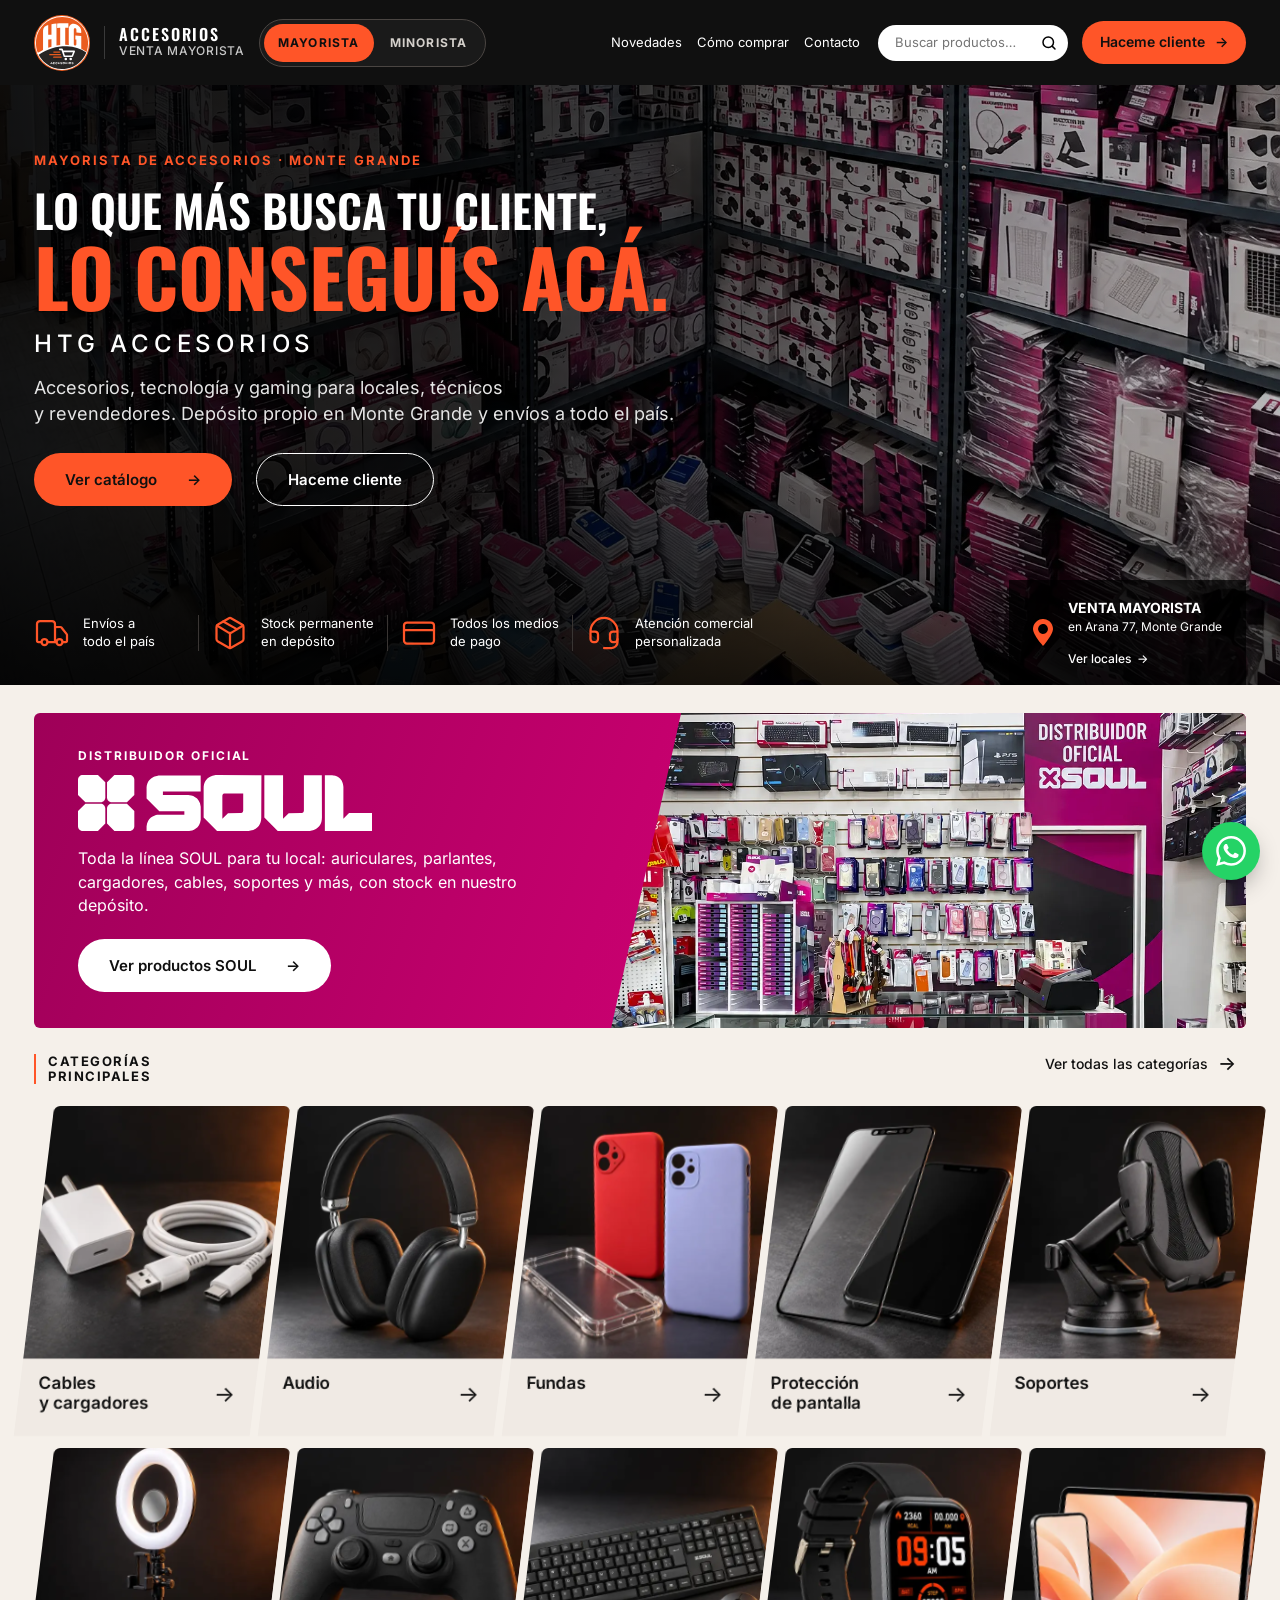
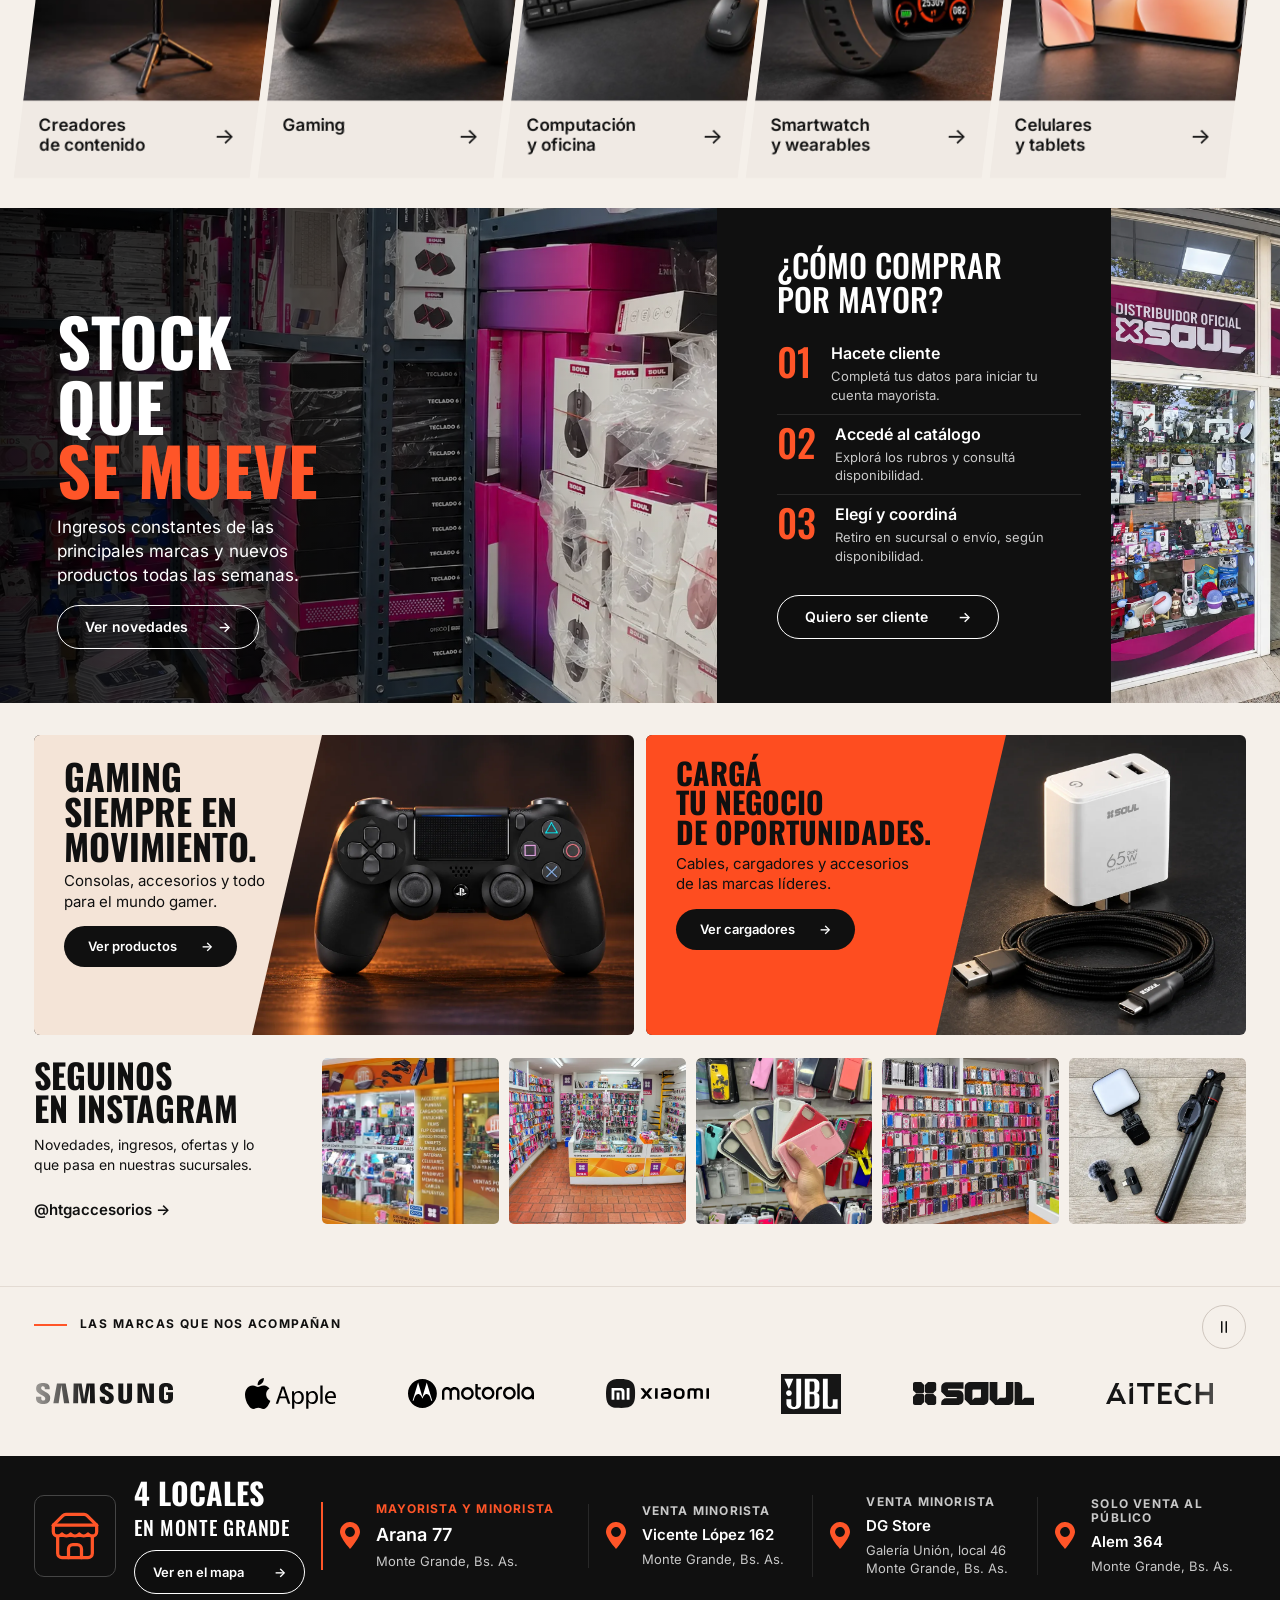
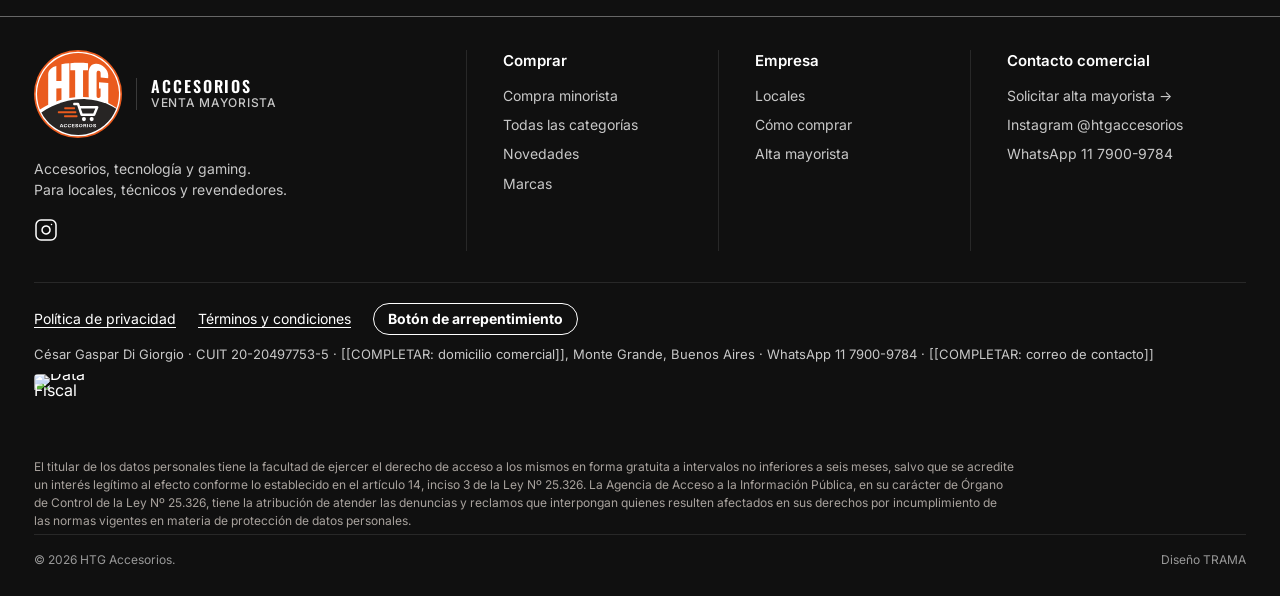
==== commit 9bb3aa52: "Data Fiscal de ARCA en el pie de todas las páginas Código F960/D generado por el titular para la dir" ====
--- a/index.html
+++ b/index.html
@@ -71,6 +71,6 @@
 
     <section class="locations" id="locales" aria-labelledby="locations-title"><div class="container location-layout"><div class="locations-lead"><span class="store-symbol" aria-hidden="true"><svg viewBox="0 0 24 24"><path d="m2 7 4.41-4.41A2 2 0 0 1 7.83 2h8.34a2 2 0 0 1 1.42.59L22 7"/><path d="M4 12v8a2 2 0 0 0 2 2h12a2 2 0 0 0 2-2v-8"/><path d="M15 22v-4a2 2 0 0 0-2-2h-2a2 2 0 0 0-2 2v4"/><path d="M2 7h20"/><path d="M22 7v3a2 2 0 0 1-2 2 2.7 2.7 0 0 1-2-.9 2.7 2.7 0 0 1-2 .9 2.7 2.7 0 0 1-2-.9 2.7 2.7 0 0 1-2 .9 2.7 2.7 0 0 1-2-.9 2.7 2.7 0 0 1-2 .9 2.7 2.7 0 0 1-2-.9 2.7 2.7 0 0 1-2 .9 2 2 0 0 1-2-2V7"/></svg></span><div><h2 id="locations-title">4 LOCALES<br><small>EN MONTE GRANDE</small></h2><a class="button button-outline" href="https://www.google.com/maps/search/?api=1&amp;query=HTG+Accesorios+Monte+Grande" target="_blank" rel="noopener">Ver en el mapa <span aria-hidden="true">→</span></a></div></div><a class="location-card is-main" href="https://www.google.com/maps/search/?api=1&amp;query=Arana+77+Monte+Grande+Buenos+Aires" target="_blank" rel="noopener"><span class="pin" aria-hidden="true"></span><p><span class="loc-tag">Mayorista y minorista</span><b>Arana 77</b><small>Monte Grande, Bs. As.</small></p></a><a class="location-card" href="https://www.google.com/maps/search/?api=1&amp;query=Vicente+L%C3%B3pez+162+Monte+Grande+Buenos+Aires" target="_blank" rel="noopener"><span class="pin" aria-hidden="true"></span><p><span class="loc-tag">Venta minorista</span><b>Vicente López 162</b><small>Monte Grande, Bs. As.</small></p></a><a class="location-card" href="https://www.google.com/maps/search/?api=1&amp;query=DG+Store+Galer%C3%ADa+Uni%C3%B3n+Monte+Grande+Buenos+Aires" target="_blank" rel="noopener"><span class="pin" aria-hidden="true"></span><p><span class="loc-tag">Venta minorista</span><b>DG Store</b><small>Galería Unión, local 46<br>Monte Grande, Bs. As.</small></p></a><a class="location-card" href="https://www.google.com/maps/search/?api=1&amp;query=Alem+364+Monte+Grande+Buenos+Aires" target="_blank" rel="noopener"><span class="pin" aria-hidden="true"></span><p><span class="loc-tag">Solo venta al público</span><b>Alem 364</b><small>Monte Grande, Bs. As.</small></p></a></div></section>
   </main>
-  <footer class="site-footer"><div class="container footer-grid"><div class="footer-brand"><a class="identity" href="index.html" aria-label="HTG Accesorios, inicio"><img class="identity-logo" src="assets/htg-logo.svg" alt="" width="160" height="160"><span class="identity-side"><b>ACCESORIOS</b><small>VENTA MAYORISTA</small></span></a><p>Accesorios, tecnología y gaming.<br>Para locales, técnicos y revendedores.</p><div class="social-links"><a href="https://www.instagram.com/htgaccesorios/" target="_blank" rel="noopener" aria-label="Instagram de HTG Accesorios"><svg viewBox="0 0 24 24" aria-hidden="true"><rect width="20" height="20" x="2" y="2" rx="5"/><path d="M16 11.37A4 4 0 1 1 12.63 8 4 4 0 0 1 16 11.37z"/><path d="M17.5 6.5h.01"/></svg></a></div></div><div><h3>Comprar</h3><a href="minorista.html">Compra minorista</a><a href="catalogo.html">Todas las categorías</a><a href="#novedades">Novedades</a><a href="#marcas">Marcas</a></div><div><h3>Empresa</h3><a href="#locales">Locales</a><a href="#como-comprar">Cómo comprar</a><a href="alta.html">Alta mayorista</a></div><div><h3>Contacto comercial</h3><a href="alta.html">Solicitar alta mayorista →</a><a href="https://www.instagram.com/htgaccesorios/" target="_blank" rel="noopener">Instagram @htgaccesorios</a><a href="https://wa.me/5491179009784" target="_blank" rel="noopener">WhatsApp 11 7900-9784</a></div></div><div class="container footer-legal"><nav class="footer-legal-links" aria-label="Información legal"><a href="privacidad.html">Política de privacidad</a><a href="terminos.html">Términos y condiciones</a><a class="footer-legal-boton" href="arrepentimiento.html">Botón de arrepentimiento</a></nav><p class="footer-legal-titular">César Gaspar Di Giorgio · CUIT 20-20497753-5 · [[COMPLETAR: domicilio comercial]], Monte Grande, Buenos Aires · WhatsApp <a href="https://wa.me/5491179009784" target="_blank" rel="noopener">11 7900-9784</a> · [[COMPLETAR: correo de contacto]]</p><!-- DATA FISCAL (ARCA): pegar acá el código HTML que da ARCA en "Formulario 960 D → Banner en sitio web", generado con el dominio definitivo del sitio. --><p class="footer-legal-aaip">El titular de los datos personales tiene la facultad de ejercer el derecho de acceso a los mismos en forma gratuita a intervalos no inferiores a seis meses, salvo que se acredite un interés legítimo al efecto conforme lo establecido en el artículo 14, inciso 3 de la Ley Nº 25.326. La Agencia de Acceso a la Información Pública, en su carácter de Órgano de Control de la Ley Nº 25.326, tiene la atribución de atender las denuncias y reclamos que interpongan quienes resulten afectados en sus derechos por incumplimiento de las normas vigentes en materia de protección de datos personales.</p></div><div class="container footer-bottom"><span>© 2026 HTG Accesorios.</span><span>Diseño TRAMA</span></div></footer>
+  <footer class="site-footer"><div class="container footer-grid"><div class="footer-brand"><a class="identity" href="index.html" aria-label="HTG Accesorios, inicio"><img class="identity-logo" src="assets/htg-logo.svg" alt="" width="160" height="160"><span class="identity-side"><b>ACCESORIOS</b><small>VENTA MAYORISTA</small></span></a><p>Accesorios, tecnología y gaming.<br>Para locales, técnicos y revendedores.</p><div class="social-links"><a href="https://www.instagram.com/htgaccesorios/" target="_blank" rel="noopener" aria-label="Instagram de HTG Accesorios"><svg viewBox="0 0 24 24" aria-hidden="true"><rect width="20" height="20" x="2" y="2" rx="5"/><path d="M16 11.37A4 4 0 1 1 12.63 8 4 4 0 0 1 16 11.37z"/><path d="M17.5 6.5h.01"/></svg></a></div></div><div><h3>Comprar</h3><a href="minorista.html">Compra minorista</a><a href="catalogo.html">Todas las categorías</a><a href="#novedades">Novedades</a><a href="#marcas">Marcas</a></div><div><h3>Empresa</h3><a href="#locales">Locales</a><a href="#como-comprar">Cómo comprar</a><a href="alta.html">Alta mayorista</a></div><div><h3>Contacto comercial</h3><a href="alta.html">Solicitar alta mayorista →</a><a href="https://www.instagram.com/htgaccesorios/" target="_blank" rel="noopener">Instagram @htgaccesorios</a><a href="https://wa.me/5491179009784" target="_blank" rel="noopener">WhatsApp 11 7900-9784</a></div></div><div class="container footer-legal"><nav class="footer-legal-links" aria-label="Información legal"><a href="privacidad.html">Política de privacidad</a><a href="terminos.html">Términos y condiciones</a><a class="footer-legal-boton" href="arrepentimiento.html">Botón de arrepentimiento</a></nav><p class="footer-legal-titular">César Gaspar Di Giorgio · CUIT 20-20497753-5 · [[COMPLETAR: domicilio comercial]], Monte Grande, Buenos Aires · WhatsApp <a href="https://wa.me/5491179009784" target="_blank" rel="noopener">11 7900-9784</a> · [[COMPLETAR: correo de contacto]]</p><a class="footer-datafiscal" href="http://qr.afip.gob.ar/?qr=5H3Z8wrQzhMZwp0G0CiM3A,," target="_F960AFIPInfo" rel="noopener" aria-label="Data Fiscal de ARCA (se abre en otra pestaña)"><img src="https://www.afip.gob.ar/images/f960/DATAWEB.jpg" alt="Data Fiscal" width="54" height="74" loading="lazy"></a><p class="footer-legal-aaip">El titular de los datos personales tiene la facultad de ejercer el derecho de acceso a los mismos en forma gratuita a intervalos no inferiores a seis meses, salvo que se acredite un interés legítimo al efecto conforme lo establecido en el artículo 14, inciso 3 de la Ley Nº 25.326. La Agencia de Acceso a la Información Pública, en su carácter de Órgano de Control de la Ley Nº 25.326, tiene la atribución de atender las denuncias y reclamos que interpongan quienes resulten afectados en sus derechos por incumplimiento de las normas vigentes en materia de protección de datos personales.</p></div><div class="container footer-bottom"><span>© 2026 HTG Accesorios.</span><span>Diseño TRAMA</span></div></footer>
 <a class="wa-float" href="https://wa.me/5491179009784?text=Hola%20HTG%2C%20quiero%20informaci%C3%B3n%20para%20comprar%20por%20mayor." target="_blank" rel="noopener" aria-label="Escribinos por WhatsApp" data-wa><svg viewBox="0 0 24 24" aria-hidden="true"><path d="M17.472 14.382c-.297-.149-1.758-.867-2.03-.967-.273-.099-.471-.148-.67.15-.197.297-.767.966-.94 1.164-.173.199-.347.223-.644.075-.297-.15-1.255-.463-2.39-1.475-.883-.788-1.48-1.761-1.653-2.059-.173-.297-.018-.458.13-.606.134-.133.298-.347.446-.52.149-.174.198-.298.298-.497.099-.198.05-.371-.025-.52-.075-.149-.669-1.612-.916-2.207-.242-.579-.487-.5-.669-.51-.173-.008-.371-.01-.57-.01-.198 0-.52.074-.792.372-.272.297-1.04 1.016-1.04 2.479 0 1.462 1.065 2.875 1.213 3.074.149.198 2.096 3.2 5.077 4.487.709.306 1.262.489 1.694.625.712.227 1.36.195 1.871.118.571-.085 1.758-.719 2.006-1.413.248-.694.248-1.289.173-1.413-.074-.124-.272-.198-.57-.347m-5.421 7.403h-.004a9.87 9.87 0 0 1-5.031-1.378l-.361-.214-3.741.982.998-3.648-.235-.374a9.86 9.86 0 0 1-1.51-5.26c.001-5.45 4.436-9.884 9.888-9.884 2.64 0 5.122 1.03 6.988 2.898a9.825 9.825 0 0 1 2.893 6.994c-.003 5.45-4.437 9.884-9.885 9.884m8.413-18.297A11.815 11.815 0 0 0 12.05 0C5.495 0 .16 5.335.157 11.892c0 2.096.547 4.142 1.588 5.945L.057 24l6.305-1.654a11.882 11.882 0 0 0 5.683 1.448h.005c6.554 0 11.89-5.335 11.893-11.893a11.821 11.821 0 0 0-3.48-8.413Z"/></svg></a></body>
 </html>
--- a/styles.css
+++ b/styles.css
@@ -77,7 +77,7 @@
 .pdp-related{margin-top:64px}.pdp-related .section-heading h2{font-size:13px}
 @media(max-width:700px){.shop-grid{grid-template-columns:1fr 1fr;gap:10px}.pcard-body{padding:11px 12px 13px}.pcard-body b{font-size:14px}.pcard-price{font-size:12px}.pdp{grid-template-columns:1fr}.pdp-price{padding:18px}.pdp-actions .button{flex:1 1 100%}.shop .interior-header{padding:26px 0 28px}}
 /* Información legal (04/10/2026): pie, páginas de privacidad y términos, botón de arrepentimiento. */
-.footer-legal{border-top:1px solid var(--line-dark);padding:20px 0 4px;display:grid;gap:10px}.footer-legal-links{display:flex;flex-wrap:wrap;gap:4px 22px}.footer-legal-links a{display:inline-flex;align-items:center;min-height:32px;font-size:14px;color:#fff;text-decoration:underline;text-underline-offset:.2em}.footer-legal-links a:hover{color:var(--orange)}.footer-legal-links .footer-legal-boton{font-weight:700;text-decoration:none;border:1px solid #fff;border-radius:999px;padding:0 14px}.footer-legal-links .footer-legal-boton:hover{border-color:var(--orange)}.footer-legal-titular{margin:0;font-size:13px;color:var(--on-dark-muted)}.footer-legal-aaip{margin:0;font-size:12px;line-height:1.5;color:#a8a29d;max-width:980px}
+.footer-legal{border-top:1px solid var(--line-dark);padding:20px 0 4px;display:grid;gap:10px}.footer-legal-links{display:flex;flex-wrap:wrap;gap:4px 22px}.footer-legal-links a{display:inline-flex;align-items:center;min-height:32px;font-size:14px;color:#fff;text-decoration:underline;text-underline-offset:.2em}.footer-legal-links a:hover{color:var(--orange)}.footer-legal-links .footer-legal-boton{font-weight:700;text-decoration:none;border:1px solid #fff;border-radius:999px;padding:0 14px}.footer-legal-links .footer-legal-boton:hover{border-color:var(--orange)}.footer-datafiscal{display:inline-block;width:max-content;line-height:0;border-radius:4px;overflow:hidden}.footer-datafiscal img{display:block;width:54px;height:auto}.footer-legal-titular{margin:0;font-size:13px;color:var(--on-dark-muted)}.footer-legal-aaip{margin:0;font-size:12px;line-height:1.5;color:#a8a29d;max-width:980px}
 .legal-wrap{max-width:780px;padding:30px 0 80px}.legal-page h1{font-family:var(--display);font-weight:700;font-size:clamp(36px,4vw,56px);line-height:1.02;text-transform:uppercase;margin:0 0 8px}.legal-fecha{color:var(--muted);font-size:14px;margin:0 0 28px}.legal-wrap h2{font-size:20px;font-weight:700;margin:32px 0 10px}.legal-wrap p,.legal-wrap li{font-size:16px;line-height:1.6}.legal-wrap ul{padding-left:20px}.legal-wrap a{text-decoration:underline;text-underline-offset:.2em}.legal-aaip{font-size:14px!important;color:var(--muted)}
 .form-consent{margin:18px 0 0;font-size:13px;line-height:1.45;color:var(--muted)}.form-consent a{text-decoration:underline;text-underline-offset:.2em;color:var(--ink)}.legal-signup h1{margin-bottom:16px}.legal-nota{font-size:14px;color:var(--muted)}.legal-nota a{text-decoration:underline}.arrep-code{font-family:var(--display);font-size:clamp(28px,3vw,40px);font-weight:700;letter-spacing:.04em;margin:0 0 12px;color:var(--ink)}
 @media(max-width:700px){.footer-legal-links{gap:2px 16px}.footer-legal-links a{min-height:40px}.legal-wrap{padding-top:20px}}
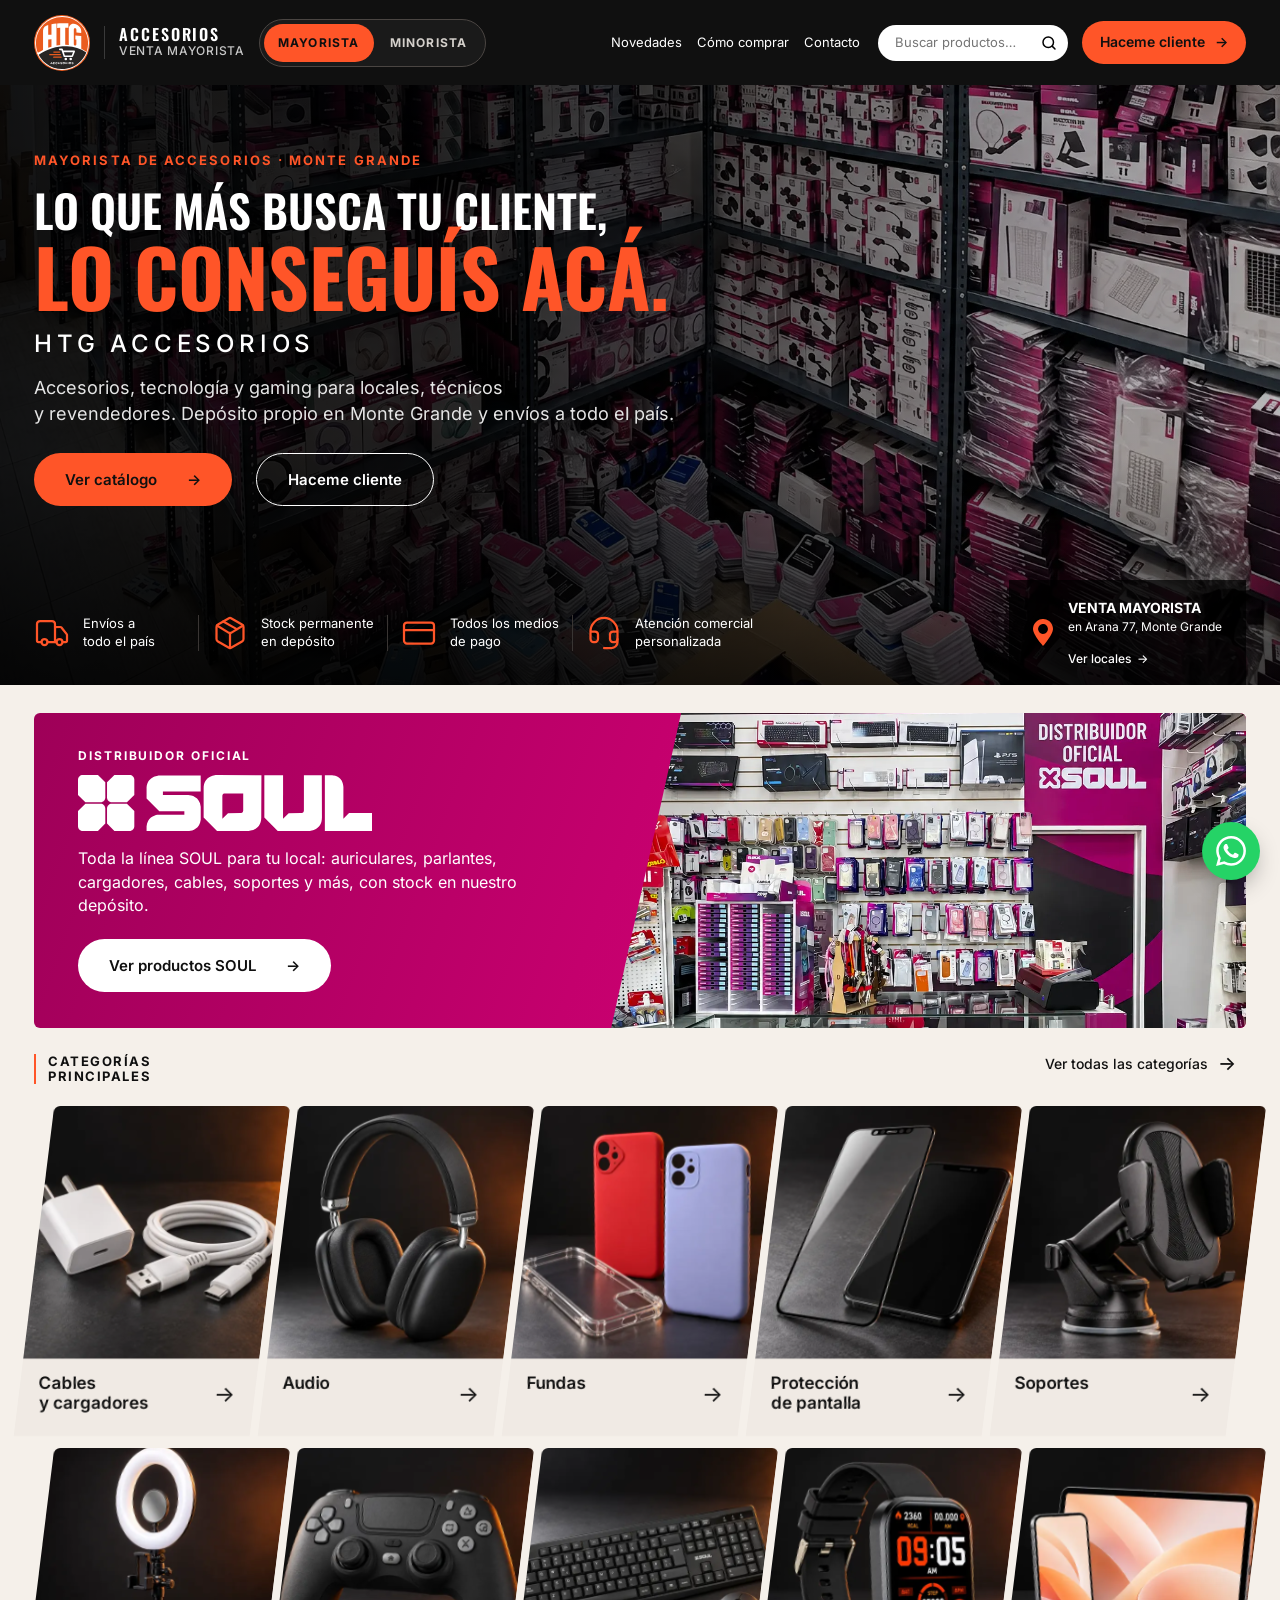
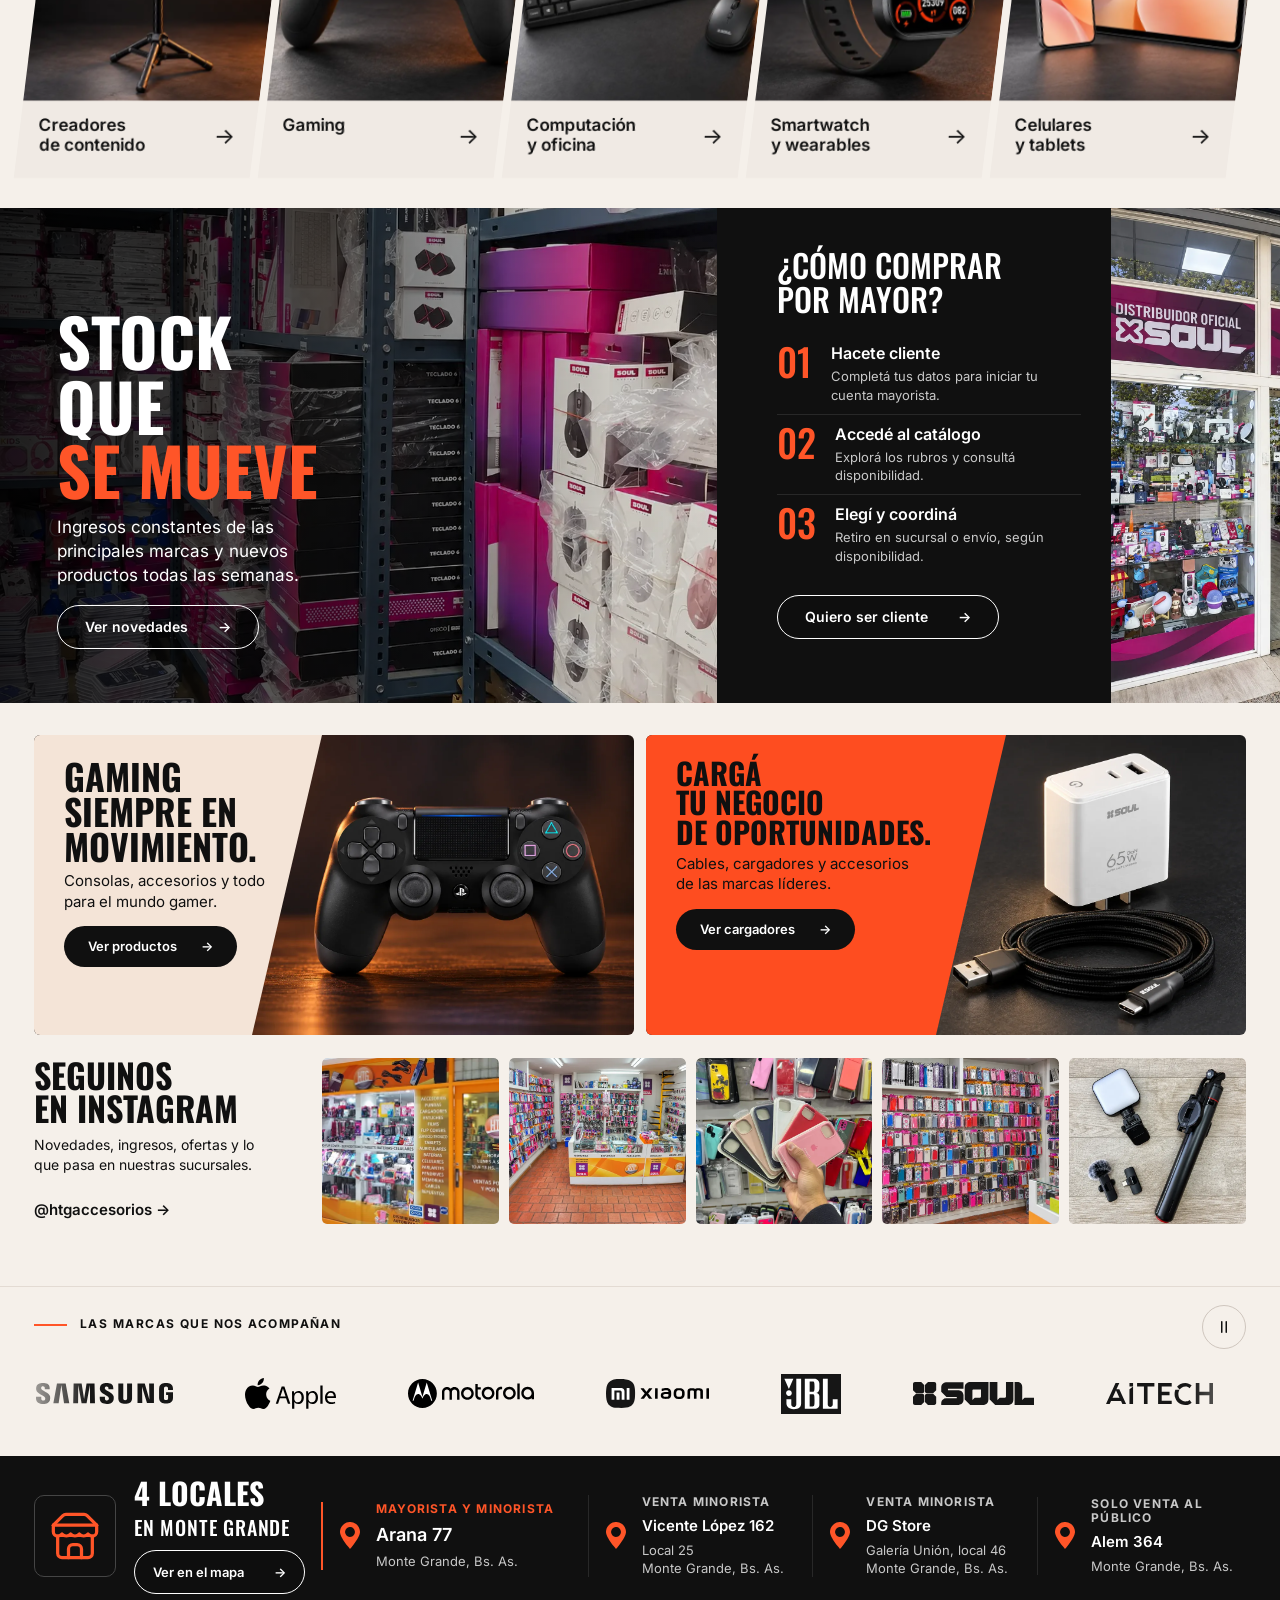
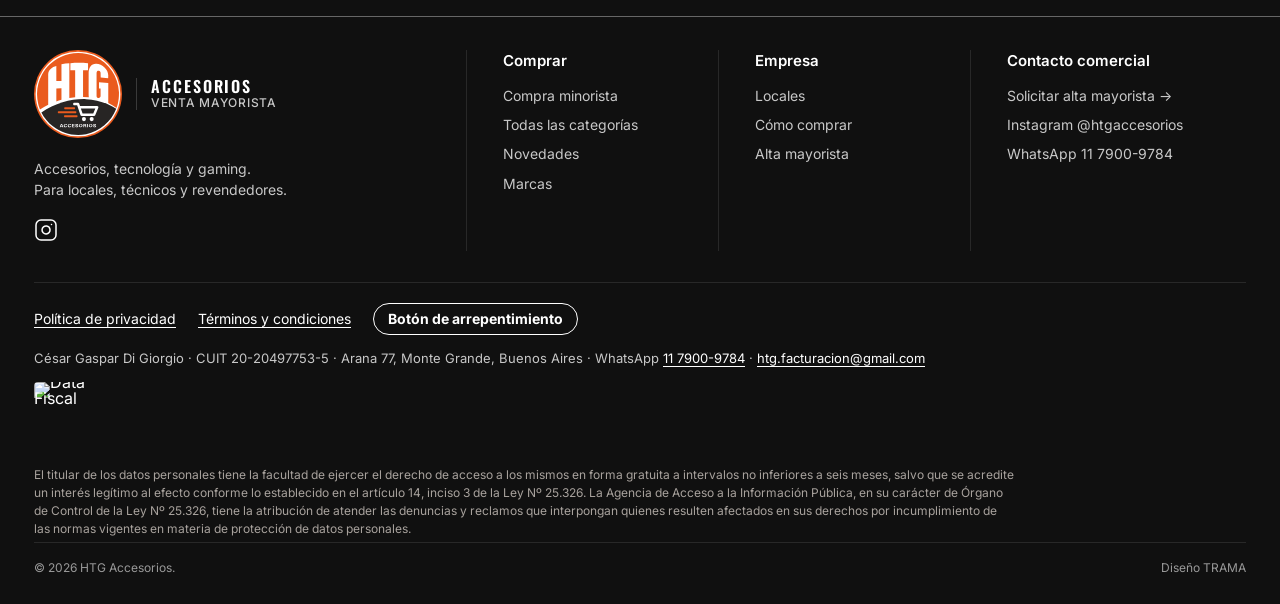
==== commit 41965e04: "Datos del titular completos: Arana 77, correo, medios de pago y Vicente López 162 local 25 - Pie de " ====
--- a/index.html
+++ b/index.html
@@ -69,8 +69,8 @@
 
     <section class="brands-section" id="marcas" aria-labelledby="brands-title"><div class="container"><div class="section-heading brands-heading"><h2 id="brands-title">LAS MARCAS QUE NOS ACOMPAÑAN</h2><button type="button" class="marquee-toggle" aria-pressed="false" aria-label="Pausar la cinta de marcas"><svg viewBox="0 0 24 24" aria-hidden="true"><path class="i-pause" d="M9 5v14M15 5v14"/><path class="i-play" d="m8 5 11 7-11 7z"/></svg></button></div></div><div class="marquee" data-marquee><ul class="marquee-track" aria-label="Marcas que trabajamos"><li><img class="brand-samsung" src="assets/marcas/samsung.svg" alt="Samsung" loading="lazy"></li><li><img class="brand-apple" src="assets/marcas/apple.svg" alt="Apple" loading="lazy"></li><li><img class="brand-motorola" src="assets/marcas/motorola.svg" alt="Motorola" loading="lazy"></li><li><img class="brand-xiaomi" src="assets/marcas/xiaomi.svg" alt="Xiaomi" loading="lazy"></li><li><img class="brand-jbl" src="assets/marcas/jbl.svg" alt="JBL" loading="lazy"></li><li><img class="brand-soul" src="assets/marcas/soul.svg" alt="SOUL" loading="lazy"></li><li><img class="brand-aitech" src="assets/marcas/aitech.svg" alt="Aitech" loading="lazy"></li><li><img class="brand-pro21" src="assets/marcas/pro21.svg" alt="Pro21" loading="lazy"></li><li><img class="brand-send" src="assets/marcas/send.svg" alt="Send+" loading="lazy"></li><li aria-hidden="true"><img class="brand-samsung" src="assets/marcas/samsung.svg" alt="" loading="lazy"></li><li aria-hidden="true"><img class="brand-apple" src="assets/marcas/apple.svg" alt="" loading="lazy"></li><li aria-hidden="true"><img class="brand-motorola" src="assets/marcas/motorola.svg" alt="" loading="lazy"></li><li aria-hidden="true"><img class="brand-xiaomi" src="assets/marcas/xiaomi.svg" alt="" loading="lazy"></li><li aria-hidden="true"><img class="brand-jbl" src="assets/marcas/jbl.svg" alt="" loading="lazy"></li><li aria-hidden="true"><img class="brand-soul" src="assets/marcas/soul.svg" alt="" loading="lazy"></li><li aria-hidden="true"><img class="brand-aitech" src="assets/marcas/aitech.svg" alt="" loading="lazy"></li><li aria-hidden="true"><img class="brand-pro21" src="assets/marcas/pro21.svg" alt="" loading="lazy"></li><li aria-hidden="true"><img class="brand-send" src="assets/marcas/send.svg" alt="" loading="lazy"></li></ul></div></section>
 
-    <section class="locations" id="locales" aria-labelledby="locations-title"><div class="container location-layout"><div class="locations-lead"><span class="store-symbol" aria-hidden="true"><svg viewBox="0 0 24 24"><path d="m2 7 4.41-4.41A2 2 0 0 1 7.83 2h8.34a2 2 0 0 1 1.42.59L22 7"/><path d="M4 12v8a2 2 0 0 0 2 2h12a2 2 0 0 0 2-2v-8"/><path d="M15 22v-4a2 2 0 0 0-2-2h-2a2 2 0 0 0-2 2v4"/><path d="M2 7h20"/><path d="M22 7v3a2 2 0 0 1-2 2 2.7 2.7 0 0 1-2-.9 2.7 2.7 0 0 1-2 .9 2.7 2.7 0 0 1-2-.9 2.7 2.7 0 0 1-2 .9 2.7 2.7 0 0 1-2-.9 2.7 2.7 0 0 1-2 .9 2.7 2.7 0 0 1-2-.9 2.7 2.7 0 0 1-2 .9 2 2 0 0 1-2-2V7"/></svg></span><div><h2 id="locations-title">4 LOCALES<br><small>EN MONTE GRANDE</small></h2><a class="button button-outline" href="https://www.google.com/maps/search/?api=1&amp;query=HTG+Accesorios+Monte+Grande" target="_blank" rel="noopener">Ver en el mapa <span aria-hidden="true">→</span></a></div></div><a class="location-card is-main" href="https://www.google.com/maps/search/?api=1&amp;query=Arana+77+Monte+Grande+Buenos+Aires" target="_blank" rel="noopener"><span class="pin" aria-hidden="true"></span><p><span class="loc-tag">Mayorista y minorista</span><b>Arana 77</b><small>Monte Grande, Bs. As.</small></p></a><a class="location-card" href="https://www.google.com/maps/search/?api=1&amp;query=Vicente+L%C3%B3pez+162+Monte+Grande+Buenos+Aires" target="_blank" rel="noopener"><span class="pin" aria-hidden="true"></span><p><span class="loc-tag">Venta minorista</span><b>Vicente López 162</b><small>Monte Grande, Bs. As.</small></p></a><a class="location-card" href="https://www.google.com/maps/search/?api=1&amp;query=DG+Store+Galer%C3%ADa+Uni%C3%B3n+Monte+Grande+Buenos+Aires" target="_blank" rel="noopener"><span class="pin" aria-hidden="true"></span><p><span class="loc-tag">Venta minorista</span><b>DG Store</b><small>Galería Unión, local 46<br>Monte Grande, Bs. As.</small></p></a><a class="location-card" href="https://www.google.com/maps/search/?api=1&amp;query=Alem+364+Monte+Grande+Buenos+Aires" target="_blank" rel="noopener"><span class="pin" aria-hidden="true"></span><p><span class="loc-tag">Solo venta al público</span><b>Alem 364</b><small>Monte Grande, Bs. As.</small></p></a></div></section>
+    <section class="locations" id="locales" aria-labelledby="locations-title"><div class="container location-layout"><div class="locations-lead"><span class="store-symbol" aria-hidden="true"><svg viewBox="0 0 24 24"><path d="m2 7 4.41-4.41A2 2 0 0 1 7.83 2h8.34a2 2 0 0 1 1.42.59L22 7"/><path d="M4 12v8a2 2 0 0 0 2 2h12a2 2 0 0 0 2-2v-8"/><path d="M15 22v-4a2 2 0 0 0-2-2h-2a2 2 0 0 0-2 2v4"/><path d="M2 7h20"/><path d="M22 7v3a2 2 0 0 1-2 2 2.7 2.7 0 0 1-2-.9 2.7 2.7 0 0 1-2 .9 2.7 2.7 0 0 1-2-.9 2.7 2.7 0 0 1-2 .9 2.7 2.7 0 0 1-2-.9 2.7 2.7 0 0 1-2 .9 2.7 2.7 0 0 1-2-.9 2.7 2.7 0 0 1-2 .9 2 2 0 0 1-2-2V7"/></svg></span><div><h2 id="locations-title">4 LOCALES<br><small>EN MONTE GRANDE</small></h2><a class="button button-outline" href="https://www.google.com/maps/search/?api=1&amp;query=HTG+Accesorios+Monte+Grande" target="_blank" rel="noopener">Ver en el mapa <span aria-hidden="true">→</span></a></div></div><a class="location-card is-main" href="https://www.google.com/maps/search/?api=1&amp;query=Arana+77+Monte+Grande+Buenos+Aires" target="_blank" rel="noopener"><span class="pin" aria-hidden="true"></span><p><span class="loc-tag">Mayorista y minorista</span><b>Arana 77</b><small>Monte Grande, Bs. As.</small></p></a><a class="location-card" href="https://www.google.com/maps/search/?api=1&amp;query=Vicente+L%C3%B3pez+162+Monte+Grande+Buenos+Aires" target="_blank" rel="noopener"><span class="pin" aria-hidden="true"></span><p><span class="loc-tag">Venta minorista</span><b>Vicente López 162</b><small>Local 25<br>Monte Grande, Bs. As.</small></p></a><a class="location-card" href="https://www.google.com/maps/search/?api=1&amp;query=DG+Store+Galer%C3%ADa+Uni%C3%B3n+Monte+Grande+Buenos+Aires" target="_blank" rel="noopener"><span class="pin" aria-hidden="true"></span><p><span class="loc-tag">Venta minorista</span><b>DG Store</b><small>Galería Unión, local 46<br>Monte Grande, Bs. As.</small></p></a><a class="location-card" href="https://www.google.com/maps/search/?api=1&amp;query=Alem+364+Monte+Grande+Buenos+Aires" target="_blank" rel="noopener"><span class="pin" aria-hidden="true"></span><p><span class="loc-tag">Solo venta al público</span><b>Alem 364</b><small>Monte Grande, Bs. As.</small></p></a></div></section>
   </main>
-  <footer class="site-footer"><div class="container footer-grid"><div class="footer-brand"><a class="identity" href="index.html" aria-label="HTG Accesorios, inicio"><img class="identity-logo" src="assets/htg-logo.svg" alt="" width="160" height="160"><span class="identity-side"><b>ACCESORIOS</b><small>VENTA MAYORISTA</small></span></a><p>Accesorios, tecnología y gaming.<br>Para locales, técnicos y revendedores.</p><div class="social-links"><a href="https://www.instagram.com/htgaccesorios/" target="_blank" rel="noopener" aria-label="Instagram de HTG Accesorios"><svg viewBox="0 0 24 24" aria-hidden="true"><rect width="20" height="20" x="2" y="2" rx="5"/><path d="M16 11.37A4 4 0 1 1 12.63 8 4 4 0 0 1 16 11.37z"/><path d="M17.5 6.5h.01"/></svg></a></div></div><div><h3>Comprar</h3><a href="minorista.html">Compra minorista</a><a href="catalogo.html">Todas las categorías</a><a href="#novedades">Novedades</a><a href="#marcas">Marcas</a></div><div><h3>Empresa</h3><a href="#locales">Locales</a><a href="#como-comprar">Cómo comprar</a><a href="alta.html">Alta mayorista</a></div><div><h3>Contacto comercial</h3><a href="alta.html">Solicitar alta mayorista →</a><a href="https://www.instagram.com/htgaccesorios/" target="_blank" rel="noopener">Instagram @htgaccesorios</a><a href="https://wa.me/5491179009784" target="_blank" rel="noopener">WhatsApp 11 7900-9784</a></div></div><div class="container footer-legal"><nav class="footer-legal-links" aria-label="Información legal"><a href="privacidad.html">Política de privacidad</a><a href="terminos.html">Términos y condiciones</a><a class="footer-legal-boton" href="arrepentimiento.html">Botón de arrepentimiento</a></nav><p class="footer-legal-titular">César Gaspar Di Giorgio · CUIT 20-20497753-5 · [[COMPLETAR: domicilio comercial]], Monte Grande, Buenos Aires · WhatsApp <a href="https://wa.me/5491179009784" target="_blank" rel="noopener">11 7900-9784</a> · [[COMPLETAR: correo de contacto]]</p><a class="footer-datafiscal" href="http://qr.afip.gob.ar/?qr=5H3Z8wrQzhMZwp0G0CiM3A,," target="_F960AFIPInfo" rel="noopener" aria-label="Data Fiscal de ARCA (se abre en otra pestaña)"><img src="https://www.afip.gob.ar/images/f960/DATAWEB.jpg" alt="Data Fiscal" width="54" height="74" loading="lazy"></a><p class="footer-legal-aaip">El titular de los datos personales tiene la facultad de ejercer el derecho de acceso a los mismos en forma gratuita a intervalos no inferiores a seis meses, salvo que se acredite un interés legítimo al efecto conforme lo establecido en el artículo 14, inciso 3 de la Ley Nº 25.326. La Agencia de Acceso a la Información Pública, en su carácter de Órgano de Control de la Ley Nº 25.326, tiene la atribución de atender las denuncias y reclamos que interpongan quienes resulten afectados en sus derechos por incumplimiento de las normas vigentes en materia de protección de datos personales.</p></div><div class="container footer-bottom"><span>© 2026 HTG Accesorios.</span><span>Diseño TRAMA</span></div></footer>
+  <footer class="site-footer"><div class="container footer-grid"><div class="footer-brand"><a class="identity" href="index.html" aria-label="HTG Accesorios, inicio"><img class="identity-logo" src="assets/htg-logo.svg" alt="" width="160" height="160"><span class="identity-side"><b>ACCESORIOS</b><small>VENTA MAYORISTA</small></span></a><p>Accesorios, tecnología y gaming.<br>Para locales, técnicos y revendedores.</p><div class="social-links"><a href="https://www.instagram.com/htgaccesorios/" target="_blank" rel="noopener" aria-label="Instagram de HTG Accesorios"><svg viewBox="0 0 24 24" aria-hidden="true"><rect width="20" height="20" x="2" y="2" rx="5"/><path d="M16 11.37A4 4 0 1 1 12.63 8 4 4 0 0 1 16 11.37z"/><path d="M17.5 6.5h.01"/></svg></a></div></div><div><h3>Comprar</h3><a href="minorista.html">Compra minorista</a><a href="catalogo.html">Todas las categorías</a><a href="#novedades">Novedades</a><a href="#marcas">Marcas</a></div><div><h3>Empresa</h3><a href="#locales">Locales</a><a href="#como-comprar">Cómo comprar</a><a href="alta.html">Alta mayorista</a></div><div><h3>Contacto comercial</h3><a href="alta.html">Solicitar alta mayorista →</a><a href="https://www.instagram.com/htgaccesorios/" target="_blank" rel="noopener">Instagram @htgaccesorios</a><a href="https://wa.me/5491179009784" target="_blank" rel="noopener">WhatsApp 11 7900-9784</a></div></div><div class="container footer-legal"><nav class="footer-legal-links" aria-label="Información legal"><a href="privacidad.html">Política de privacidad</a><a href="terminos.html">Términos y condiciones</a><a class="footer-legal-boton" href="arrepentimiento.html">Botón de arrepentimiento</a></nav><p class="footer-legal-titular">César Gaspar Di Giorgio · CUIT 20-20497753-5 · Arana 77, Monte Grande, Buenos Aires · WhatsApp <a href="https://wa.me/5491179009784" target="_blank" rel="noopener">11 7900-9784</a> · <a href="mailto:htg.facturacion@gmail.com">htg.facturacion@gmail.com</a></p><a class="footer-datafiscal" href="http://qr.afip.gob.ar/?qr=5H3Z8wrQzhMZwp0G0CiM3A,," target="_F960AFIPInfo" rel="noopener" aria-label="Data Fiscal de ARCA (se abre en otra pestaña)"><img src="https://www.afip.gob.ar/images/f960/DATAWEB.jpg" alt="Data Fiscal" width="54" height="74" loading="lazy"></a><p class="footer-legal-aaip">El titular de los datos personales tiene la facultad de ejercer el derecho de acceso a los mismos en forma gratuita a intervalos no inferiores a seis meses, salvo que se acredite un interés legítimo al efecto conforme lo establecido en el artículo 14, inciso 3 de la Ley Nº 25.326. La Agencia de Acceso a la Información Pública, en su carácter de Órgano de Control de la Ley Nº 25.326, tiene la atribución de atender las denuncias y reclamos que interpongan quienes resulten afectados en sus derechos por incumplimiento de las normas vigentes en materia de protección de datos personales.</p></div><div class="container footer-bottom"><span>© 2026 HTG Accesorios.</span><span>Diseño TRAMA</span></div></footer>
 <a class="wa-float" href="https://wa.me/5491179009784?text=Hola%20HTG%2C%20quiero%20informaci%C3%B3n%20para%20comprar%20por%20mayor." target="_blank" rel="noopener" aria-label="Escribinos por WhatsApp" data-wa><svg viewBox="0 0 24 24" aria-hidden="true"><path d="M17.472 14.382c-.297-.149-1.758-.867-2.03-.967-.273-.099-.471-.148-.67.15-.197.297-.767.966-.94 1.164-.173.199-.347.223-.644.075-.297-.15-1.255-.463-2.39-1.475-.883-.788-1.48-1.761-1.653-2.059-.173-.297-.018-.458.13-.606.134-.133.298-.347.446-.52.149-.174.198-.298.298-.497.099-.198.05-.371-.025-.52-.075-.149-.669-1.612-.916-2.207-.242-.579-.487-.5-.669-.51-.173-.008-.371-.01-.57-.01-.198 0-.52.074-.792.372-.272.297-1.04 1.016-1.04 2.479 0 1.462 1.065 2.875 1.213 3.074.149.198 2.096 3.2 5.077 4.487.709.306 1.262.489 1.694.625.712.227 1.36.195 1.871.118.571-.085 1.758-.719 2.006-1.413.248-.694.248-1.289.173-1.413-.074-.124-.272-.198-.57-.347m-5.421 7.403h-.004a9.87 9.87 0 0 1-5.031-1.378l-.361-.214-3.741.982.998-3.648-.235-.374a9.86 9.86 0 0 1-1.51-5.26c.001-5.45 4.436-9.884 9.888-9.884 2.64 0 5.122 1.03 6.988 2.898a9.825 9.825 0 0 1 2.893 6.994c-.003 5.45-4.437 9.884-9.885 9.884m8.413-18.297A11.815 11.815 0 0 0 12.05 0C5.495 0 .16 5.335.157 11.892c0 2.096.547 4.142 1.588 5.945L.057 24l6.305-1.654a11.882 11.882 0 0 0 5.683 1.448h.005c6.554 0 11.89-5.335 11.893-11.893a11.821 11.821 0 0 0-3.48-8.413Z"/></svg></a></body>
 </html>
--- a/styles.css
+++ b/styles.css
@@ -77,7 +77,7 @@
 .pdp-related{margin-top:64px}.pdp-related .section-heading h2{font-size:13px}
 @media(max-width:700px){.shop-grid{grid-template-columns:1fr 1fr;gap:10px}.pcard-body{padding:11px 12px 13px}.pcard-body b{font-size:14px}.pcard-price{font-size:12px}.pdp{grid-template-columns:1fr}.pdp-price{padding:18px}.pdp-actions .button{flex:1 1 100%}.shop .interior-header{padding:26px 0 28px}}
 /* Información legal (04/10/2026): pie, páginas de privacidad y términos, botón de arrepentimiento. */
-.footer-legal{border-top:1px solid var(--line-dark);padding:20px 0 4px;display:grid;gap:10px}.footer-legal-links{display:flex;flex-wrap:wrap;gap:4px 22px}.footer-legal-links a{display:inline-flex;align-items:center;min-height:32px;font-size:14px;color:#fff;text-decoration:underline;text-underline-offset:.2em}.footer-legal-links a:hover{color:var(--orange)}.footer-legal-links .footer-legal-boton{font-weight:700;text-decoration:none;border:1px solid #fff;border-radius:999px;padding:0 14px}.footer-legal-links .footer-legal-boton:hover{border-color:var(--orange)}.footer-datafiscal{display:inline-block;width:max-content;line-height:0;border-radius:4px;overflow:hidden}.footer-datafiscal img{display:block;width:54px;height:auto}.footer-legal-titular{margin:0;font-size:13px;color:var(--on-dark-muted)}.footer-legal-aaip{margin:0;font-size:12px;line-height:1.5;color:#a8a29d;max-width:980px}
+.footer-legal{border-top:1px solid var(--line-dark);padding:20px 0 4px;display:grid;gap:10px}.footer-legal-links{display:flex;flex-wrap:wrap;gap:4px 22px}.footer-legal-links a{display:inline-flex;align-items:center;min-height:32px;font-size:14px;color:#fff;text-decoration:underline;text-underline-offset:.2em}.footer-legal-links a:hover{color:var(--orange)}.footer-legal-links .footer-legal-boton{font-weight:700;text-decoration:none;border:1px solid #fff;border-radius:999px;padding:0 14px}.footer-legal-links .footer-legal-boton:hover{border-color:var(--orange)}.footer-datafiscal{display:inline-block;width:max-content;line-height:0;border-radius:4px;overflow:hidden}.footer-datafiscal img{display:block;width:54px;height:auto}.footer-legal-titular{margin:0;font-size:13px;color:var(--on-dark-muted)}.footer-legal-titular a{display:inline-block;padding:4px 0;color:#fff;text-decoration:underline;text-underline-offset:.2em}.footer-legal-titular a:hover{color:var(--orange)}.footer-legal-aaip{margin:0;font-size:12px;line-height:1.5;color:#a8a29d;max-width:980px}
 .legal-wrap{max-width:780px;padding:30px 0 80px}.legal-page h1{font-family:var(--display);font-weight:700;font-size:clamp(36px,4vw,56px);line-height:1.02;text-transform:uppercase;margin:0 0 8px}.legal-fecha{color:var(--muted);font-size:14px;margin:0 0 28px}.legal-wrap h2{font-size:20px;font-weight:700;margin:32px 0 10px}.legal-wrap p,.legal-wrap li{font-size:16px;line-height:1.6}.legal-wrap ul{padding-left:20px}.legal-wrap a{text-decoration:underline;text-underline-offset:.2em}.legal-aaip{font-size:14px!important;color:var(--muted)}
 .form-consent{margin:18px 0 0;font-size:13px;line-height:1.45;color:var(--muted)}.form-consent a{text-decoration:underline;text-underline-offset:.2em;color:var(--ink)}.legal-signup h1{margin-bottom:16px}.legal-nota{font-size:14px;color:var(--muted)}.legal-nota a{text-decoration:underline}.arrep-code{font-family:var(--display);font-size:clamp(28px,3vw,40px);font-weight:700;letter-spacing:.04em;margin:0 0 12px;color:var(--ink)}
 @media(max-width:700px){.footer-legal-links{gap:2px 16px}.footer-legal-links a{min-height:40px}.legal-wrap{padding-top:20px}}
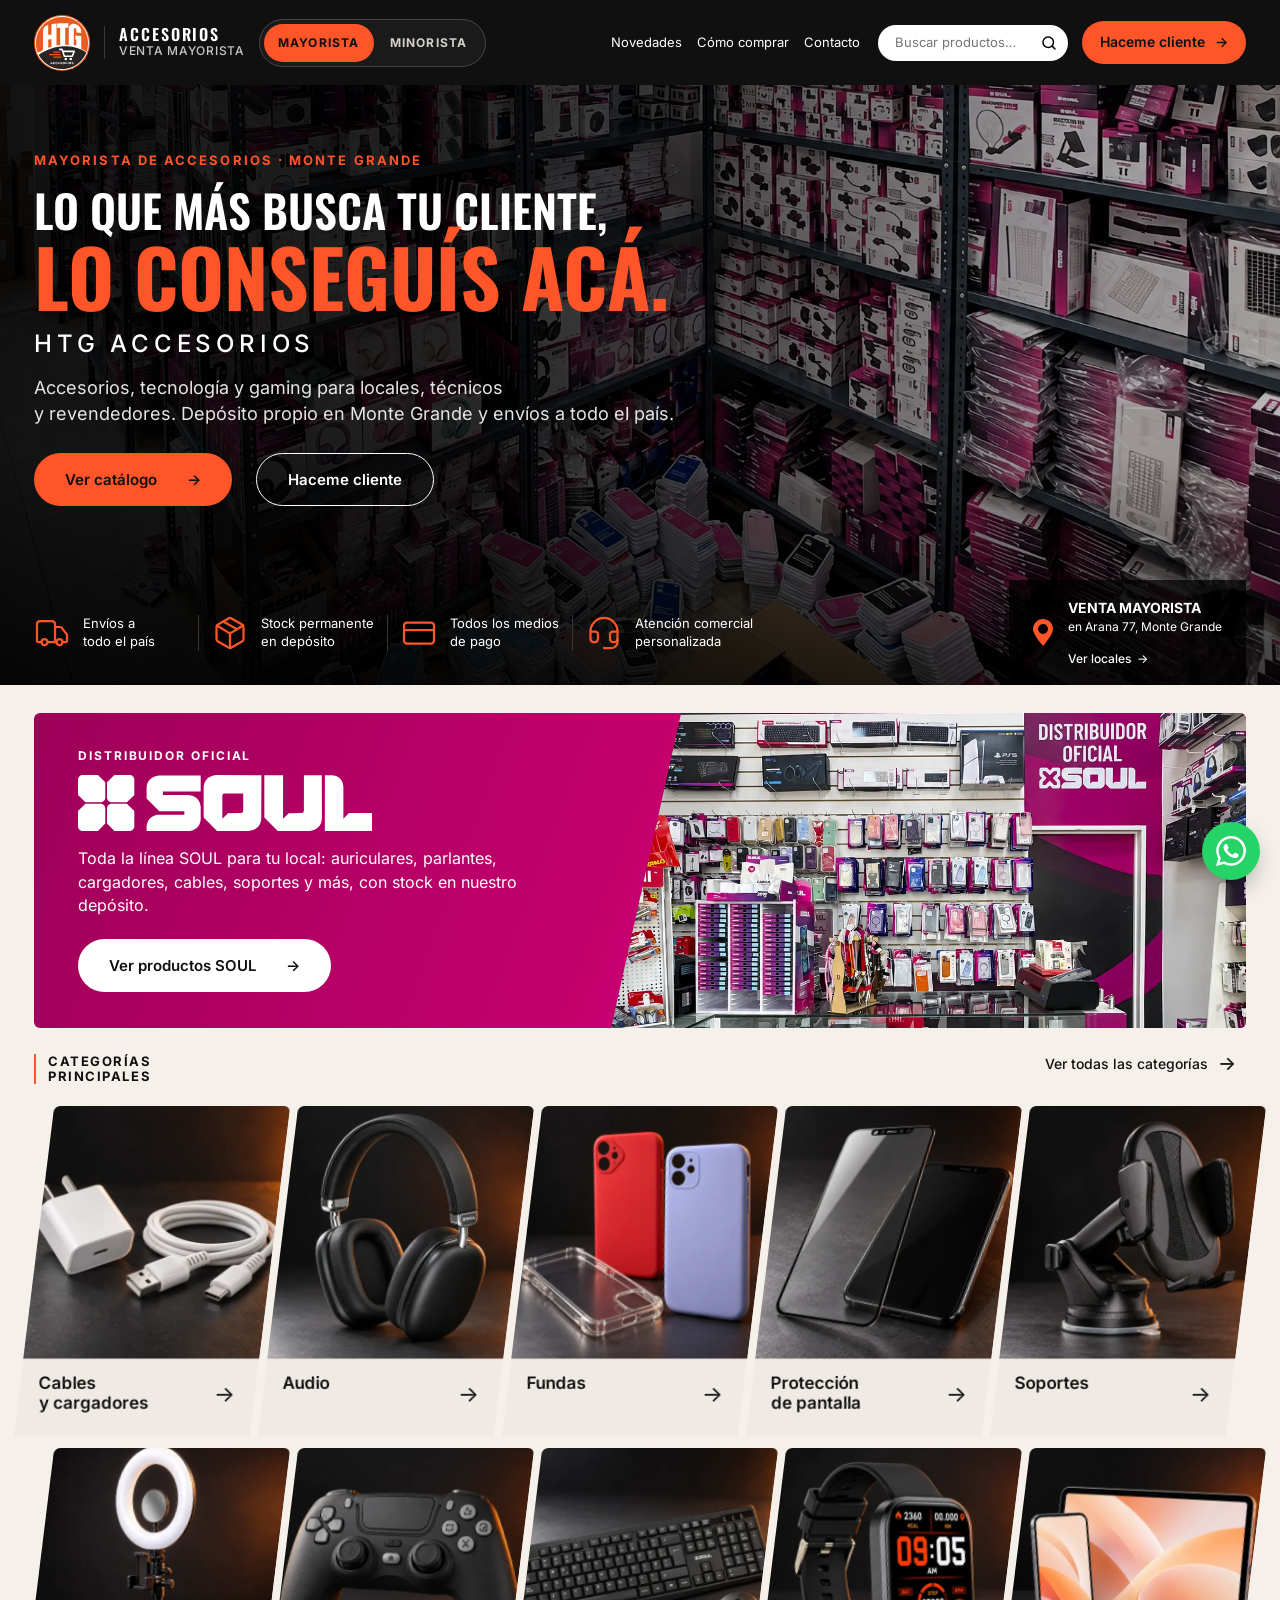
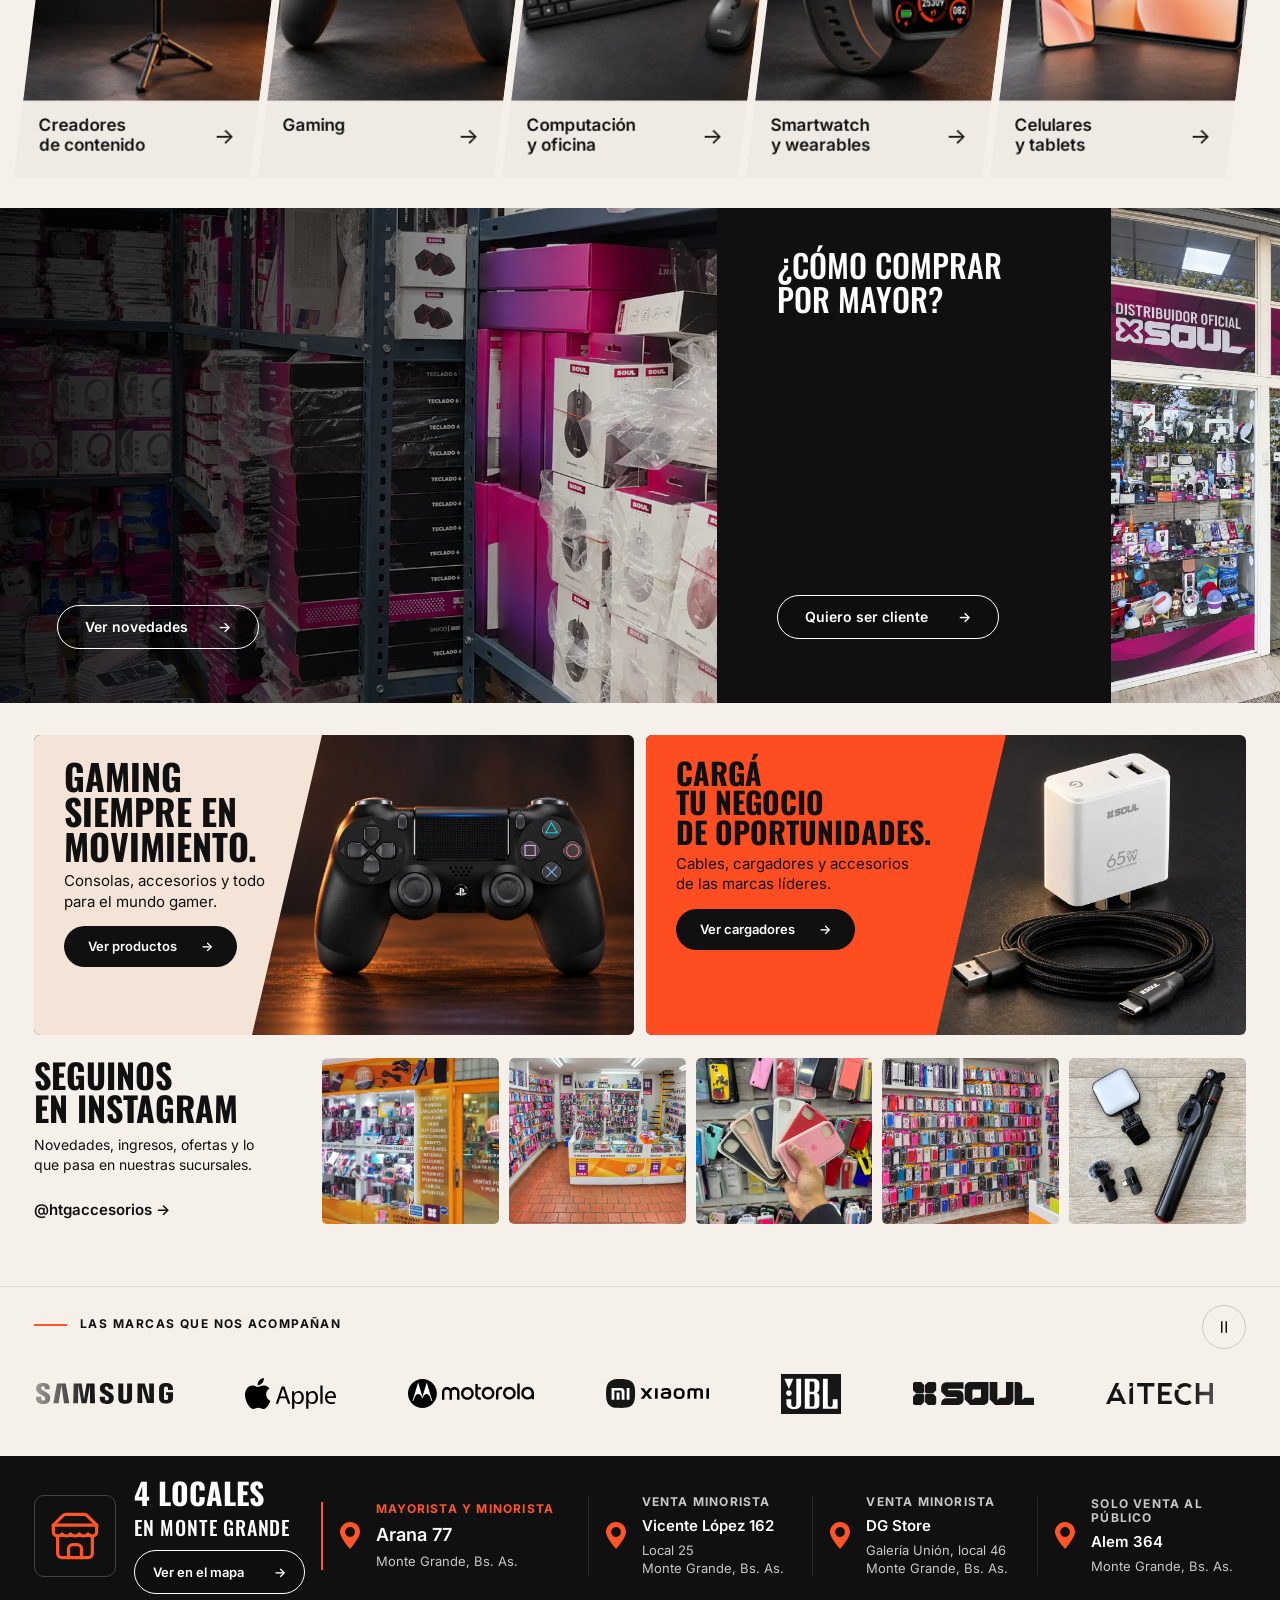
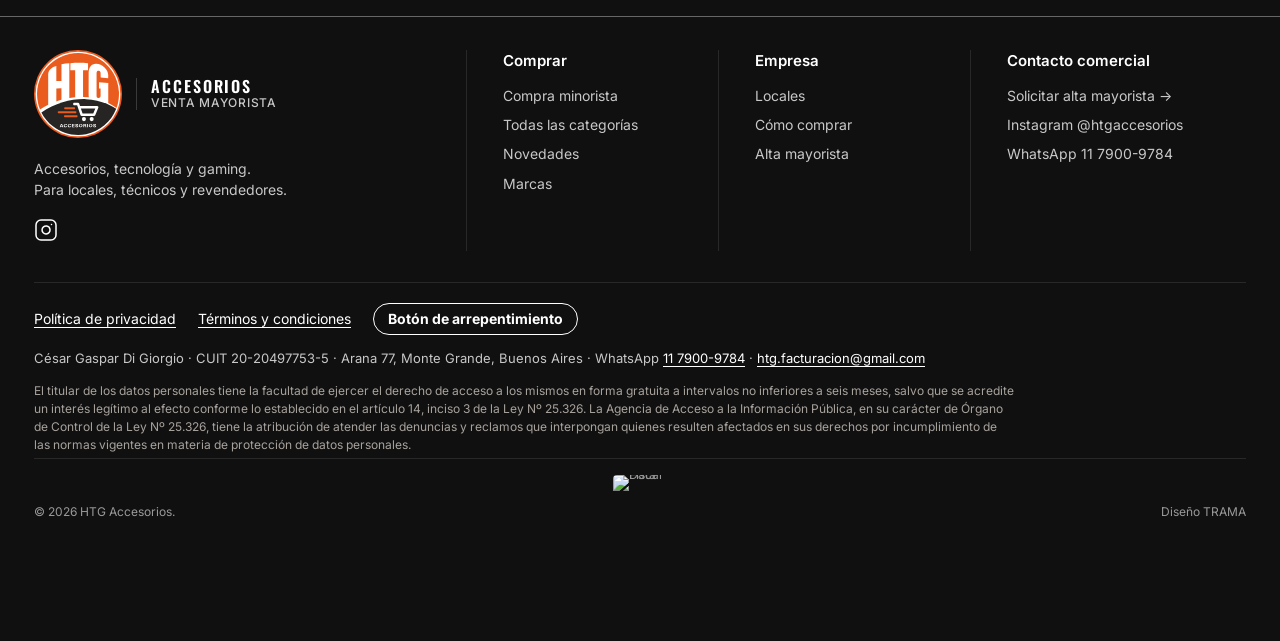
==== commit 0e3282c4: "Data Fiscal al medio de la última línea del pie Co-Authored-By: Claude Opus 5.5 <noreply@anthropic.c" ====
--- a/index.html
+++ b/index.html
@@ -71,6 +71,6 @@
 
     <section class="locations" id="locales" aria-labelledby="locations-title"><div class="container location-layout"><div class="locations-lead"><span class="store-symbol" aria-hidden="true"><svg viewBox="0 0 24 24"><path d="m2 7 4.41-4.41A2 2 0 0 1 7.83 2h8.34a2 2 0 0 1 1.42.59L22 7"/><path d="M4 12v8a2 2 0 0 0 2 2h12a2 2 0 0 0 2-2v-8"/><path d="M15 22v-4a2 2 0 0 0-2-2h-2a2 2 0 0 0-2 2v4"/><path d="M2 7h20"/><path d="M22 7v3a2 2 0 0 1-2 2 2.7 2.7 0 0 1-2-.9 2.7 2.7 0 0 1-2 .9 2.7 2.7 0 0 1-2-.9 2.7 2.7 0 0 1-2 .9 2.7 2.7 0 0 1-2-.9 2.7 2.7 0 0 1-2 .9 2.7 2.7 0 0 1-2-.9 2.7 2.7 0 0 1-2 .9 2 2 0 0 1-2-2V7"/></svg></span><div><h2 id="locations-title">4 LOCALES<br><small>EN MONTE GRANDE</small></h2><a class="button button-outline" href="https://www.google.com/maps/search/?api=1&amp;query=HTG+Accesorios+Monte+Grande" target="_blank" rel="noopener">Ver en el mapa <span aria-hidden="true">→</span></a></div></div><a class="location-card is-main" href="https://www.google.com/maps/search/?api=1&amp;query=Arana+77+Monte+Grande+Buenos+Aires" target="_blank" rel="noopener"><span class="pin" aria-hidden="true"></span><p><span class="loc-tag">Mayorista y minorista</span><b>Arana 77</b><small>Monte Grande, Bs. As.</small></p></a><a class="location-card" href="https://www.google.com/maps/search/?api=1&amp;query=Vicente+L%C3%B3pez+162+Monte+Grande+Buenos+Aires" target="_blank" rel="noopener"><span class="pin" aria-hidden="true"></span><p><span class="loc-tag">Venta minorista</span><b>Vicente López 162</b><small>Local 25<br>Monte Grande, Bs. As.</small></p></a><a class="location-card" href="https://www.google.com/maps/search/?api=1&amp;query=DG+Store+Galer%C3%ADa+Uni%C3%B3n+Monte+Grande+Buenos+Aires" target="_blank" rel="noopener"><span class="pin" aria-hidden="true"></span><p><span class="loc-tag">Venta minorista</span><b>DG Store</b><small>Galería Unión, local 46<br>Monte Grande, Bs. As.</small></p></a><a class="location-card" href="https://www.google.com/maps/search/?api=1&amp;query=Alem+364+Monte+Grande+Buenos+Aires" target="_blank" rel="noopener"><span class="pin" aria-hidden="true"></span><p><span class="loc-tag">Solo venta al público</span><b>Alem 364</b><small>Monte Grande, Bs. As.</small></p></a></div></section>
   </main>
-  <footer class="site-footer"><div class="container footer-grid"><div class="footer-brand"><a class="identity" href="index.html" aria-label="HTG Accesorios, inicio"><img class="identity-logo" src="assets/htg-logo.svg" alt="" width="160" height="160"><span class="identity-side"><b>ACCESORIOS</b><small>VENTA MAYORISTA</small></span></a><p>Accesorios, tecnología y gaming.<br>Para locales, técnicos y revendedores.</p><div class="social-links"><a href="https://www.instagram.com/htgaccesorios/" target="_blank" rel="noopener" aria-label="Instagram de HTG Accesorios"><svg viewBox="0 0 24 24" aria-hidden="true"><rect width="20" height="20" x="2" y="2" rx="5"/><path d="M16 11.37A4 4 0 1 1 12.63 8 4 4 0 0 1 16 11.37z"/><path d="M17.5 6.5h.01"/></svg></a></div></div><div><h3>Comprar</h3><a href="minorista.html">Compra minorista</a><a href="catalogo.html">Todas las categorías</a><a href="#novedades">Novedades</a><a href="#marcas">Marcas</a></div><div><h3>Empresa</h3><a href="#locales">Locales</a><a href="#como-comprar">Cómo comprar</a><a href="alta.html">Alta mayorista</a></div><div><h3>Contacto comercial</h3><a href="alta.html">Solicitar alta mayorista →</a><a href="https://www.instagram.com/htgaccesorios/" target="_blank" rel="noopener">Instagram @htgaccesorios</a><a href="https://wa.me/5491179009784" target="_blank" rel="noopener">WhatsApp 11 7900-9784</a></div></div><div class="container footer-legal"><nav class="footer-legal-links" aria-label="Información legal"><a href="privacidad.html">Política de privacidad</a><a href="terminos.html">Términos y condiciones</a><a class="footer-legal-boton" href="arrepentimiento.html">Botón de arrepentimiento</a></nav><p class="footer-legal-titular">César Gaspar Di Giorgio · CUIT 20-20497753-5 · Arana 77, Monte Grande, Buenos Aires · WhatsApp <a href="https://wa.me/5491179009784" target="_blank" rel="noopener">11 7900-9784</a> · <a href="mailto:htg.facturacion@gmail.com">htg.facturacion@gmail.com</a></p><a class="footer-datafiscal" href="http://qr.afip.gob.ar/?qr=5H3Z8wrQzhMZwp0G0CiM3A,," target="_F960AFIPInfo" rel="noopener" aria-label="Data Fiscal de ARCA (se abre en otra pestaña)"><img src="https://www.afip.gob.ar/images/f960/DATAWEB.jpg" alt="Data Fiscal" width="54" height="74" loading="lazy"></a><p class="footer-legal-aaip">El titular de los datos personales tiene la facultad de ejercer el derecho de acceso a los mismos en forma gratuita a intervalos no inferiores a seis meses, salvo que se acredite un interés legítimo al efecto conforme lo establecido en el artículo 14, inciso 3 de la Ley Nº 25.326. La Agencia de Acceso a la Información Pública, en su carácter de Órgano de Control de la Ley Nº 25.326, tiene la atribución de atender las denuncias y reclamos que interpongan quienes resulten afectados en sus derechos por incumplimiento de las normas vigentes en materia de protección de datos personales.</p></div><div class="container footer-bottom"><span>© 2026 HTG Accesorios.</span><span>Diseño TRAMA</span></div></footer>
+  <footer class="site-footer"><div class="container footer-grid"><div class="footer-brand"><a class="identity" href="index.html" aria-label="HTG Accesorios, inicio"><img class="identity-logo" src="assets/htg-logo.svg" alt="" width="160" height="160"><span class="identity-side"><b>ACCESORIOS</b><small>VENTA MAYORISTA</small></span></a><p>Accesorios, tecnología y gaming.<br>Para locales, técnicos y revendedores.</p><div class="social-links"><a href="https://www.instagram.com/htgaccesorios/" target="_blank" rel="noopener" aria-label="Instagram de HTG Accesorios"><svg viewBox="0 0 24 24" aria-hidden="true"><rect width="20" height="20" x="2" y="2" rx="5"/><path d="M16 11.37A4 4 0 1 1 12.63 8 4 4 0 0 1 16 11.37z"/><path d="M17.5 6.5h.01"/></svg></a></div></div><div><h3>Comprar</h3><a href="minorista.html">Compra minorista</a><a href="catalogo.html">Todas las categorías</a><a href="#novedades">Novedades</a><a href="#marcas">Marcas</a></div><div><h3>Empresa</h3><a href="#locales">Locales</a><a href="#como-comprar">Cómo comprar</a><a href="alta.html">Alta mayorista</a></div><div><h3>Contacto comercial</h3><a href="alta.html">Solicitar alta mayorista →</a><a href="https://www.instagram.com/htgaccesorios/" target="_blank" rel="noopener">Instagram @htgaccesorios</a><a href="https://wa.me/5491179009784" target="_blank" rel="noopener">WhatsApp 11 7900-9784</a></div></div><div class="container footer-legal"><nav class="footer-legal-links" aria-label="Información legal"><a href="privacidad.html">Política de privacidad</a><a href="terminos.html">Términos y condiciones</a><a class="footer-legal-boton" href="arrepentimiento.html">Botón de arrepentimiento</a></nav><p class="footer-legal-titular">César Gaspar Di Giorgio · CUIT 20-20497753-5 · Arana 77, Monte Grande, Buenos Aires · WhatsApp <a href="https://wa.me/5491179009784" target="_blank" rel="noopener">11 7900-9784</a> · <a href="mailto:htg.facturacion@gmail.com">htg.facturacion@gmail.com</a></p><p class="footer-legal-aaip">El titular de los datos personales tiene la facultad de ejercer el derecho de acceso a los mismos en forma gratuita a intervalos no inferiores a seis meses, salvo que se acredite un interés legítimo al efecto conforme lo establecido en el artículo 14, inciso 3 de la Ley Nº 25.326. La Agencia de Acceso a la Información Pública, en su carácter de Órgano de Control de la Ley Nº 25.326, tiene la atribución de atender las denuncias y reclamos que interpongan quienes resulten afectados en sus derechos por incumplimiento de las normas vigentes en materia de protección de datos personales.</p></div><div class="container footer-bottom"><span>© 2026 HTG Accesorios.</span><a class="footer-datafiscal" href="http://qr.afip.gob.ar/?qr=5H3Z8wrQzhMZwp0G0CiM3A,," target="_F960AFIPInfo" rel="noopener" aria-label="Data Fiscal de ARCA (se abre en otra pestaña)"><img src="https://www.afip.gob.ar/images/f960/DATAWEB.jpg" alt="Data Fiscal" width="54" height="74" loading="lazy"></a><span>Diseño TRAMA</span></div></footer>
 <a class="wa-float" href="https://wa.me/5491179009784?text=Hola%20HTG%2C%20quiero%20informaci%C3%B3n%20para%20comprar%20por%20mayor." target="_blank" rel="noopener" aria-label="Escribinos por WhatsApp" data-wa><svg viewBox="0 0 24 24" aria-hidden="true"><path d="M17.472 14.382c-.297-.149-1.758-.867-2.03-.967-.273-.099-.471-.148-.67.15-.197.297-.767.966-.94 1.164-.173.199-.347.223-.644.075-.297-.15-1.255-.463-2.39-1.475-.883-.788-1.48-1.761-1.653-2.059-.173-.297-.018-.458.13-.606.134-.133.298-.347.446-.52.149-.174.198-.298.298-.497.099-.198.05-.371-.025-.52-.075-.149-.669-1.612-.916-2.207-.242-.579-.487-.5-.669-.51-.173-.008-.371-.01-.57-.01-.198 0-.52.074-.792.372-.272.297-1.04 1.016-1.04 2.479 0 1.462 1.065 2.875 1.213 3.074.149.198 2.096 3.2 5.077 4.487.709.306 1.262.489 1.694.625.712.227 1.36.195 1.871.118.571-.085 1.758-.719 2.006-1.413.248-.694.248-1.289.173-1.413-.074-.124-.272-.198-.57-.347m-5.421 7.403h-.004a9.87 9.87 0 0 1-5.031-1.378l-.361-.214-3.741.982.998-3.648-.235-.374a9.86 9.86 0 0 1-1.51-5.26c.001-5.45 4.436-9.884 9.888-9.884 2.64 0 5.122 1.03 6.988 2.898a9.825 9.825 0 0 1 2.893 6.994c-.003 5.45-4.437 9.884-9.885 9.884m8.413-18.297A11.815 11.815 0 0 0 12.05 0C5.495 0 .16 5.335.157 11.892c0 2.096.547 4.142 1.588 5.945L.057 24l6.305-1.654a11.882 11.882 0 0 0 5.683 1.448h.005c6.554 0 11.89-5.335 11.893-11.893a11.821 11.821 0 0 0-3.48-8.413Z"/></svg></a></body>
 </html>
--- a/styles.css
+++ b/styles.css
@@ -77,7 +77,7 @@
 .pdp-related{margin-top:64px}.pdp-related .section-heading h2{font-size:13px}
 @media(max-width:700px){.shop-grid{grid-template-columns:1fr 1fr;gap:10px}.pcard-body{padding:11px 12px 13px}.pcard-body b{font-size:14px}.pcard-price{font-size:12px}.pdp{grid-template-columns:1fr}.pdp-price{padding:18px}.pdp-actions .button{flex:1 1 100%}.shop .interior-header{padding:26px 0 28px}}
 /* Información legal (04/10/2026): pie, páginas de privacidad y términos, botón de arrepentimiento. */
-.footer-legal{border-top:1px solid var(--line-dark);padding:20px 0 4px;display:grid;gap:10px}.footer-legal-links{display:flex;flex-wrap:wrap;gap:4px 22px}.footer-legal-links a{display:inline-flex;align-items:center;min-height:32px;font-size:14px;color:#fff;text-decoration:underline;text-underline-offset:.2em}.footer-legal-links a:hover{color:var(--orange)}.footer-legal-links .footer-legal-boton{font-weight:700;text-decoration:none;border:1px solid #fff;border-radius:999px;padding:0 14px}.footer-legal-links .footer-legal-boton:hover{border-color:var(--orange)}.footer-datafiscal{display:inline-block;width:max-content;line-height:0;border-radius:4px;overflow:hidden}.footer-datafiscal img{display:block;width:54px;height:auto}.footer-legal-titular{margin:0;font-size:13px;color:var(--on-dark-muted)}.footer-legal-titular a{display:inline-block;padding:4px 0;color:#fff;text-decoration:underline;text-underline-offset:.2em}.footer-legal-titular a:hover{color:var(--orange)}.footer-legal-aaip{margin:0;font-size:12px;line-height:1.5;color:#a8a29d;max-width:980px}
+.footer-legal{border-top:1px solid var(--line-dark);padding:20px 0 4px;display:grid;gap:10px}.footer-legal-links{display:flex;flex-wrap:wrap;gap:4px 22px}.footer-legal-links a{display:inline-flex;align-items:center;min-height:32px;font-size:14px;color:#fff;text-decoration:underline;text-underline-offset:.2em}.footer-legal-links a:hover{color:var(--orange)}.footer-legal-links .footer-legal-boton{font-weight:700;text-decoration:none;border:1px solid #fff;border-radius:999px;padding:0 14px}.footer-legal-links .footer-legal-boton:hover{border-color:var(--orange)}.footer-datafiscal{display:inline-block;width:max-content;line-height:0;border-radius:4px;overflow:hidden}.footer-datafiscal img{display:block;width:54px;height:auto}.footer-bottom{display:grid;grid-template-columns:1fr auto 1fr;align-items:center;gap:16px}.footer-bottom>span:last-child{justify-self:end}.site-footer:has(~.wa-float) .footer-bottom{padding-bottom:92px}.footer-legal-titular{margin:0;font-size:13px;color:var(--on-dark-muted)}.footer-legal-titular a{display:inline-block;padding:4px 0;color:#fff;text-decoration:underline;text-underline-offset:.2em}.footer-legal-titular a:hover{color:var(--orange)}.footer-legal-aaip{margin:0;font-size:12px;line-height:1.5;color:#a8a29d;max-width:980px}
 .legal-wrap{max-width:780px;padding:30px 0 80px}.legal-page h1{font-family:var(--display);font-weight:700;font-size:clamp(36px,4vw,56px);line-height:1.02;text-transform:uppercase;margin:0 0 8px}.legal-fecha{color:var(--muted);font-size:14px;margin:0 0 28px}.legal-wrap h2{font-size:20px;font-weight:700;margin:32px 0 10px}.legal-wrap p,.legal-wrap li{font-size:16px;line-height:1.6}.legal-wrap ul{padding-left:20px}.legal-wrap a{text-decoration:underline;text-underline-offset:.2em}.legal-aaip{font-size:14px!important;color:var(--muted)}
 .form-consent{margin:18px 0 0;font-size:13px;line-height:1.45;color:var(--muted)}.form-consent a{text-decoration:underline;text-underline-offset:.2em;color:var(--ink)}.legal-signup h1{margin-bottom:16px}.legal-nota{font-size:14px;color:var(--muted)}.legal-nota a{text-decoration:underline}.arrep-code{font-family:var(--display);font-size:clamp(28px,3vw,40px);font-weight:700;letter-spacing:.04em;margin:0 0 12px;color:var(--ink)}
 @media(max-width:700px){.footer-legal-links{gap:2px 16px}.footer-legal-links a{min-height:40px}.legal-wrap{padding-top:20px}}
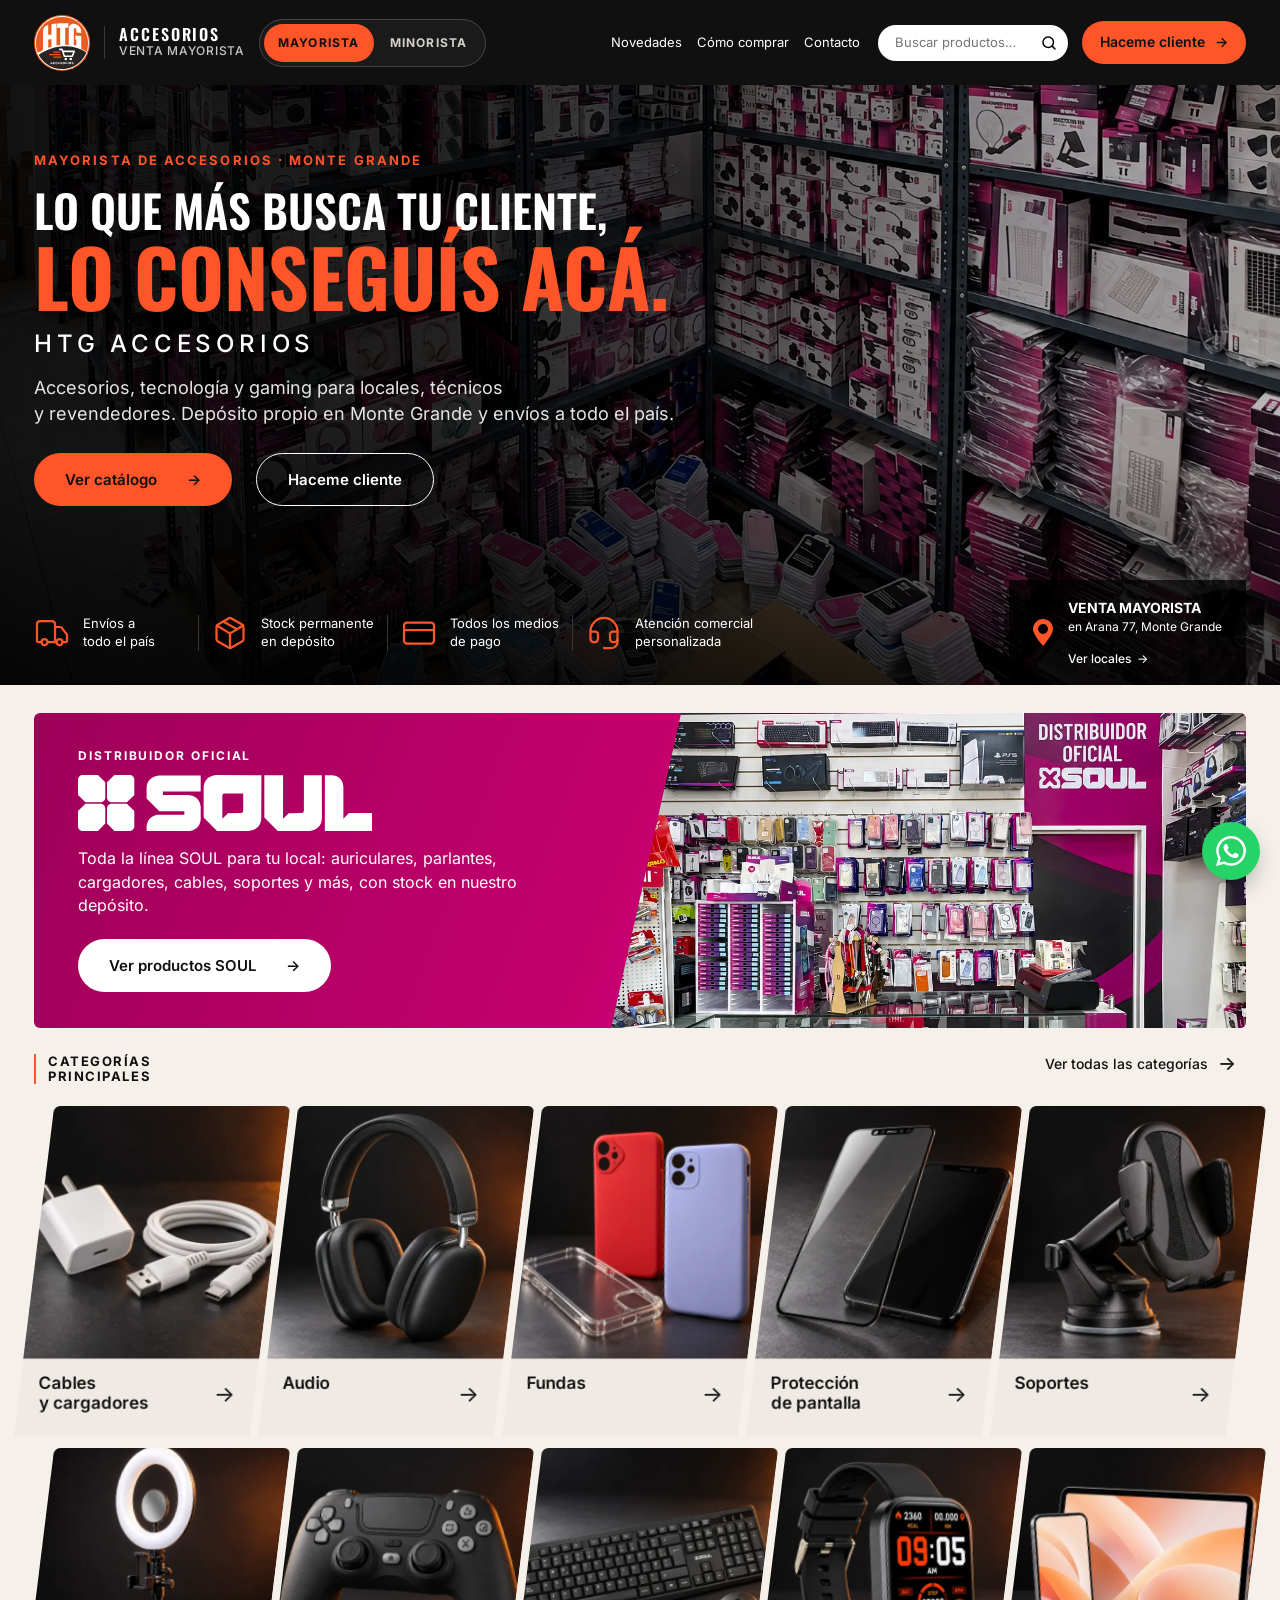
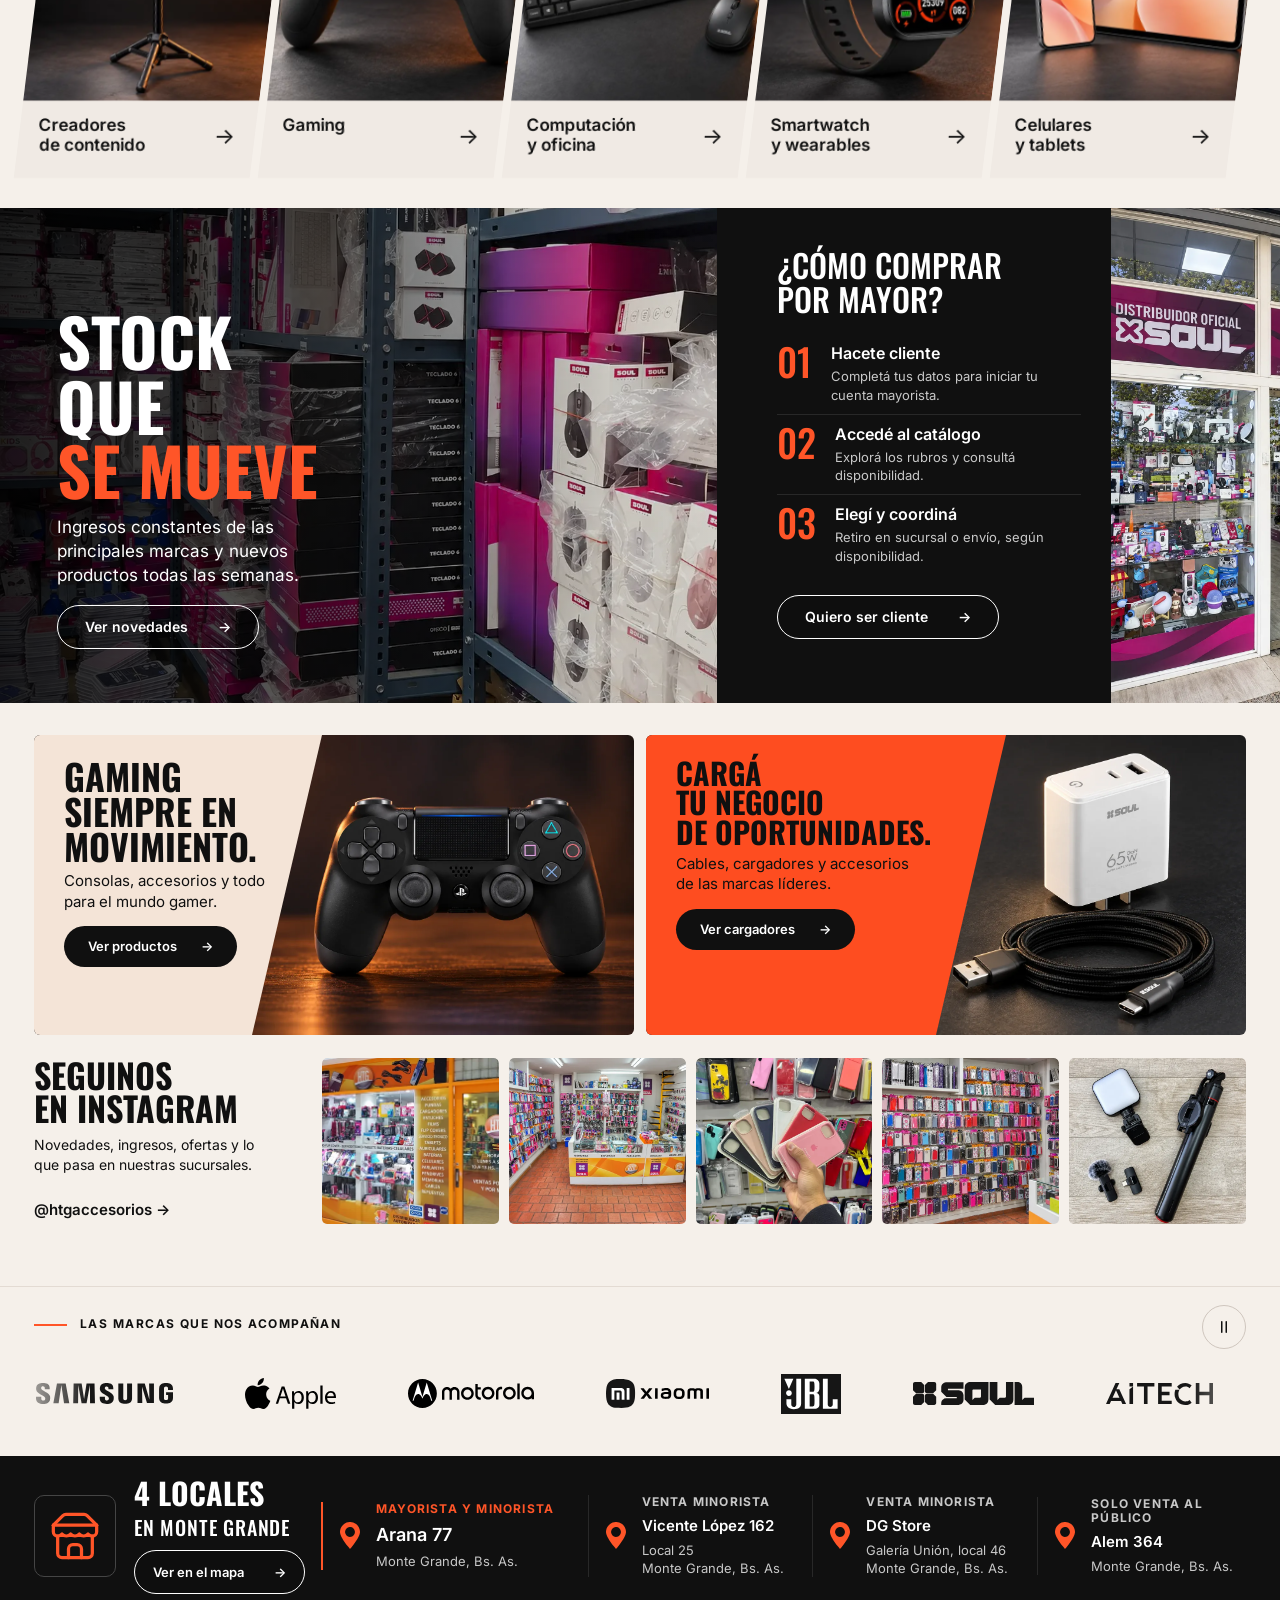
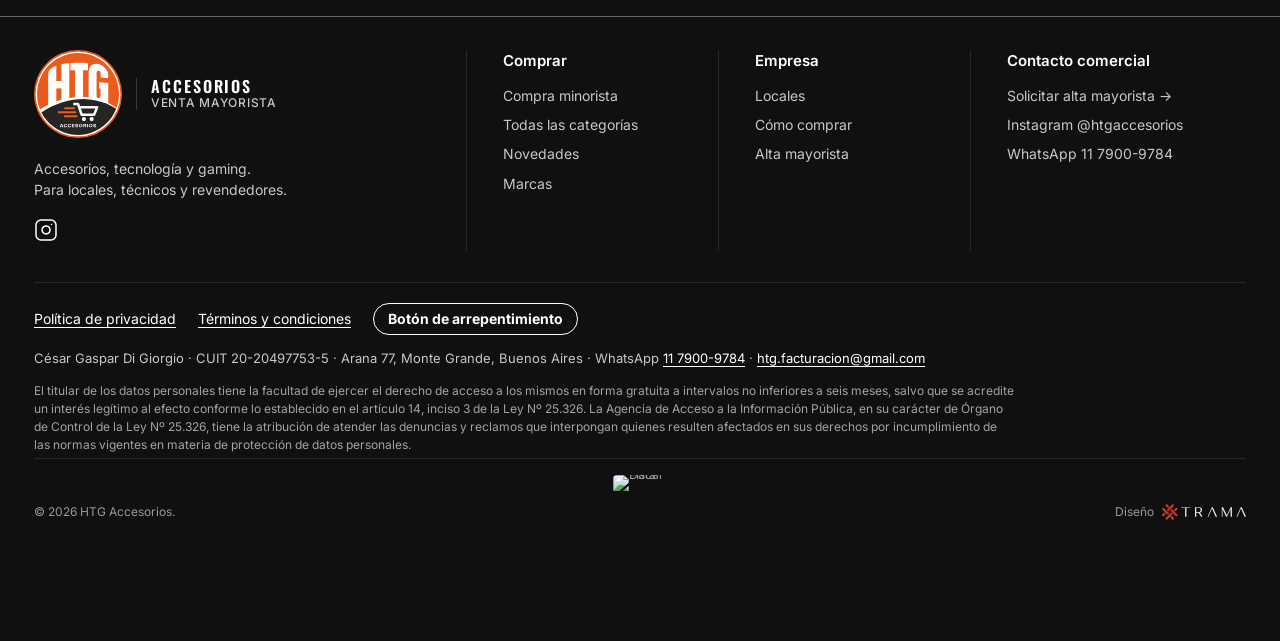
==== commit eb875144: "Pie: crédito "Diseño" con el logo de TRAMA y link a tramaid.com.ar Co-Authored-By: Claude Opus 5.5 <" ====
--- a/index.html
+++ b/index.html
@@ -71,6 +71,6 @@
 
     <section class="locations" id="locales" aria-labelledby="locations-title"><div class="container location-layout"><div class="locations-lead"><span class="store-symbol" aria-hidden="true"><svg viewBox="0 0 24 24"><path d="m2 7 4.41-4.41A2 2 0 0 1 7.83 2h8.34a2 2 0 0 1 1.42.59L22 7"/><path d="M4 12v8a2 2 0 0 0 2 2h12a2 2 0 0 0 2-2v-8"/><path d="M15 22v-4a2 2 0 0 0-2-2h-2a2 2 0 0 0-2 2v4"/><path d="M2 7h20"/><path d="M22 7v3a2 2 0 0 1-2 2 2.7 2.7 0 0 1-2-.9 2.7 2.7 0 0 1-2 .9 2.7 2.7 0 0 1-2-.9 2.7 2.7 0 0 1-2 .9 2.7 2.7 0 0 1-2-.9 2.7 2.7 0 0 1-2 .9 2.7 2.7 0 0 1-2-.9 2.7 2.7 0 0 1-2 .9 2 2 0 0 1-2-2V7"/></svg></span><div><h2 id="locations-title">4 LOCALES<br><small>EN MONTE GRANDE</small></h2><a class="button button-outline" href="https://www.google.com/maps/search/?api=1&amp;query=HTG+Accesorios+Monte+Grande" target="_blank" rel="noopener">Ver en el mapa <span aria-hidden="true">→</span></a></div></div><a class="location-card is-main" href="https://www.google.com/maps/search/?api=1&amp;query=Arana+77+Monte+Grande+Buenos+Aires" target="_blank" rel="noopener"><span class="pin" aria-hidden="true"></span><p><span class="loc-tag">Mayorista y minorista</span><b>Arana 77</b><small>Monte Grande, Bs. As.</small></p></a><a class="location-card" href="https://www.google.com/maps/search/?api=1&amp;query=Vicente+L%C3%B3pez+162+Monte+Grande+Buenos+Aires" target="_blank" rel="noopener"><span class="pin" aria-hidden="true"></span><p><span class="loc-tag">Venta minorista</span><b>Vicente López 162</b><small>Local 25<br>Monte Grande, Bs. As.</small></p></a><a class="location-card" href="https://www.google.com/maps/search/?api=1&amp;query=DG+Store+Galer%C3%ADa+Uni%C3%B3n+Monte+Grande+Buenos+Aires" target="_blank" rel="noopener"><span class="pin" aria-hidden="true"></span><p><span class="loc-tag">Venta minorista</span><b>DG Store</b><small>Galería Unión, local 46<br>Monte Grande, Bs. As.</small></p></a><a class="location-card" href="https://www.google.com/maps/search/?api=1&amp;query=Alem+364+Monte+Grande+Buenos+Aires" target="_blank" rel="noopener"><span class="pin" aria-hidden="true"></span><p><span class="loc-tag">Solo venta al público</span><b>Alem 364</b><small>Monte Grande, Bs. As.</small></p></a></div></section>
   </main>
-  <footer class="site-footer"><div class="container footer-grid"><div class="footer-brand"><a class="identity" href="index.html" aria-label="HTG Accesorios, inicio"><img class="identity-logo" src="assets/htg-logo.svg" alt="" width="160" height="160"><span class="identity-side"><b>ACCESORIOS</b><small>VENTA MAYORISTA</small></span></a><p>Accesorios, tecnología y gaming.<br>Para locales, técnicos y revendedores.</p><div class="social-links"><a href="https://www.instagram.com/htgaccesorios/" target="_blank" rel="noopener" aria-label="Instagram de HTG Accesorios"><svg viewBox="0 0 24 24" aria-hidden="true"><rect width="20" height="20" x="2" y="2" rx="5"/><path d="M16 11.37A4 4 0 1 1 12.63 8 4 4 0 0 1 16 11.37z"/><path d="M17.5 6.5h.01"/></svg></a></div></div><div><h3>Comprar</h3><a href="minorista.html">Compra minorista</a><a href="catalogo.html">Todas las categorías</a><a href="#novedades">Novedades</a><a href="#marcas">Marcas</a></div><div><h3>Empresa</h3><a href="#locales">Locales</a><a href="#como-comprar">Cómo comprar</a><a href="alta.html">Alta mayorista</a></div><div><h3>Contacto comercial</h3><a href="alta.html">Solicitar alta mayorista →</a><a href="https://www.instagram.com/htgaccesorios/" target="_blank" rel="noopener">Instagram @htgaccesorios</a><a href="https://wa.me/5491179009784" target="_blank" rel="noopener">WhatsApp 11 7900-9784</a></div></div><div class="container footer-legal"><nav class="footer-legal-links" aria-label="Información legal"><a href="privacidad.html">Política de privacidad</a><a href="terminos.html">Términos y condiciones</a><a class="footer-legal-boton" href="arrepentimiento.html">Botón de arrepentimiento</a></nav><p class="footer-legal-titular">César Gaspar Di Giorgio · CUIT 20-20497753-5 · Arana 77, Monte Grande, Buenos Aires · WhatsApp <a href="https://wa.me/5491179009784" target="_blank" rel="noopener">11 7900-9784</a> · <a href="mailto:htg.facturacion@gmail.com">htg.facturacion@gmail.com</a></p><p class="footer-legal-aaip">El titular de los datos personales tiene la facultad de ejercer el derecho de acceso a los mismos en forma gratuita a intervalos no inferiores a seis meses, salvo que se acredite un interés legítimo al efecto conforme lo establecido en el artículo 14, inciso 3 de la Ley Nº 25.326. La Agencia de Acceso a la Información Pública, en su carácter de Órgano de Control de la Ley Nº 25.326, tiene la atribución de atender las denuncias y reclamos que interpongan quienes resulten afectados en sus derechos por incumplimiento de las normas vigentes en materia de protección de datos personales.</p></div><div class="container footer-bottom"><span>© 2026 HTG Accesorios.</span><a class="footer-datafiscal" href="http://qr.afip.gob.ar/?qr=5H3Z8wrQzhMZwp0G0CiM3A,," target="_F960AFIPInfo" rel="noopener" aria-label="Data Fiscal de ARCA (se abre en otra pestaña)"><img src="https://www.afip.gob.ar/images/f960/DATAWEB.jpg" alt="Data Fiscal" width="54" height="74" loading="lazy"></a><span>Diseño TRAMA</span></div></footer>
+  <footer class="site-footer"><div class="container footer-grid"><div class="footer-brand"><a class="identity" href="index.html" aria-label="HTG Accesorios, inicio"><img class="identity-logo" src="assets/htg-logo.svg" alt="" width="160" height="160"><span class="identity-side"><b>ACCESORIOS</b><small>VENTA MAYORISTA</small></span></a><p>Accesorios, tecnología y gaming.<br>Para locales, técnicos y revendedores.</p><div class="social-links"><a href="https://www.instagram.com/htgaccesorios/" target="_blank" rel="noopener" aria-label="Instagram de HTG Accesorios"><svg viewBox="0 0 24 24" aria-hidden="true"><rect width="20" height="20" x="2" y="2" rx="5"/><path d="M16 11.37A4 4 0 1 1 12.63 8 4 4 0 0 1 16 11.37z"/><path d="M17.5 6.5h.01"/></svg></a></div></div><div><h3>Comprar</h3><a href="minorista.html">Compra minorista</a><a href="catalogo.html">Todas las categorías</a><a href="#novedades">Novedades</a><a href="#marcas">Marcas</a></div><div><h3>Empresa</h3><a href="#locales">Locales</a><a href="#como-comprar">Cómo comprar</a><a href="alta.html">Alta mayorista</a></div><div><h3>Contacto comercial</h3><a href="alta.html">Solicitar alta mayorista →</a><a href="https://www.instagram.com/htgaccesorios/" target="_blank" rel="noopener">Instagram @htgaccesorios</a><a href="https://wa.me/5491179009784" target="_blank" rel="noopener">WhatsApp 11 7900-9784</a></div></div><div class="container footer-legal"><nav class="footer-legal-links" aria-label="Información legal"><a href="privacidad.html">Política de privacidad</a><a href="terminos.html">Términos y condiciones</a><a class="footer-legal-boton" href="arrepentimiento.html">Botón de arrepentimiento</a></nav><p class="footer-legal-titular">César Gaspar Di Giorgio · CUIT 20-20497753-5 · Arana 77, Monte Grande, Buenos Aires · WhatsApp <a href="https://wa.me/5491179009784" target="_blank" rel="noopener">11 7900-9784</a> · <a href="mailto:htg.facturacion@gmail.com">htg.facturacion@gmail.com</a></p><p class="footer-legal-aaip">El titular de los datos personales tiene la facultad de ejercer el derecho de acceso a los mismos en forma gratuita a intervalos no inferiores a seis meses, salvo que se acredite un interés legítimo al efecto conforme lo establecido en el artículo 14, inciso 3 de la Ley Nº 25.326. La Agencia de Acceso a la Información Pública, en su carácter de Órgano de Control de la Ley Nº 25.326, tiene la atribución de atender las denuncias y reclamos que interpongan quienes resulten afectados en sus derechos por incumplimiento de las normas vigentes en materia de protección de datos personales.</p></div><div class="container footer-bottom"><span>© 2026 HTG Accesorios.</span><a class="footer-datafiscal" href="http://qr.afip.gob.ar/?qr=5H3Z8wrQzhMZwp0G0CiM3A,," target="_F960AFIPInfo" rel="noopener" aria-label="Data Fiscal de ARCA (se abre en otra pestaña)"><img src="https://www.afip.gob.ar/images/f960/DATAWEB.jpg" alt="Data Fiscal" width="54" height="74" loading="lazy"></a><a class="footer-credito" href="https://tramaid.com.ar" target="_blank" rel="noopener" aria-label="Diseño TRAMA (se abre en otra pestaña)"><span aria-hidden="true">Diseño</span><img src="assets/trama-logo.svg" alt="" width="84" height="16" loading="lazy"></a></div></footer>
 <a class="wa-float" href="https://wa.me/5491179009784?text=Hola%20HTG%2C%20quiero%20informaci%C3%B3n%20para%20comprar%20por%20mayor." target="_blank" rel="noopener" aria-label="Escribinos por WhatsApp" data-wa><svg viewBox="0 0 24 24" aria-hidden="true"><path d="M17.472 14.382c-.297-.149-1.758-.867-2.03-.967-.273-.099-.471-.148-.67.15-.197.297-.767.966-.94 1.164-.173.199-.347.223-.644.075-.297-.15-1.255-.463-2.39-1.475-.883-.788-1.48-1.761-1.653-2.059-.173-.297-.018-.458.13-.606.134-.133.298-.347.446-.52.149-.174.198-.298.298-.497.099-.198.05-.371-.025-.52-.075-.149-.669-1.612-.916-2.207-.242-.579-.487-.5-.669-.51-.173-.008-.371-.01-.57-.01-.198 0-.52.074-.792.372-.272.297-1.04 1.016-1.04 2.479 0 1.462 1.065 2.875 1.213 3.074.149.198 2.096 3.2 5.077 4.487.709.306 1.262.489 1.694.625.712.227 1.36.195 1.871.118.571-.085 1.758-.719 2.006-1.413.248-.694.248-1.289.173-1.413-.074-.124-.272-.198-.57-.347m-5.421 7.403h-.004a9.87 9.87 0 0 1-5.031-1.378l-.361-.214-3.741.982.998-3.648-.235-.374a9.86 9.86 0 0 1-1.51-5.26c.001-5.45 4.436-9.884 9.888-9.884 2.64 0 5.122 1.03 6.988 2.898a9.825 9.825 0 0 1 2.893 6.994c-.003 5.45-4.437 9.884-9.885 9.884m8.413-18.297A11.815 11.815 0 0 0 12.05 0C5.495 0 .16 5.335.157 11.892c0 2.096.547 4.142 1.588 5.945L.057 24l6.305-1.654a11.882 11.882 0 0 0 5.683 1.448h.005c6.554 0 11.89-5.335 11.893-11.893a11.821 11.821 0 0 0-3.48-8.413Z"/></svg></a></body>
 </html>
--- a/styles.css
+++ b/styles.css
@@ -77,7 +77,7 @@
 .pdp-related{margin-top:64px}.pdp-related .section-heading h2{font-size:13px}
 @media(max-width:700px){.shop-grid{grid-template-columns:1fr 1fr;gap:10px}.pcard-body{padding:11px 12px 13px}.pcard-body b{font-size:14px}.pcard-price{font-size:12px}.pdp{grid-template-columns:1fr}.pdp-price{padding:18px}.pdp-actions .button{flex:1 1 100%}.shop .interior-header{padding:26px 0 28px}}
 /* Información legal (04/10/2026): pie, páginas de privacidad y términos, botón de arrepentimiento. */
-.footer-legal{border-top:1px solid var(--line-dark);padding:20px 0 4px;display:grid;gap:10px}.footer-legal-links{display:flex;flex-wrap:wrap;gap:4px 22px}.footer-legal-links a{display:inline-flex;align-items:center;min-height:32px;font-size:14px;color:#fff;text-decoration:underline;text-underline-offset:.2em}.footer-legal-links a:hover{color:var(--orange)}.footer-legal-links .footer-legal-boton{font-weight:700;text-decoration:none;border:1px solid #fff;border-radius:999px;padding:0 14px}.footer-legal-links .footer-legal-boton:hover{border-color:var(--orange)}.footer-datafiscal{display:inline-block;width:max-content;line-height:0;border-radius:4px;overflow:hidden}.footer-datafiscal img{display:block;width:54px;height:auto}.footer-bottom{display:grid;grid-template-columns:1fr auto 1fr;align-items:center;gap:16px}.footer-bottom>span:last-child{justify-self:end}.site-footer:has(~.wa-float) .footer-bottom{padding-bottom:92px}.footer-legal-titular{margin:0;font-size:13px;color:var(--on-dark-muted)}.footer-legal-titular a{display:inline-block;padding:4px 0;color:#fff;text-decoration:underline;text-underline-offset:.2em}.footer-legal-titular a:hover{color:var(--orange)}.footer-legal-aaip{margin:0;font-size:12px;line-height:1.5;color:#a8a29d;max-width:980px}
+.footer-legal{border-top:1px solid var(--line-dark);padding:20px 0 4px;display:grid;gap:10px}.footer-legal-links{display:flex;flex-wrap:wrap;gap:4px 22px}.footer-legal-links a{display:inline-flex;align-items:center;min-height:32px;font-size:14px;color:#fff;text-decoration:underline;text-underline-offset:.2em}.footer-legal-links a:hover{color:var(--orange)}.footer-legal-links .footer-legal-boton{font-weight:700;text-decoration:none;border:1px solid #fff;border-radius:999px;padding:0 14px}.footer-legal-links .footer-legal-boton:hover{border-color:var(--orange)}.footer-datafiscal{display:inline-block;width:max-content;line-height:0;border-radius:4px;overflow:hidden}.footer-datafiscal img{display:block;width:54px;height:auto}.footer-bottom{display:grid;grid-template-columns:1fr auto 1fr;align-items:center;gap:16px}.footer-credito{justify-self:end;display:inline-flex;align-items:center;gap:8px;min-height:32px;color:#999}.footer-credito img{display:block;width:84px;height:auto;transition:opacity .2s}.footer-credito:hover{color:#fff}.footer-credito:hover img{opacity:.85}.footer-credito:focus-visible{outline:2px solid #fff;outline-offset:4px;border-radius:2px}.site-footer:has(~.wa-float) .footer-bottom{padding-bottom:92px}.footer-legal-titular{margin:0;font-size:13px;color:var(--on-dark-muted)}.footer-legal-titular a{display:inline-block;padding:4px 0;color:#fff;text-decoration:underline;text-underline-offset:.2em}.footer-legal-titular a:hover{color:var(--orange)}.footer-legal-aaip{margin:0;font-size:12px;line-height:1.5;color:#a8a29d;max-width:980px}
 .legal-wrap{max-width:780px;padding:30px 0 80px}.legal-page h1{font-family:var(--display);font-weight:700;font-size:clamp(36px,4vw,56px);line-height:1.02;text-transform:uppercase;margin:0 0 8px}.legal-fecha{color:var(--muted);font-size:14px;margin:0 0 28px}.legal-wrap h2{font-size:20px;font-weight:700;margin:32px 0 10px}.legal-wrap p,.legal-wrap li{font-size:16px;line-height:1.6}.legal-wrap ul{padding-left:20px}.legal-wrap a{text-decoration:underline;text-underline-offset:.2em}.legal-aaip{font-size:14px!important;color:var(--muted)}
 .form-consent{margin:18px 0 0;font-size:13px;line-height:1.45;color:var(--muted)}.form-consent a{text-decoration:underline;text-underline-offset:.2em;color:var(--ink)}.legal-signup h1{margin-bottom:16px}.legal-nota{font-size:14px;color:var(--muted)}.legal-nota a{text-decoration:underline}.arrep-code{font-family:var(--display);font-size:clamp(28px,3vw,40px);font-weight:700;letter-spacing:.04em;margin:0 0 12px;color:var(--ink)}
 @media(max-width:700px){.footer-legal-links{gap:2px 16px}.footer-legal-links a{min-height:40px}.legal-wrap{padding-top:20px}}
